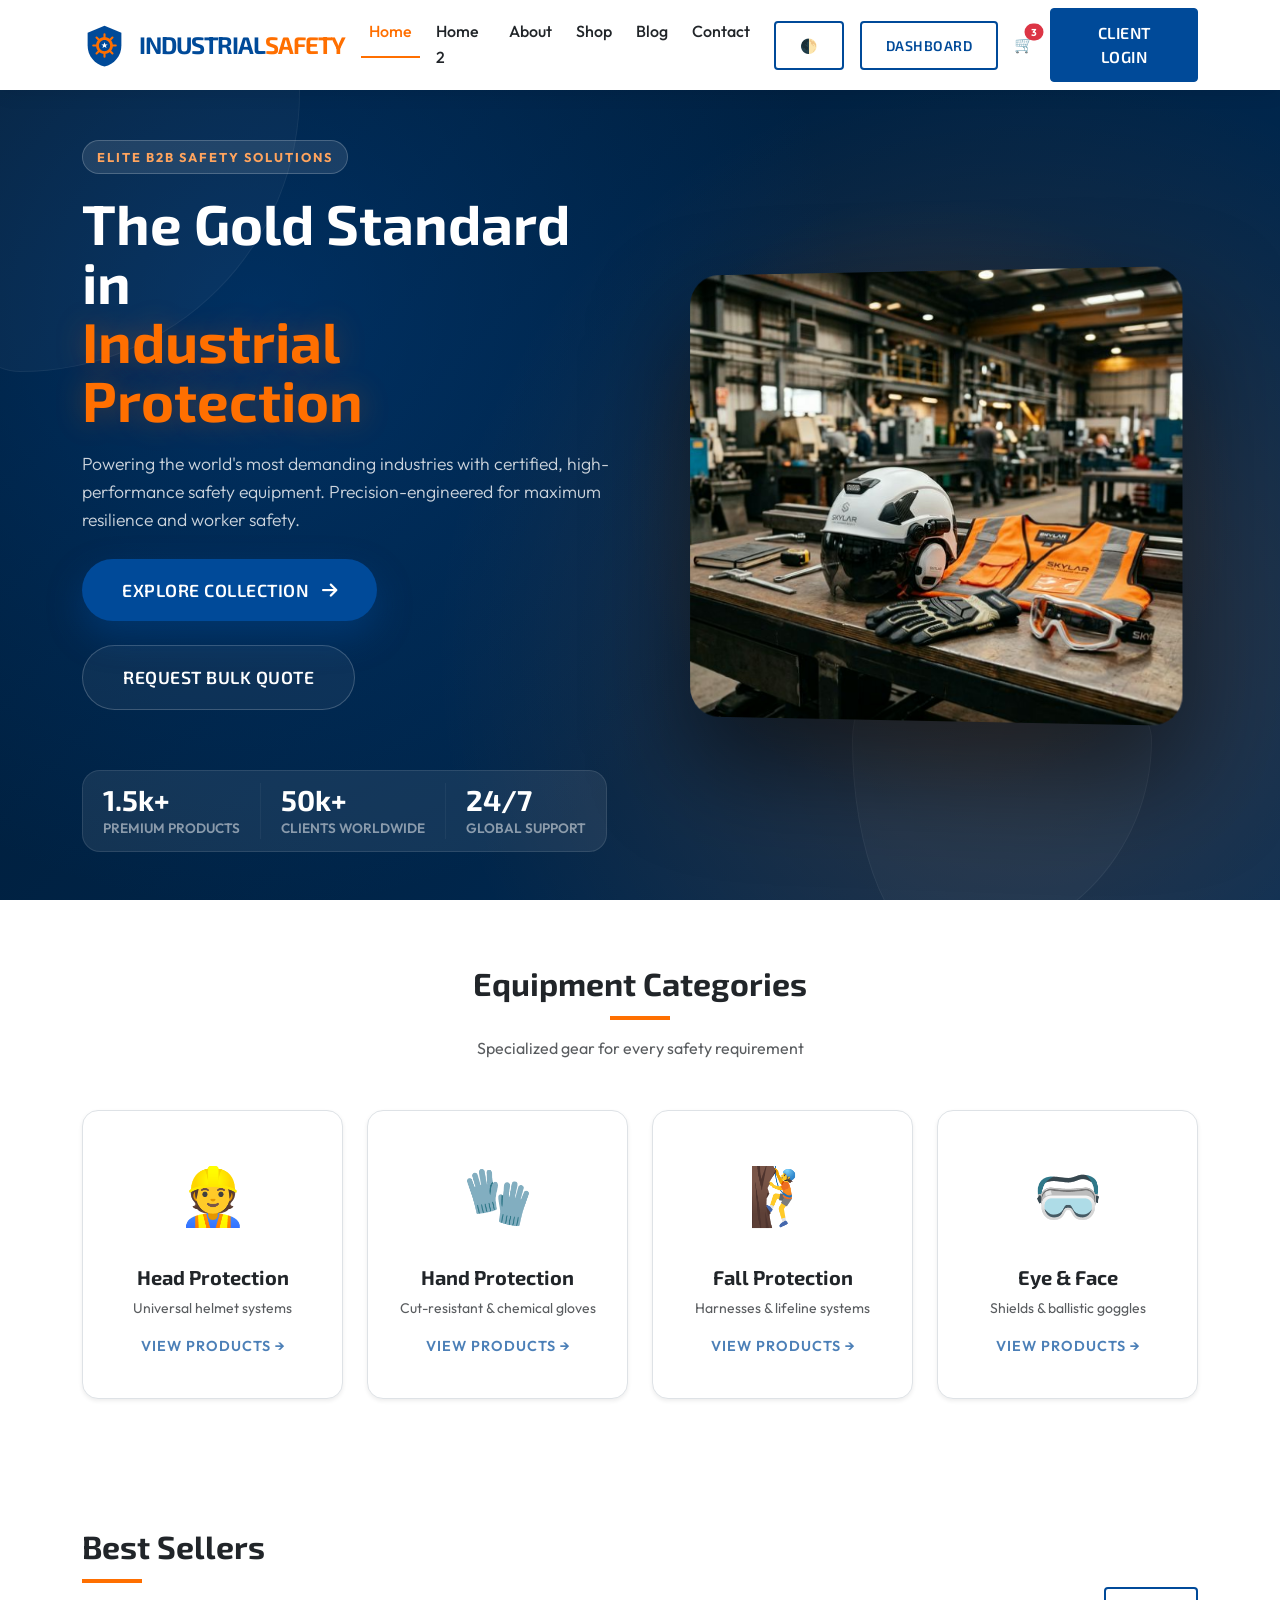
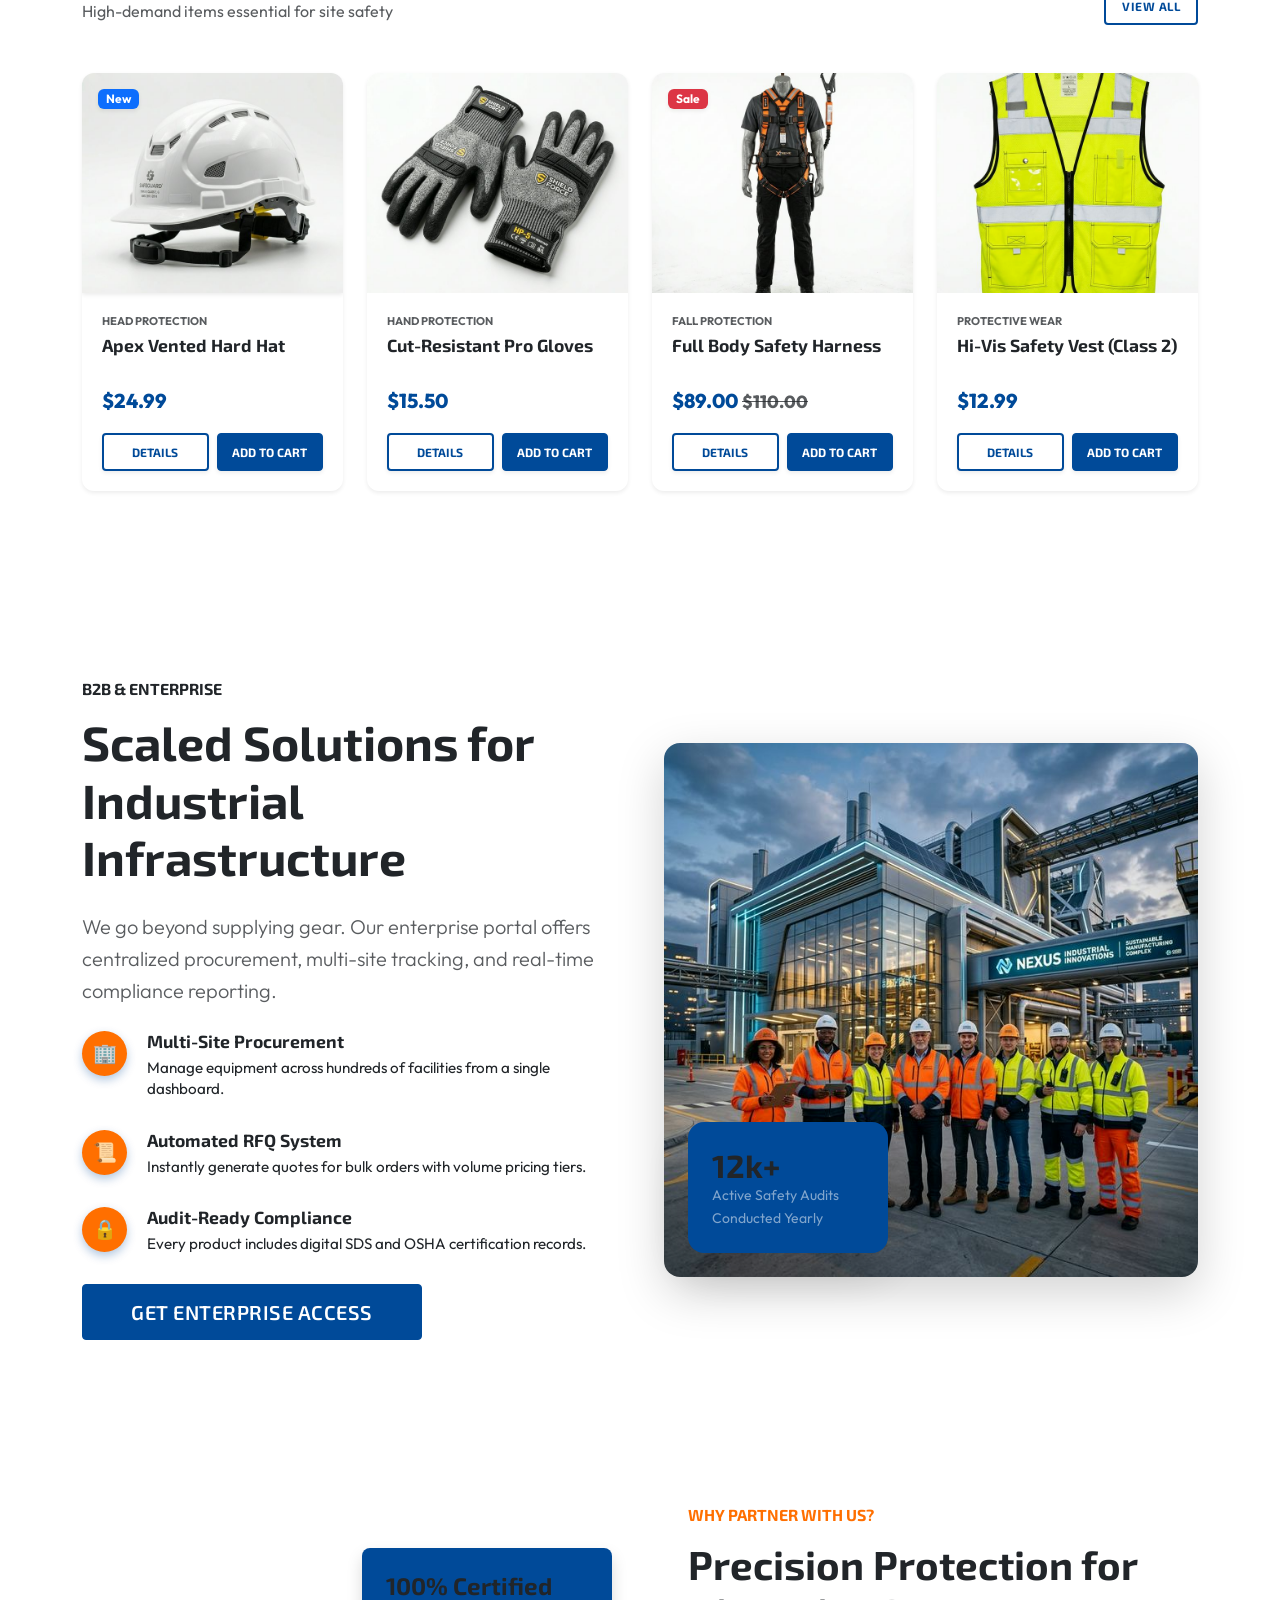
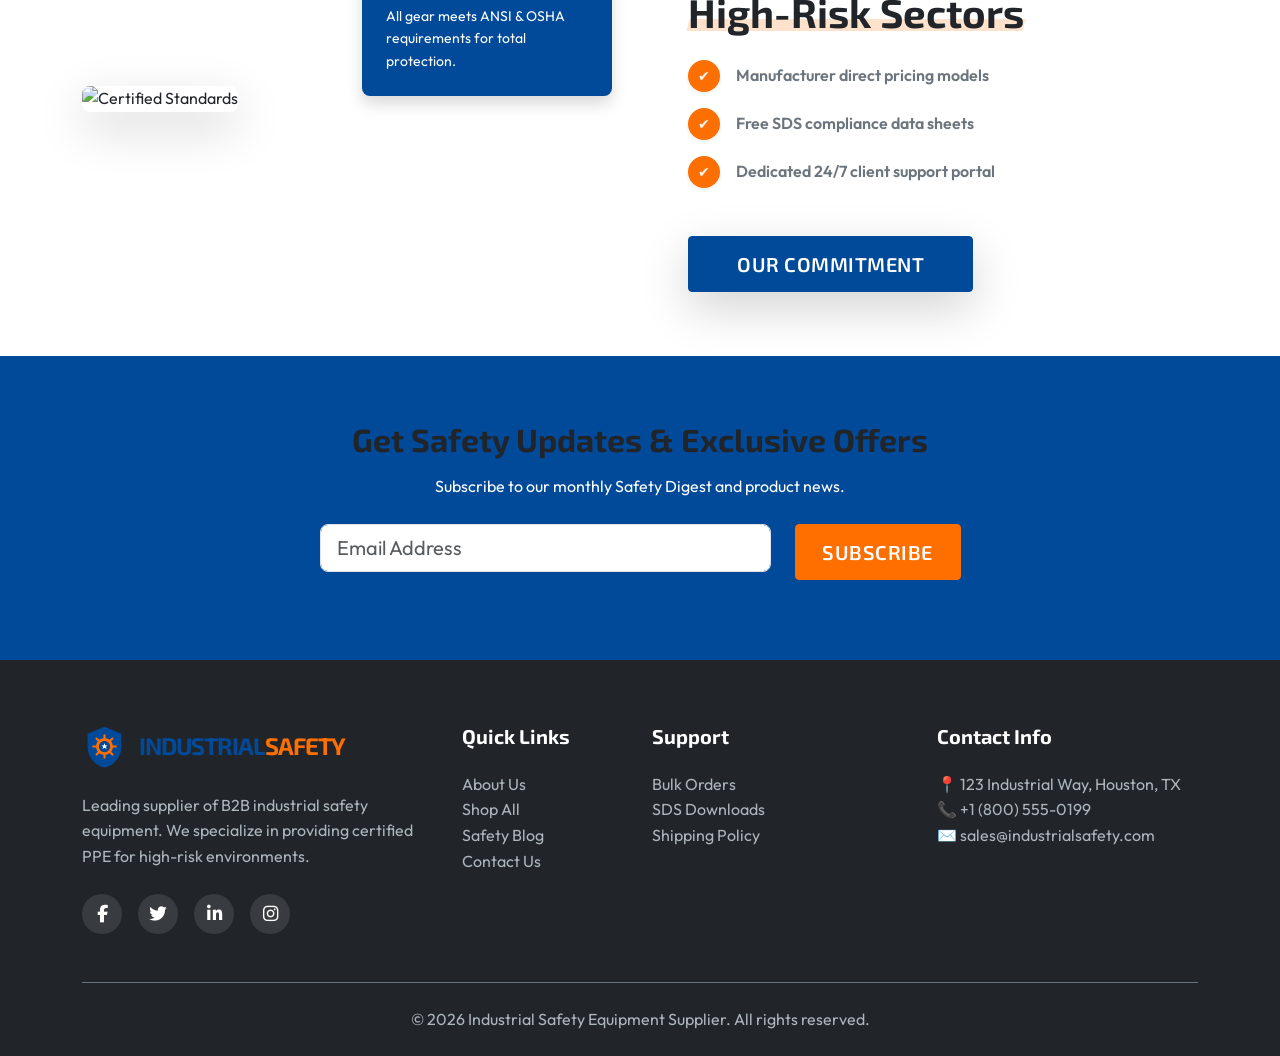
==== index.html @ 63479926 "first commit" ====
<!DOCTYPE html>
<html lang="en" dir="ltr">
<head>
    <meta charset="UTF-8">
    <meta name="viewport" content="width=device-width, initial-scale=1.0">
    <meta name="description" content="Industrial Safety Equipment Supplier - Leading B2B e-commerce platform for PPE, Hard Hats, Gloves, and more.">
    <title>Industrial Safety Equipment Supplier | Home</title>
    
    <!-- Google Fonts -->
    <link href="https://fonts.googleapis.com/css2?family=Exo+2:wght@300;400;600;700&family=Outfit:wght@300;400;500;600&display=swap" rel="stylesheet">
    
    <!-- Bootstrap 5 CSS -->
    <link href="https://cdn.jsdelivr.net/npm/bootstrap@5.3.0/dist/css/bootstrap.min.css" rel="stylesheet">
    <link rel="stylesheet" href="https://cdnjs.cloudflare.com/ajax/libs/font-awesome/6.4.0/css/all.min.css">
    
    <!-- Core Styles -->
    <link rel="stylesheet" href="assets/css/style.css">
    <link rel="stylesheet" href="assets/css/dark-mode.css">
    <link rel="stylesheet" href="assets/css/rtl.css">
    
    <!-- Favicon -->
    <link rel="icon" type="image/png" href="assets/images/logo.svg">
</head>
<body>

    <!-- Page Loader -->
    <div id="loader-wrapper">
        <div class="text-center">
            <img src="assets/images/logo.svg" alt="Industrial Safety Logo" class="loader-logo mb-3" style="width: 80px; height: 80px;">
            <h4 class="mt-3" style="color: var(--primary-color);">Industrial Safety</h4>
        </div>
    </div>

    <!-- Main Navigation -->
    <nav class="navbar navbar-expand-xl fixed-top">
        <div class="container">
            <a class="navbar-brand brand-identity" href="index.html">
                <img src="assets/images/logo.svg" alt="Industrial Safety Logo" class="brand-icon">
                <strong class="brand-text">INDUSTRIAL<span class="brand-text-accent">SAFETY</span></strong>
            </a>
            
            <div class="d-flex align-items-center order-xl-last gap-3">
                <!-- Theme Toggles -->
                <button class="btn btn-sm btn-outline-primary d-none d-xl-inline-block" id="theme-toggle" title="Toggle Dark Mode">🌓</button>
                <a href="dashboard.html" class="btn btn-sm btn-outline-primary d-none d-xl-inline-block">Dashboard</a>
                
                <a href="cart.html" class="position-relative text-dark">
                    🛒 <span class="position-absolute top-0 start-100 translate-middle badge rounded-pill bg-danger" style="font-size: 10px;">3</span>
                </a>
                
                <button class="navbar-toggler border-0 shadow-none" type="button" data-bs-toggle="offcanvas" data-bs-target="#offcanvasNavbar" aria-controls="offcanvasNavbar">
                    <span class="navbar-toggler-icon"></span>
                </button>
                
                <a href="login.html" class="btn btn-primary d-none d-xl-inline-block">Client Login</a>
            </div>

            <div class="offcanvas offcanvas-end" tabindex="-1" id="offcanvasNavbar" aria-labelledby="offcanvasNavbarLabel">
                <div class="offcanvas-header border-bottom">
                    <h5 class="offcanvas-title" id="offcanvasNavbarLabel">Menu</h5>
                    <button type="button" class="btn-close" data-bs-dismiss="offcanvas" aria-label="Close"></button>
                </div>
                <div class="offcanvas-body">
                    <ul class="navbar-nav justify-content-center flex-grow-1 pe-3 gap-2">
                        <li class="nav-item"><a class="nav-link active" href="index.html">Home</a></li>
                        <li class="nav-item"><a class="nav-link" href="home-2.html">Home 2</a></li>
                        <li class="nav-item"><a class="nav-link" href="about.html">About</a></li>
                        <li class="nav-item"><a class="nav-link" href="shop.html">Shop</a></li>
                        <li class="nav-item"><a class="nav-link" href="blog.html">Blog</a></li>
                        <li class="nav-item"><a class="nav-link" href="contact.html">Contact</a></li>
                        <li class="nav-item d-xl-none"><a class="nav-link fw-bold text-primary" href="login.html">Client Login</a></li>
                    </ul>
                    <div class="d-xl-none mt-4 d-flex gap-2">
                         <button class="btn btn-outline-primary w-50" onclick="document.body.classList.toggle('dark-mode')">Dark Mode</button>
                         <a href="dashboard.html" class="btn btn-outline-primary w-50">Dashboard</a>
                    </div>
                </div>
            </div>
        </div>
    </nav>

    <!-- Premium Hero Section -->
    <header class="hero-premium">
        <div class="hero-premium-bg"></div>
        <div class="hero-shape shape-1"></div>
        <div class="hero-shape shape-2"></div>
        
        <div class="container">
            <div class="row align-items-center g-5">
                <div class="col-lg-6 reveal-text">
                    <span class="hero-tag">Elite B2B Safety Solutions</span>
                    <h1 class="display-3 fw-bold">The Gold Standard in <br><span class="text-accent">Industrial Protection</span></h1>
                    <p class="lead">Powering the world's most demanding industries with certified, high-performance safety equipment. Precision-engineered for maximum resilience and worker safety.</p>
                    
                    <div class="d-flex flex-wrap gap-4 mb-5">
                        <a href="shop.html" class="btn btn-premium-primary">
                            Explore Collection <i class="fas fa-arrow-right ms-2"></i>
                        </a>
                        <a href="contact.html" class="btn btn-premium-accent">
                            Request Bulk Quote
                        </a>
                    </div>
                    
                    <!-- Glass Stats -->
                    <div class="hero-stats-glass reveal-text" style="animation-delay: 0.5s;">
                        <div class="hero-stat-item">
                            <h3>1.5k+</h3>
                            <p>Premium Products</p>
                        </div>
                        <div class="vr" style="background: rgba(255,255,255,0.2); width: 1px;"></div>
                        <div class="hero-stat-item">
                            <h3>50k+</h3>
                            <p>Clients Worldwide</p>
                        </div>
                        <div class="vr" style="background: rgba(255,255,255,0.2); width: 1px;"></div>
                        <div class="hero-stat-item">
                            <h3>24/7</h3>
                            <p>Global Support</p>
                        </div>
                    </div>
                </div>
                
                <div class="col-lg-6 reveal-image" style="animation-delay: 0.3s;">
                    <div class="hero-image-wrap">
                        <img src="assets/images/hero-premium.png" alt="Elite Safety Gear" class="hero-main-img img-fluid">
                    </div>
                </div>
            </div>
        </div>
    </header>

    <!-- Categories Section -->
    <section class="py-64 bg-alt">
        <div class="container">
            <div class="text-center mb-5 reveal-text">
                <h2 class="section-title text-center">Equipment Categories</h2>
                <p class="text-muted">Specialized gear for every safety requirement</p>
            </div>
            <div class="row g-4">
                <div class="col-md-3 reveal-text" style="animation-delay: 0.1s;">
                    <div class="category-card shadow-sm">
                        <div class="icon-box">👷</div>
                        <h5>Head Protection</h5>
                        <p class="text-muted small">Universal helmet systems</p>
                        <a href="shop.html" class="stretched-link view-link">View Products →</a>
                    </div>
                </div>
                <div class="col-md-3 reveal-text" style="animation-delay: 0.2s;">
                    <div class="category-card shadow-sm">
                        <div class="icon-box">🧤</div>
                        <h5>Hand Protection</h5>
                        <p class="text-muted small">Cut-resistant & chemical gloves</p>
                        <a href="shop.html" class="stretched-link view-link">View Products →</a>
                    </div>
                </div>
                <div class="col-md-3 reveal-text" style="animation-delay: 0.3s;">
                    <div class="category-card shadow-sm">
                        <div class="icon-box">🧗</div>
                        <h5>Fall Protection</h5>
                        <p class="text-muted small">Harnesses & lifeline systems</p>
                        <a href="shop.html" class="stretched-link view-link">View Products →</a>
                    </div>
                </div>
                <div class="col-md-3 reveal-text" style="animation-delay: 0.4s;">
                    <div class="category-card shadow-sm">
                        <div class="icon-box">🥽</div>
                        <h5>Eye & Face</h5>
                        <p class="text-muted small">Shields & ballistic goggles</p>
                        <a href="shop.html" class="stretched-link view-link">View Products →</a>
                    </div>
                </div>
            </div>
        </div>
    </section>

    <!-- Featured Products -->
    <section class="py-64">
        <div class="container">
            <div class="d-flex justify-content-between align-items-end mb-5">
                <div class="reveal-text">
                    <h2 class="section-title">Best Sellers</h2>
                    <p class="text-muted mb-0">High-demand items essential for site safety</p>
                </div>
                <a href="shop.html" class="btn btn-sm btn-outline-primary px-3 py-2 fw-bold text-uppercase" style="font-size: 0.75rem;">View All</a>
            </div>
            <div class="row g-4">
                <!-- Product Card loop (dummy) -->
                <div class="col-lg-3 col-md-6 mb-4 reveal-text" style="animation-delay: 0.1s;">
                    <div class="card product-card h-100 shadow-sm border-0">
                        <div class="position-relative">
                            <span class="badge bg-primary position-absolute top-0 start-0 m-3 shadow-sm">New</span>
                            <img src="assets/images/hard-hat.png" class="card-img-top hover-zoom shadow-sm" alt="Apex Vented Hard Hat">
                        </div>
                        <div class="card-body">
                            <span class="text-xs text-muted text-uppercase mb-1 d-block" style="font-size: 0.7rem; font-weight: 700;">Head Protection</span>
                            <h5 class="card-title">Apex Vented Hard Hat</h5>
                            <div class="price">$24.99</div>
                            <div class="btn-group-custom">
                                <a href="shop.html" class="btn btn-outline-primary shadow-sm">Details</a>
                                <button class="btn btn-primary shadow-sm">Add to Cart</button>
                            </div>
                        </div>
                    </div>
                </div>
                <!-- 2. Gloves -->
                <div class="col-lg-3 col-md-6 mb-4 reveal-text" style="animation-delay: 0.2s;">
                    <div class="card product-card h-100 shadow-sm border-0">
                        <img src="assets/images/gloves.png" class="card-img-top hover-zoom" alt="Cut-Resistant Pro Gloves">
                        <div class="card-body">
                            <span class="text-xs text-muted text-uppercase mb-1 d-block" style="font-size: 0.7rem; font-weight: 700;">Hand Protection</span>
                            <h5 class="card-title">Cut-Resistant Pro Gloves</h5>
                            <div class="price">$15.50</div>
                            <div class="btn-group-custom">
                                <a href="shop.html" class="btn btn-outline-primary shadow-sm">Details</a>
                                <button class="btn btn-primary shadow-sm">Add to Cart</button>
                            </div>
                        </div>
                    </div>
                </div>
                <!-- 3. Harness -->
                <div class="col-lg-3 col-md-6 mb-4 reveal-text" style="animation-delay: 0.3s;">
                    <div class="card product-card h-100 shadow-sm border-0">
                        <div class="position-relative">
                             <span class="badge bg-danger position-absolute top-0 start-0 m-3 shadow-sm">Sale</span>
                             <img src="assets/images/harness.png" class="card-img-top hover-zoom" alt="Full Body Safety Harness">
                        </div>
                        <div class="card-body">
                            <span class="text-xs text-muted text-uppercase mb-1 d-block" style="font-size: 0.7rem; font-weight: 700;">Fall Protection</span>
                            <h5 class="card-title">Full Body Safety Harness</h5>
                            <div class="price">$89.00 <del class="text-muted small">$110.00</del></div>
                            <div class="btn-group-custom">
                                <a href="shop.html" class="btn btn-outline-primary shadow-sm">Details</a>
                                <button class="btn btn-primary shadow-sm">Add to Cart</button>
                            </div>
                        </div>
                    </div>
                </div>
                <!-- 4. Vest -->
                <div class="col-lg-3 col-md-6 mb-4 reveal-text" style="animation-delay: 0.4s;">
                    <div class="card product-card h-100 shadow-sm border-0">
                        <img src="assets/images/safety-vest.png" class="card-img-top hover-zoom" alt="Hi-Vis Safety Vest">
                        <div class="card-body">
                            <span class="text-xs text-muted text-uppercase mb-1 d-block" style="font-size: 0.7rem; font-weight: 700;">Protective Wear</span>
                            <h5 class="card-title">Hi-Vis Safety Vest (Class 2)</h5>
                            <div class="price">$12.99</div>
                            <div class="btn-group-custom">
                                <a href="shop.html" class="btn btn-outline-primary shadow-sm">Details</a>
                                <button class="btn btn-primary shadow-sm">Add to Cart</button>
                            </div>
                        </div>
                    </div>
                </div>
            </div>
        </div>
    </section>

    <!-- Unique Enterprise Solutions Section -->
    <section class="enterprise-section position-relative">
        <div class="enterprise-orb"></div>
        <div class="container animate-me">
            <div class="row align-items-center g-5">
                <div class="col-lg-6 reveal-text">
                    <h6 class="text-accent text-uppercase fw-bold mb-3">B2B & Enterprise</h6>
                    <h2 class="display-5 fw-bold mb-4">Scaled Solutions for <br>Industrial Infrastructure</h2>
                    <p class="text-muted lead mb-4">We go beyond supplying gear. Our enterprise portal offers centralized procurement, multi-site tracking, and real-time compliance reporting.</p>
                    
                    <div class="enterprise-feature-list">
                        <div class="enterprise-feature-item">
                            <div class="feature-icon-circle">🏢</div>
                            <div class="feature-content">
                                <h5>Multi-Site Procurement</h5>
                                <p>Manage equipment across hundreds of facilities from a single dashboard.</p>
                            </div>
                        </div>
                        <div class="enterprise-feature-item">
                            <div class="feature-icon-circle">📜</div>
                            <div class="feature-content">
                                <h5>Automated RFQ System</h5>
                                <p>Instantly generate quotes for bulk orders with volume pricing tiers.</p>
                            </div>
                        </div>
                        <div class="enterprise-feature-item">
                            <div class="feature-icon-circle">🔒</div>
                            <div class="feature-content">
                                <h5>Audit-Ready Compliance</h5>
                                <p>Every product includes digital SDS and OSHA certification records.</p>
                            </div>
                        </div>
                    </div>
                    
                    <div class="mt-4">
                        <a href="contact.html" class="btn btn-primary btn-lg px-5">Get Enterprise Access</a>
                    </div>
                </div>
                <div class="col-lg-6 reveal-image">
                    <div class="enterprise-image-container position-relative">
                        <img src="assets/images/enterprise-solutions.png" alt="Enterprise Safety Solutions" class="img-fluid enterprise-main-img rounded-4 shadow-lg">
                        <div class="floating-stats-card float-img position-absolute bottom-0 start-0 m-4 p-4 bg-primary text-white rounded-4 shadow-lg" style="max-width: 200px;">
                            <h2 class="fw-bold mb-0">12k+</h2>
                            <p class="small text-white-50 mb-0">Active Safety Audits Conducted Yearly</p>
                        </div>
                    </div>
                </div>
            </div>
        </div>
    </section>

    <!-- Interactive Features Section -->
    <section class="py-64">
        <div class="container">
            <div class="row align-items-center">
                <div class="col-lg-6 mb-5 mb-lg-0 reveal-text" style="animation-delay: 0.1s;">
                    <div class="position-relative">
                        <img src="https://images.unsplash.com/photo-1581091226825-a6a2a5aee158?w=800&auto=format&fit=crop" class="img-fluid rounded-3 shadow-lg float-img" alt="Certified Standards">
                        <div class="text-white p-4 rounded-3 shadow position-absolute bottom-0 end-0 m-3 d-none d-md-block" style="max-width: 250px; background: var(--primary-color);">
                            <h4 class="fw-bold mb-1">100% Certified</h4>
                            <p class="small mb-0">All gear meets ANSI & OSHA requirements for total protection.</p>
                        </div>
                    </div>
                </div>
                <div class="col-lg-6 ps-lg-5 reveal-text" style="animation-delay: 0.3s;">
                    <h6 class="text-uppercase fw-bold mb-3" style="color: var(--accent-color);">Why Partner With Us?</h6>
                    <h2 class="display-6 fw-bold mb-4">Precision Protection for <br><span class="hero-title-accent text-accent">High-Risk Sectors</span></h2>
                    <ul class="list-unstyled mb-5">
                        <li class="d-flex align-items-center mb-3">
                            <div class="text-white rounded-circle p-2 me-3 shadow-sm" style="width: 32px; height: 32px; display: flex; align-items: center; justify-content: center; background: var(--accent-color);">
                                <small>✔</small>
                            </div>
                            <span class="fw-semibold text-secondary">Manufacturer direct pricing models</span>
                        </li>
                        <li class="d-flex align-items-center mb-3">
                            <div class="text-white rounded-circle p-2 me-3 shadow-sm" style="width: 32px; height: 32px; display: flex; align-items: center; justify-content: center; background: var(--accent-color);">
                                <small>✔</small>
                            </div>
                            <span class="fw-semibold text-secondary">Free SDS compliance data sheets</span>
                        </li>
                        <li class="d-flex align-items-center">
                            <div class="text-white rounded-circle p-2 me-3 shadow-sm" style="width: 32px; height: 32px; display: flex; align-items: center; justify-content: center; background: var(--accent-color);">
                                <small>✔</small>
                            </div>
                            <span class="fw-semibold text-secondary">Dedicated 24/7 client support portal</span>
                        </li>
                    </ul>
                    <a href="about.html" class="btn btn-primary btn-lg px-5 shadow-lg">Our Commitment</a>
                </div>
            </div>
        </div>
    </section>

    <!-- Newsletter -->
    <section class="py-64 text-white" style="background: var(--primary-color);">
        <div class="container text-center reveal-text">
            <h2 class="mb-3">Get Safety Updates & Exclusive Offers</h2>
            <p class="mb-4">Subscribe to our monthly Safety Digest and product news.</p>
            <form class="row justify-content-center needs-validation" novalidate>
                <div class="col-md-5 mb-3">
                    <input type="email" class="form-control form-control-lg" placeholder="Email Address" required>
                </div>
                <div class="col-md-2 mb-3">
                    <button class="btn btn-accent btn-lg w-100" type="submit">Subscribe</button>
                </div>
            </form>
        </div>
    </section>

    <!-- Footer -->
    <footer class="footer">
        <div class="container">
            <div class="row g-4 mb-5">
                <div class="col-lg-4">
                    <a href="index.html" class="brand-identity mb-4">
                        <img src="assets/images/logo.svg" alt="Logo" class="brand-icon">
                        <strong class="brand-text">INDUSTRIAL<span class="brand-text-accent">SAFETY</span></strong>
                    </a>
                    <p>Leading supplier of B2B industrial safety equipment. We specialize in providing certified PPE for high-risk environments.</p>
                    <div class="d-flex gap-3 mt-4">
                        <a href="#" class="social-icon" title="Facebook"><i class="fab fa-facebook-f"></i></a>
                        <a href="#" class="social-icon" title="X (Twitter)"><i class="fab fa-twitter"></i></a>
                        <a href="#" class="social-icon" title="LinkedIn"><i class="fab fa-linkedin-in"></i></a>
                        <a href="#" class="social-icon" title="Instagram"><i class="fab fa-instagram"></i></a>
                    </div>
                </div>
                <div class="col-lg-2 col-md-4">
                    <h5>Quick Links</h5>
                    <ul class="list-unstyled">
                        <li><a href="about.html">About Us</a></li>
                        <li><a href="shop.html">Shop All</a></li>
                        <li><a href="blog.html">Safety Blog</a></li>
                        <li><a href="contact.html">Contact Us</a></li>
                    </ul>
                </div>
                <div class="col-lg-3 col-md-4">
                    <h5>Support</h5>
                    <ul class="list-unstyled">
                        <li><a href="shop.html">Bulk Orders</a></li>
                        <li><a href="dashboard.html">SDS Downloads</a></li>
                        <li><a href="#">Shipping Policy</a></li>
                    </ul>
                </div>
                <div class="col-lg-3 col-md-4">
                    <h5>Contact Info</h5>
                    <ul class="list-unstyled">
                        <li>📍 123 Industrial Way, Houston, TX</li>
                        <li>📞 +1 (800) 555-0199</li>
                        <li>✉️ sales@industrialsafety.com</li>
                    </ul>
                </div>
            </div>
            <div class="border-top border-secondary py-4 text-center">
                <p class="mb-0">&copy; 2026 Industrial Safety Equipment Supplier. All rights reserved.</p>
            </div>
        </div>
    </footer>

    <!-- Back to Top -->
    <a href="#" id="back-to-top" class="btn btn-accent rounded-circle position-fixed bottom-0 end-0 m-4 shadow" style="width: 50px; height: 50px; z-index: 1000; display: none; align-items: center; justify-content: center;">
        ↑
    </a>

    <!-- Scripts -->
    <script src="https://cdn.jsdelivr.net/npm/bootstrap@5.3.0/dist/js/bootstrap.bundle.min.js"></script>
    <script src="assets/js/main.js"></script>
</body>
</html>
---- assets/css/style.css ----
/*
    Industrial Safety Equipment Supplier - Core Design System
    Version: 1.0
    Description: Base styles including typography, spacing, and brand colors.
*/

:root {
    /* Brand Colors */
    --primary-color: #004a99; /* Industrial Blue */
    --secondary-color: #212529; /* Dark Charcoal */
    --accent: #ff6f00; /* Alias */
    --accent-color: #ff6f00; /* Safety Orange */
    --accent-light: #ffa45e;
    
    /* Neutral Colors */
    --bg-light: #ffffff;
    --bg-alt: #f8f9fa;
    --text-main: #212529;
    --text-muted: #6c757d;
    --border-color: #dee2e6;

    
    /* Spacing System */
    --space-8: 8px;
    --space-16: 16px;
    --space-24: 24px;
    --space-32: 32px;
    --space-48: 48px;
    --space-64: 64px;
    
    /* Typography */
    --font-heading: 'Exo 2', sans-serif;
    --font-body: 'Outfit', sans-serif;
    
    /* Transitions */
    --transition-base: all 0.3s ease-in-out;
}

/* Base Styles */
html, body {
    font-family: var(--font-body);
    color: var(--text-main);
    background-color: var(--bg-light);
    line-height: 1.6;
    overflow-x: hidden;
    margin: 0;
    padding: 0;
}

h1, h2, h3, h4, h5, h6 {
    font-family: var(--font-heading);
    font-weight: 700;
    margin-bottom: var(--space-16);
    color: var(--secondary-color);
}

a {
    transition: var(--transition-base);
    text-decoration: none;
    color: var(--primary-color);
}

a:hover {
    color: var(--accent-color);
}

/* Custom Spacing Utilities */
.mt-64 { margin-top: var(--space-64); }
.mb-64 { margin-bottom: var(--space-64); }
.py-64 { padding-top: var(--space-64); padding-bottom: var(--space-64); }

/* Component Styles */
.btn {
    border-radius: 4px;
    font-weight: 600;
    padding: 12px 24px;
    font-family: var(--font-heading);
    text-transform: uppercase;
    letter-spacing: 0.5px;
    transition: var(--transition-base);
}

.btn-primary {
    background-color: var(--primary-color);
    border-color: var(--primary-color);
    color: #fff;
    font-weight: 600;
    transition: all 0.3s cubic-bezier(0.175, 0.885, 0.32, 1.275);
}

.btn-primary:hover {
    color: #fff !important;
    background-color: var(--secondary-color);
    border-color: var(--secondary-color);
    transform: translateY(-2px);
    box-shadow: 0 10px 20px rgba(0, 74, 153, 0.2);
}

/* --- Standard Brand Identity --- */
.brand-identity {
    display: flex;
    align-items: center;
    text-decoration: none !important;
}

.brand-icon {
    width: 45px !important;
    height: 45px !important;
    margin-right: 12px !important;
    flex-shrink: 0;
}

.brand-text {
    font-family: var(--font-heading) !important;
    font-weight: 700 !important;
    font-size: 24px !important;
    line-height: 1 !important;
    letter-spacing: -1px !important;
    color: var(--primary-color) !important;
    text-transform: uppercase;
}

.brand-text-accent {
    color: var(--accent-color) !important;
}

/* Compact Brand for Dashboard/Sidebar */
.brand-identity.compact .brand-icon {
    width: 32px !important;
    height: 32px !important;
    margin-right: 8px !important;
}

.brand-identity.compact .brand-text {
    font-size: 18px !important;
}

.text-accent-light {
    color: var(--accent-light) !important;
}

.btn-accent {
    background-color: var(--accent-color);
    border-color: var(--accent-color);
    color: #fff;
    font-weight: 600;
    transition: all 0.3s cubic-bezier(0.175, 0.885, 0.32, 1.275);
}

.btn-accent:hover {
    background-color: #e65100;
    border-color: #e65100;
    color: #fff;
    transform: translateY(-2px);
    box-shadow: 0 10px 20px rgba(255, 111, 0, 0.3);
}

.btn-outline-primary {
    border: 2px solid var(--primary-color);
    color: var(--primary-color);
    font-weight: 600;
    transition: all 0.3s ease;
}

.btn-outline-primary:hover {
    background-color: var(--primary-color);
    color: #fff;
    transform: translateY(-2px);
}

.border-white-05 {
    border: 1px solid rgba(255, 255, 255, 0.1) !important;
}
/* Card Styles */
.card {
    background-color: #ffffff;
    border: 1px solid var(--border-color);
    border-radius: 12px;
    transition: var(--transition-base);
    overflow: hidden;
    box-shadow: 0 4px 12px rgba(0,0,0,0.03);
}

.card:hover {
    box-shadow: 0 12px 30px rgba(0,0,0,0.08);
    transform: translateY(-5px);
}

/* Safety Ribbon / Alert */
.safety-alert {
    background-color: var(--accent-color);
    color: white;
    padding: 8px 0;
    font-size: 14px;
    font-weight: 600;
    text-align: center;
}

/* Navigation */
.navbar {
    padding: var(--space-8) 0;
    background: #fff;
    box-shadow: 0 2px 20px rgba(0,0,0,0.08);
    z-index: 1050;
    transition: box-shadow 0.3s ease, background 0.3s ease;
}

/* Compensate for fixed navbar height */
body {
    padding-top: 72px;
}

.nav-link {
    font-weight: 500;
    color: var(--secondary-color) !important;
    position: relative;
}

.nav-link:after {
    content: '';
    position: absolute;
    width: 0;
    height: 2px;
    bottom: -5px;
    left: 0;
    background-color: var(--accent-color);
    transition: var(--transition-base);
}

.nav-link.active, .nav-link:hover {
    color: var(--accent-color) !important;
}

.nav-link.active:after, .nav-link:hover:after {
    width: 100%;
}

/* Hero Sections */
/* Redesigned Glass Hero for Home 2 */
.hero-centered {
    position: relative;
    text-align: center;
    padding: 0;
    margin: 0;
    background: url('../images/home-2-hero-bg.png') center/cover no-repeat fixed;
    height: 90vh; /* Controlled height for better viewport fit */
    min-height: 600px;
    display: flex;
    flex-direction: column;
    justify-content: center;
    align-items: center;
    overflow: hidden;
}

.hero-centered::before {
    content: '';
    position: absolute;
    top: 0;
    left: 0;
    width: 100%;
    height: 100%;
    background: radial-gradient(circle at center, rgba(0, 74, 153, 0.4) 0%, rgba(0, 0, 0, 0.8) 100%);
    z-index: 1;
}

.hero-glass-card {
    position: relative;
    z-index: 10;
    background: rgba(255, 255, 255, 0.05); /* Very light translucent */
    backdrop-filter: blur(15px);
    border: 1px solid rgba(255, 255, 255, 0.1);
    padding: 60px;
    border-radius: 40px;
    max-width: 900px;
    margin: 0 20px;
    box-shadow: 0 40px 100px rgba(0, 0, 0, 0.5);
    animation: scaleUp 1.2s cubic-bezier(0.16, 1, 0.3, 1) forwards;
}

.hero-glass-card h1 {
    font-size: clamp(2.5rem, 5vw, 4.2rem);
    line-height: 1.1;
    color: #fff;
    margin-bottom: 25px;
    text-shadow: 0 2px 20px rgba(0,0,0,0.5);
}

.hero-glass-card .lead {
    color: rgba(255, 255, 255, 0.8);
    font-size: 1.25rem;
    margin-bottom: 40px;
}

/* Modern Animation System (Scroll Triggered) */
.reveal-text, .reveal-image {
    opacity: 0;
    visibility: hidden;
    will-change: transform, opacity;
}

.reveal-text.visible {
    animation: fadeInUp 1s cubic-bezier(0.16, 1, 0.3, 1) forwards;
    visibility: visible;
}

.reveal-image.visible {
    animation: fadeInLeft 1.2s cubic-bezier(0.16, 1, 0.3, 1) forwards;
    visibility: visible;
}

@keyframes fadeInUp {
    from { opacity: 0; transform: translateY(50px); }
    to { opacity: 1; transform: translateY(0); }
}

@keyframes fadeInLeft {
    from { opacity: 0; transform: translateX(-50px); }
    to { opacity: 1; transform: translateX(0); }
}

@keyframes fadeInRight {
    from { opacity: 0; transform: translateX(50px); }
    to { opacity: 1; transform: translateX(0); }
}

@keyframes float {
    0% { transform: translateY(0px); }
    50% { transform: translateY(-15px); }
    100% { transform: translateY(0px); }
}

@keyframes fadeIn {
    from { opacity: 0; }
    to { opacity: 1; }
}

@keyframes scaleUp {
    from { opacity: 0; transform: scale(0.9); }
    to { opacity: 1; transform: scale(1); }
}

.reveal-right {
    opacity: 0;
    visibility: hidden;
}

.reveal-right.visible {
    animation: fadeIn 1.2s cubic-bezier(0.16, 1, 0.3, 1) forwards;
    visibility: visible;
}

.float-img {
    animation: float 6s ease-in-out infinite;
}

/* Hero Section Enhancements */
/* --- Premium Hero Section (New) --- */
.hero-premium {
    position: relative;
    padding: 60px 0 40px;
    height: calc(100vh - 72px);
    display: flex;
    align-items: center;
    overflow: hidden;
    background: #001a33; /* Deep industrial blue */
}

/* Animated Gradient Background */
.hero-premium-bg {
    position: absolute;
    top: 0;
    left: 0;
    width: 100%;
    height: 100%;
    z-index: 0;
    background: radial-gradient(circle at 20% 30%, rgba(0, 74, 153, 0.4) 0%, transparent 50%),
                radial-gradient(circle at 80% 70%, rgba(255, 111, 0, 0.2) 0%, transparent 50%),
                linear-gradient(135deg, #001a33 0%, #002d5a 100%);
    animation: bgShift 15s ease infinite alternate;
}

@keyframes bgShift {
    0% { transform: scale(1); }
    100% { transform: scale(1.1); }
}

/* Floating Shapes for Depth */
.hero-shape {
    position: absolute;
    background: rgba(255, 255, 255, 0.03);
    border: 1px solid rgba(255, 255, 255, 0.05);
    border-radius: 30% 70% 70% 30% / 30% 30% 70% 70%;
    z-index: 1;
    pointer-events: none;
}

.shape-1 { width: 400px; height: 400px; top: -100px; left: -100px; animation: rotate 20s linear infinite; }
.shape-2 { width: 300px; height: 300px; bottom: -50px; right: 10%; animation: rotate 25s linear infinite reverse; }

@keyframes rotate {
    from { transform: rotate(0deg); }
    to { transform: rotate(360deg); }
}

.hero-premium .container {
    position: relative;
    z-index: 2;
}

.hero-premium h1 {
    font-size: clamp(2rem, 5vw, 3.5rem);
    color: #fff;
    line-height: 1.05;
    margin-bottom: 20px;
    font-weight: 800;
}

.hero-premium h1 span.text-accent {
    color: var(--accent-color) !important;
    text-shadow: 0 0 30px rgba(255, 111, 0, 0.3);
}

.hero-premium .lead {
    color: rgba(255, 255, 255, 0.8);
    font-size: 1.1rem;
    margin-bottom: 25px;
    max-width: 600px;
}

.hero-tag {
    display: inline-block;
    padding: 6px 14px;
    background: rgba(255, 255, 255, 0.1);
    backdrop-filter: blur(10px);
    border: 1px solid rgba(255, 255, 255, 0.2);
    border-radius: 50px;
    color: var(--accent-light);
    font-size: 0.8rem;
    font-weight: 700;
    text-transform: uppercase;
    letter-spacing: 2px;
    margin-bottom: 20px;
}

/* Ultra Premium Buttons */
.btn-premium-primary {
    background: var(--primary-color);
    color: #fff;
    padding: 18px 40px;
    border-radius: 50px;
    font-size: 1.1rem;
    border: none;
    box-shadow: 0 15px 35px rgba(0, 74, 153, 0.4);
    position: relative;
    overflow: hidden;
    z-index: 1;
}

.btn-premium-primary::before {
    content: '';
    position: absolute;
    top: 0;
    left: -100%;
    width: 100%;
    height: 100%;
    background: linear-gradient(90deg, transparent, rgba(255,255,255,0.2), transparent);
    transition: 0.5s;
    z-index: -1;
}

.btn-premium-primary:hover::before {
    left: 100%;
}

.btn-premium-accent {
    background: rgba(255, 255, 255, 0.05);
    color: #fff;
    padding: 18px 40px;
    border-radius: 50px;
    font-size: 1.1rem;
    border: 1px solid rgba(255, 255, 255, 0.2);
    backdrop-filter: blur(10px);
    transition: all 0.3s ease;
}

.btn-premium-accent:hover {
    background: rgba(255, 255, 255, 0.1);
    color: #fff;
    border-color: #fff;
    transform: translateY(-3px);
}

.hero-image-wrap {
    position: relative;
    padding: 20px;
}

.hero-image-wrap::after {
    content: '';
    position: absolute;
    top: 50%;
    left: 50%;
    transform: translate(-50%, -50%);
    width: 120%;
    height: 120%;
    background: radial-gradient(circle, rgba(255, 111, 0, 0.15) 0%, transparent 70%);
    z-index: -1;
}

.hero-main-img {
    width: 100%;
    max-height: 50vh;
    object-fit: cover;
    border-radius: 30px;
    box-shadow: 0 50px 100px rgba(0,0,0,0.5);
    transform: perspective(1000px) rotateY(-5deg);
    transition: transform 0.8s cubic-bezier(0.16, 1, 0.3, 1);
}

.hero-main-img:hover {
    transform: perspective(1000px) rotateY(0deg) scale(1.02);
}

/* Floating Stats in Hero */
.hero-stats-glass {
    background: rgba(255, 255, 255, 0.08);
    backdrop-filter: blur(15px);
    border: 1px solid rgba(255, 255, 255, 0.1);
    padding: 12px 20px;
    border-radius: 18px;
    display: flex;
    gap: 20px;
    margin-top: 60px;
    width: fit-content;
}

.hero-stat-item h3 {
    color: #fff;
    margin-bottom: 0;
    font-size: 1.8rem;
}

.hero-stat-item p {
    color: rgba(255, 255, 255, 0.5);
    font-size: 0.85rem;
    margin-bottom: 0;
    text-transform: uppercase;
    font-weight: 600;
}

.hero-split {
    position: relative;
    padding: var(--space-32) 0;
    background-color: var(--bg-alt);
    background-image: radial-gradient(circle at 10% 20%, rgba(0, 74, 153, 0.03) 0%, transparent 20%),
                      radial-gradient(circle at 90% 80%, rgba(255, 111, 0, 0.03) 0%, transparent 20%);
    min-height: calc(100vh - 120px);
    display: flex;
    align-items: center;
    overflow: hidden;
}

.hero-split::before {
    content: '';
    position: absolute;
    top: 10%;
    right: -5%;
    width: 300px;
    height: 300px;
    background: var(--primary-color);
    filter: blur(150px);
    opacity: 0.05;
    z-index: 0;
}

.hero-title-accent {
    position: relative;
    display: inline-block;
}

.hero-title-accent::after {
    content: '';
    position: absolute;
    bottom: 5px;
    left: 0;
    width: 100%;
    height: 12px;
    background: var(--accent-color);
    opacity: 0.2;
    z-index: -1;
    transform: skewX(-15deg);
}

.hero-split h1 {
    font-size: clamp(2rem, 5vw, 3.5rem);
    line-height: 1.1;
    position: relative;
    z-index: 1;
}

.hero-image {
    max-width: 100%;
    max-height: 500px;
    width: auto;
    height: auto;
    object-fit: contain;
    border-radius: 20px;
    box-shadow: 0 20px 50px rgba(0,0,0,0.15);
    position: relative;
    z-index: 1;
}

/* Category Cards */
.category-card {
    background: #fff;
    border: 1px solid var(--border-color);
    border-radius: 16px;
    padding: 2.5rem 1.5rem;
    transition: all 0.4s cubic-bezier(0.175, 0.885, 0.32, 1.275);
    height: 100%;
    position: relative;
    overflow: hidden;
    display: flex;
    flex-direction: column;
    align-items: center;
    justify-content: center;
    text-align: center;
    color: var(--secondary-color) !important;
}

.category-card:hover {
    transform: translateY(-12px);
    box-shadow: 0 20px 40px rgba(0, 74, 153, 0.1);
    border-color: var(--primary-color);
}

.category-card .icon-box {
    font-size: 3.5rem;
    margin-bottom: 1.5rem;
    transition: transform 0.4s ease;
}

.category-card:hover .icon-box {
    transform: scale(1.2) rotate(5deg);
}

.category-card h5 {
    font-weight: 700;
    margin-bottom: 0.5rem;
    color: var(--secondary-color);
}


.category-card .view-link {
    font-size: 0.9rem;
    font-weight: 600;
    color: var(--primary-color);
    text-transform: uppercase;
    letter-spacing: 1px;
    opacity: 0.7;
    transition: all 0.3s ease;
}

.category-card:hover .view-link {
    opacity: 1;
    color: var(--accent-color);
}

footer {
    background-color: var(--secondary-color);
    color: #fff;
    padding-top: var(--space-64);
}

footer h5 {
    color: #fff;
    margin-bottom: var(--space-24);
}

footer p, footer li {
    color: #adb5bd;
}

footer a {
    color: #adb5bd;
}

footer a:hover {
    color: var(--accent-color);
}

.product-card {
    transition: all 0.3s ease;
    border: 1px solid var(--border-color);
    background: #fff;
    display: flex;
    flex-direction: column;
}

.product-card .card-img-top {
    height: 220px;
    object-fit: cover;
    transition: transform 0.5s ease;
}

.product-card:hover .card-img-top {
    transform: scale(1.05);
}

.product-card .card-body {
    padding: 1.25rem;
    display: flex;
    flex-direction: column;
    flex-grow: 1;
}

.product-card .card-title {
    font-size: 1.1rem;
    font-weight: 700;
    margin-bottom: 0.5rem;
    color: var(--secondary-color);
    min-height: 2.4em;
    display: -webkit-box;
    -webkit-line-clamp: 2;
    line-clamp: 2;
    -webkit-box-orient: vertical;
    overflow: hidden;
}

.product-card .price {
    font-size: 1.25rem;
    font-weight: 800;
    color: var(--primary-color);
    margin-bottom: 1rem;
}

.product-card .btn-group-custom {
    display: grid;
    grid-template-columns: 1fr 1fr;
    gap: 8px;
    margin-top: auto;
}

.product-card .btn-group-custom .btn {
    padding: 8px 4px;
    font-size: 0.75rem;
    text-transform: uppercase;
    font-weight: 700;
    letter-spacing: 0px;
    white-space: nowrap;
}

/* Dashboard Sidebar */
.dashboard-sidebar {
    background: var(--secondary-color);
    min-height: 100vh;
    color: #fff;
}

/* Page Loader */
#loader-wrapper {
    position: fixed;
    top: 0;
    left: 0;
    width: 100%;
    height: 100%;
    background: #fff;
    z-index: 9999;
    display: flex;
    justify-content: center;
    align-items: center;
}

.loader-logo {
    width: 80px;
    animation: pulse 1.5s infinite;
}

@keyframes pulse {
    0% { transform: scale(1); opacity: 1; }
    50% { transform: scale(1.1); opacity: 0.7; }
    100% { transform: scale(1); opacity: 1; }
}

.hero-image {
    max-width: 100%;
    max-height: 500px;
    width: auto;
    height: auto;
    object-fit: contain;
    border-radius: 20px;
    box-shadow: 0 20px 50px rgba(0,0,0,0.15);
    position: relative;
    z-index: 1;
}

.section-title {
    position: relative;
    padding-bottom: 18px;
    display: inline-block;
}


.section-title::after {
    content: '';
    position: absolute;
    width: 60px;
    height: 4px;
    background-color: var(--accent-color);
    bottom: 0;
    left: 0;
}

.text-center .section-title::after {
    left: 50%;
    transform: translateX(-50%);
}


/* Displayed as block when inside text-center container */
.text-center .section-title {
    display: block;
}

/* Footer */
/* Category Cards */
.category-card {
    background: #fff;
    border: 1px solid var(--border-color);
    border-radius: 16px;
    padding: 2.5rem 1.5rem;
    transition: all 0.4s cubic-bezier(0.175, 0.885, 0.32, 1.275);
    height: 100%;
    position: relative;
    overflow: hidden;
    display: flex;
    flex-direction: column;
    align-items: center;
    justify-content: center;
    text-align: center;
    color: var(--secondary-color) !important;
}

.category-card:hover {
    transform: translateY(-12px);
    box-shadow: 0 20px 40px rgba(0, 74, 153, 0.1);
    border-color: var(--primary-color);
}

.category-card .icon-box {
    font-size: 3.5rem;
    margin-bottom: 1.5rem;
    transition: transform 0.4s ease;
}

.category-card:hover .icon-box {
    transform: scale(1.2) rotate(5deg);
}

.category-card h5 {
    font-weight: 700;
    margin-bottom: 0.5rem;}

.hero-title-accent {
    position: relative;
    display: inline-block;
}

.hero-title-accent::after {
    content: '';
    position: absolute;
    bottom: 5px;
    left: 0;
    width: 100%;
    height: 12px;
    background: var(--accent-color);
    opacity: 0.2;
    z-index: -1;
    transform: skewX(-15deg);
}

.hero-split h1 {
    font-size: clamp(2rem, 5vw, 3.5rem);
    line-height: 1.1;
    position: relative;
    z-index: 1;
}

.hero-image {
    max-width: 100%;
    max-height: 500px;
    width: auto;
    height: auto;
    object-fit: contain;
    border-radius: 20px;
    box-shadow: 0 20px 50px rgba(0,0,0,0.15);
    position: relative;
    z-index: 1;
}

/* Category Cards */
.category-card {
    background: #fff;
    border: 1px solid var(--border-color);
    border-radius: 16px;
    padding: 2.5rem 1.5rem;
    transition: all 0.4s cubic-bezier(0.175, 0.885, 0.32, 1.275);
    height: 100%;
    position: relative;
    overflow: hidden;
    display: flex;
    flex-direction: column;
    align-items: center;
    justify-content: center;
    text-align: center;
    color: var(--secondary-color) !important;
}

.category-card:hover {
    transform: translateY(-12px);
    box-shadow: 0 20px 40px rgba(0, 74, 153, 0.1);
    border-color: var(--primary-color);
}

.category-card .icon-box {
    font-size: 3.5rem;
    margin-bottom: 1.5rem;
    transition: transform 0.4s ease;
}

.category-card:hover .icon-box {
    transform: scale(1.2) rotate(5deg);
}

.category-card h5 {
    font-weight: 700;
    margin-bottom: 0.5rem;
    color: var(--secondary-color);
}

.category-card .view-link {
    font-size: 0.9rem;
    font-weight: 600;
    color: var(--primary-color);
    text-transform: uppercase;
    letter-spacing: 1px;
    opacity: 0.7;
    transition: all 0.3s ease;
}

.category-card:hover .view-link {
    opacity: 1;
    color: var(--accent-color);
}

footer {
    background-color: var(--secondary-color);
    color: #fff;
    padding-top: var(--space-64);
}

footer h5 {
    color: #fff;
    margin-bottom: var(--space-24);
}

footer p, footer li {
    color: #adb5bd;
}

footer a {
    color: #adb5bd;
}

footer a:hover {
    color: var(--accent-color);
}

.social-icon {
    width: 40px;
    height: 40px;
    background: rgba(255, 255, 255, 0.1);
    border-radius: 50%;
    display: flex;
    align-items: center;
    justify-content: center;
    transition: all 0.3s ease;
    text-decoration: none !important;
    color: #fff !important;
    font-size: 1.1rem;
}

.social-icon:hover {
    background: var(--primary-color);
    transform: translateY(-5px);
    box-shadow: 0 10px 20px rgba(0, 0, 0, 0.3);
}

.product-card {
    transition: all 0.3s ease;
    border: 1px solid var(--border-color);
    background: #fff;
    display: flex;
    flex-direction: column;
}

.product-card .card-img-top {
    height: 220px;
    object-fit: cover;
    transition: transform 0.5s ease;
}

.product-card:hover .card-img-top {
    transform: scale(1.05);
}

.product-card .card-body {
    padding: 1.25rem;
    display: flex;
    flex-direction: column;
    flex-grow: 1;
}

.product-card .card-title {
    font-size: 1.1rem;
    font-weight: 700;
    margin-bottom: 0.5rem;
    color: var(--secondary-color);
    min-height: 2.4em;
    display: -webkit-box;
    -webkit-line-clamp: 2;
    line-clamp: 2;
    -webkit-box-orient: vertical;
    overflow: hidden;
}

.product-card .price {
    font-size: 1.25rem;
    font-weight: 800;
    color: var(--primary-color);
    margin-bottom: 1rem;
}

.product-card .btn-group-custom {
    display: grid;
    grid-template-columns: 1fr 1fr;
    gap: 8px;
    margin-top: auto;
}

.product-card .btn-group-custom .btn {
    padding: 8px 4px;
    font-size: 0.75rem;
    text-transform: uppercase;
    font-weight: 700;
    letter-spacing: 0px;
    white-space: nowrap;
}

.grid-template-columns-2 {
    display: grid !important;
    grid-template-columns: 1fr 1fr;
    gap: 10px;
}

.card-img-wrapper {
    transition: all 0.5s ease;
    overflow: hidden;
}

.product-card:hover .product-img-main {
    transform: scale(1.1) rotate(2deg);
}

.product-img-main {
    transition: transform 0.8s cubic-bezier(0.175, 0.885, 0.32, 1.275);
}

.flex-direction-column {
    display: flex !important;
    flex-direction: column !important;
}

.price-tag {
    color: var(--primary-color);
    letter-spacing: -0.5px;
}

/* Dashboard Sidebar */
.dashboard-sidebar {
    background: var(--secondary-color);
    min-height: 100vh;
    color: #fff;
}

/* Page Loader */
#loader-wrapper {
    position: fixed;
    top: 0;
    left: 0;
    width: 100%;
    height: 100%;
    background: #fff;
    z-index: 9999;
    display: flex;
    justify-content: center;
    align-items: center;
}

.loader-logo {
    width: 80px;
    animation: pulse 1.5s infinite;
}

@keyframes pulse {
    0% { transform: scale(1); opacity: 1; }
    50% { transform: scale(1.1); opacity: 0.7; }
    100% { transform: scale(1); opacity: 1; }
}

/* Responsive Overrides */
@media (max-width: 992px) {
    .hero-split {
        text-align: center;
    }
    .hero-split .btn-group {
        justify-content: center;
    }
}

/* Unique About Us Section Styles */
.innovation-blob {
    position: absolute;
    top: 50%;
    left: 50%;
    transform: translate(-50%, -50%);
    width: 120%;
    height: 120%;
    background: radial-gradient(circle, rgba(0, 74, 153, 0.15) 0%, transparent 70%);
    z-index: -1;
    border-radius: 50%;
    filter: blur(40px);
    animation: innovation-pulse 10s infinite alternate ease-in-out;
}

@keyframes innovation-pulse {
    0% { transform: translate(-50%, -50%) scale(0.8) rotate(0deg); opacity: 0.5; }
    100% { transform: translate(-50%, -50%) scale(1.1) rotate(20deg); opacity: 0.9; }
}

/* Redesigned Lab Section Styles */
.lab-gradient-bg {
    background: radial-gradient(circle at 0% 0%, rgba(0, 74, 153, 0.05) 0%, transparent 50%),
                radial-gradient(circle at 100% 100%, rgba(255, 111, 0, 0.05) 0%, transparent 50%);
}

.lab-pattern {
    position: absolute;
    top: 0;
    left: 0;
    width: 100%;
    height: 100%;
    background-image: radial-gradient(var(--border-color) 1px, transparent 1px);
    background-size: 30px 30px;
    opacity: 0.3;
    z-index: 0;
}

.lab-orb-1, .lab-orb-2 {
    position: absolute;
    border-radius: 50%;
    filter: blur(80px);
    z-index: 0;
    opacity: 0.15;
}

.lab-orb-1 {
    width: 400px;
    height: 400px;
    background: var(--primary-color);
    top: -100px;
    right: -100px;
}

.lab-orb-2 {
    width: 300px;
    height: 300px;
    background: var(--accent-color);
    bottom: -50px;
    left: -50px;
}

.lab-feature-card {
    background: #fff;
    border: 1px solid var(--border-color);
    transition: all 0.4s cubic-bezier(0.165, 0.84, 0.44, 1);
    position: relative;
    overflow: hidden;
}

.lab-feature-card::before {
    content: '';
    position: absolute;
    top: 0;
    left: 0;
    width: 4px;
    height: 0;
    background: var(--primary-color);
    transition: all 0.4s ease;
}

.lab-feature-card:hover {
    transform: translateY(-10px);
    box-shadow: 0 20px 40px rgba(0,0,0,0.1) !important;
    border-color: rgba(0, 74, 153, 0.2);
}

.lab-feature-card:hover::before {
    height: 100%;
}

.lab-icon-box {
    width: 50px;
    height: 50px;
    background: var(--bg-alt);
    border-radius: 12px;
    display: flex;
    align-items: center;
    justify-content: center;
    font-size: 1.5rem;
    transition: all 0.4s ease;
}

.lab-feature-card:hover .lab-icon-box {
    background: var(--primary-color);
    color: #fff;
    transform: scale(1.1) rotate(5deg);
}

.lab-img-container {
    perspective: none;
}

.lab-main-img {
    transition: transform 0.8s cubic-bezier(0.165, 0.84, 0.44, 1);
}

.lab-img-container:hover .lab-main-img {
    transform: none;
}

/* Scanner Bar Animation */
.lab-scanner-bar {
    position: absolute;
    top: 0;
    left: 0;
    width: 100%;
    height: 2px;
    background: var(--accent-color);
    box-shadow: 0 0 15px var(--accent-color);
    z-index: 10;
    opacity: 0.6;
    animation: scanVertical 4s infinite linear;
}

@keyframes scanVertical {
    0% { top: 0%; opacity: 0; }
    10% { opacity: 0.6; }
    90% { opacity: 0.6; }
    100% { top: 100%; opacity: 0; }
}

/* Pulsing Indicators */
.lab-indicator {
    position: absolute;
    width: 20px;
    height: 20px;
    background: var(--accent-color);
    border: 3px solid #fff;
    border-radius: 50%;
    z-index: 20;
    cursor: pointer;
    box-shadow: 0 0 10px rgba(0,0,0,0.3);
}

.lab-indicator::after {
    content: '';
    position: absolute;
    top: -10px;
    left: -10px;
    right: -10px;
    bottom: -10px;
    border: 2px solid var(--accent-color);
    border-radius: 50%;
    animation: ping 1.5s infinite;
}

@keyframes ping {
    0% { transform: scale(1); opacity: 1; }
    100% { transform: scale(3); opacity: 0; }
}

.lab-indicator::before {
    content: attr(data-label);
    position: absolute;
    bottom: 100%;
    left: 50%;
    transform: translateX(-50%) translateY(-10px);
    background: var(--secondary-color);
    color: #fff;
    padding: 5px 12px;
    border-radius: 20px;
    font-size: 10px;
    white-space: nowrap;
    opacity: 0;
    visibility: hidden;
    transition: all 0.3s ease;
}

.lab-indicator:hover::before {
    opacity: 1;
    visibility: visible;
    transform: translateX(-50%) translateY(-15px);
}

.labs-p1 { top: 30%; left: 40%; }
.labs-p2 { top: 60%; left: 70%; }
.labs-p3 { top: 45%; left: 20%; }

.glass-card {
    background: rgba(255, 255, 255, 0.7);
    backdrop-filter: blur(10px);
}

/* Animations fixes */

.sustainability-card {
    transition: all 0.5s cubic-bezier(0.175, 0.885, 0.32, 1.275);
    border: 1px solid transparent !important;
}

.sustainability-card:hover {
    background: #e9f5ed !important; 
    transform: translateY(-15px) rotate(2deg);
    border-color: #28a745 !important;
}

.sustainability-card:hover .display-5 {
    transform: scale(1.3) rotate(-10deg);
}

.glass-container {
    transition: all 0.4s ease;
}

.glass-container:hover {
    background: rgba(255, 255, 255, 0.1) !important;
    transform: translateY(-5px);
    box-shadow: 0 40px 80px rgba(0,0,0,0.4) !important;
}

.py-100 { padding-top: 100px; padding-bottom: 100px; }
.max-width-700 { max-width: 700px; }
.bg-accent { background-color: var(--accent-color); color: white; }

.feature-icon-circle {
    width: 45px;
    height: 45px;
    background: var(--primary-color);
    border-radius: 50%;
    display: flex;
    align-items: center;
    justify-content: center;
    font-size: 1.2rem;
    margin-right: 20px;
    flex-shrink: 0;
    box-shadow: 0 4px 10px rgba(0, 74, 153, 0.3);
}

.feature-content h5 {
    margin-bottom: 5px;
    font-size: 1.1rem;
    font-weight: 700;
}

.feature-content p {
    margin-bottom: 0;
    font-size: 0.95rem;
    line-height: 1.4;
}

.text-accent-light {
    color: var(--accent-light) !important;
}

/* Premium Feature Cards for Home 2 */
.premium-feature-card {
    position: relative;
    padding: 60px 40px;
    border-radius: 30px;
    border: 1px solid rgba(0,0,0,0.05);
    background: #fff;
    transition: all 0.5s cubic-bezier(0.165, 0.84, 0.44, 1);
    height: 100%;
    overflow: hidden;
    z-index: 1;
}

.premium-feature-card:hover {
    transform: translateY(-15px);
    box-shadow: 0 40px 80px rgba(0, 74, 153, 0.12);
    border-color: var(--primary-color);
}

.feature-icon-wrapper {
    width: 100px;
    height: 100px;
    background: #f8f9fa;
    border-radius: 20px;
    display: flex;
    align-items: center;
    justify-content: center;
    font-size: 3rem;
    margin-bottom: 30px;
    transition: all 0.5s ease;
}

.premium-feature-card:hover .feature-icon-wrapper {
    background: var(--primary-color);
    color: #fff;
    transform: rotate(10deg) scale(1.1);
}

.card-accent-blue { border-top: 8px solid #007bff; }
.card-accent-orange { border-top: 8px solid #ff6f00; }
.card-accent-dark { border-top: 8px solid #212529; }

.link-arrow {
    font-weight: 700;
    text-transform: uppercase;
    letter-spacing: 1px;
    font-size: 0.85rem;
    display: flex;
    align-items: center;
    gap: 10px;
    margin-top: 30px;
}

.link-arrow span {
    transition: transform 0.3s ease;
}

.premium-feature-card:hover .link-arrow span {
    transform: translateX(8px);
}

/* Section 1: Global Logistics Network */
.logistics-section {
    position: relative;
    padding: 120px 0;
    background: linear-gradient(rgba(240, 244, 248, 0.96), rgba(240, 244, 248, 0.96)), url('../images/logistics-cargo.png') center/cover no-repeat;
    color: var(--dark-color);
    overflow: hidden;
}

.logistics-overlay {
    position: absolute;
    top: 0;
    left: 0;
    width: 100%;
    height: 100%;
    background: radial-gradient(circle at 70% 30%, rgba(0, 74, 153, 0.03) 0%, transparent 50%);
    pointer-events: none;
}

.logistics-stats {
    background: #fff;
    border: 1px solid rgba(0, 74, 153, 0.08);
    padding: 40px;
    border-radius: 20px;
    box-shadow: 0 10px 30px rgba(0, 0, 0, 0.03);
    transition: transform 0.4s ease, box-shadow 0.4s ease;
}

.logistics-stats:hover {
    transform: translateY(-5px);
    box-shadow: 0 15px 40px rgba(0, 74, 153, 0.08);
}

/* Section 2: VR Training */
.training-section {
    position: relative;
    padding: 120px 0;
    background: #fff;
    overflow: hidden;
    z-index: 5;
}

.training-img-wrapper {
    position: relative;
    z-index: 2;
}

.scanline-overlay {
    position: absolute;
    top: 0;
    left: 0;
    width: 100%;
    height: 3px;
    background: rgba(0, 191, 255, 0.3);
    box-shadow: 0 0 15px rgba(0, 191, 255, 0.8);
    z-index: 10;
    animation: scan 3s linear infinite;
}

@keyframes scan {
    0% { top: 0%; }
    100% { top: 100%; }
}

/* Section 3: Advanced Materials - Unique Molecular Background */
.materials-section {
    position: relative;
    padding: 120px 0;
    background: #fff;
    color: var(--dark-color) !important;
    z-index: 6;
    overflow: hidden;
}

.materials-section::before {
    content: '';
    position: absolute;
    top: 0;
    left: 0;
    width: 100%;
    height: 100%;
    background: 
        radial-gradient(circle at 20% 30%, rgba(0, 74, 153, 0.04) 0%, transparent 40%),
        radial-gradient(circle at 80% 70%, rgba(255, 111, 0, 0.04) 0%, transparent 40%),
        radial-gradient(circle at 50% 50%, rgba(0, 74, 153, 0.02) 0%, transparent 60%);
    animation: molecular-drift 20s infinite alternate ease-in-out;
    z-index: -1;
}

.materials-section::after {
    content: '';
    position: absolute;
    top: 0;
    left: 0;
    width: 100%;
    height: 100%;
    background-image: url("data:image/svg+xml,%3Csvg width='60' height='60' viewBox='0 0 60 60' xmlns='http://www.w3.org/2000/svg'%3E%3Cpath d='M30 30L15 0h30L30 30zM15 60l15-30 15 30H15z' fill='%23004a99' fill-opacity='0.02' fill-rule='evenodd'/%3E%3C/svg%3E");
    opacity: 0.5;
    z-index: -2;
}

@keyframes molecular-drift {
    0% { transform: scale(1) translate(0, 0) rotate(0); }
    33% { transform: scale(1.1) translate(20px, -30px) rotate(2deg); }
    66% { transform: scale(0.9) translate(-40px, 10px) rotate(-1deg); }
    100% { transform: scale(1) translate(0, 0) rotate(0); }
}

.materials-circle-reveal {
    position: relative;
    width: 100%;
    padding-bottom: 100%;
    border-radius: 50%;
    overflow: hidden;
    border: 5px solid transparent;
    transition: all 0.8s cubic-bezier(0.165, 0.84, 0.44, 1);
    box-shadow: 0 0 0 rgba(0, 74, 153, 0);
}

.visible .materials-circle-reveal {
    animation: molecular-pulse 4s infinite alternate ease-in-out;
    border-color: rgba(0, 74, 153, 0.1);
}

@keyframes molecular-pulse {
    0% { transform: scale(1) rotate(0deg); box-shadow: 0 0 40px rgba(0, 74, 153, 0.05); }
    50% { transform: scale(1.03) rotate(2deg); box-shadow: 0 0 60px rgba(255, 111, 0, 0.1); }
    100% { transform: scale(1) rotate(-1deg); box-shadow: 0 0 40px rgba(0, 74, 153, 0.05); }
}

.molecular-card-reveal {
    opacity: 0;
    transform: translateX(40px) scale(0.9);
    filter: blur(10px);
}

.visible .molecular-card-reveal {
    animation: molecular-focus 0.8s forwards cubic-bezier(0.165, 0.84, 0.44, 1);
}

@keyframes molecular-focus {
    to { opacity: 1; transform: translateX(0) scale(1); filter: blur(0); }
}

.materials-bg-img {
    position: absolute;
    top: 0;
    left: 0;
    width: 100%;
    height: 100%;
    object-fit: cover;
    transform: scale(1.1);
    transition: transform 10s ease;
}

.materials-section:hover .materials-bg-img {
    transform: scale(1.3);
}

/* Updated Training Hub with Ken Burns Effect */
.training-section-new {
    position: relative;
    padding: 100px 0;
    overflow: hidden;
    background: #000;
}

.training-bg-wrapper {
    position: absolute;
    top: 0;
    left: 0;
    width: 100%;
    height: 100%;
    z-index: 0;
}

.training-bg-img {
    width: 100%;
    height: 100%;
    object-fit: cover;
    opacity: 0.4;
    animation: kenBurns 20s infinite alternate linear;
}

@keyframes kenBurns {
    0% { transform: scale(1) translate(0, 0); }
    100% { transform: scale(1.2) translate(-2%, -2%); }
}

.training-overlay-gradient {
    position: absolute;
    top: 0;
    left: 0;
    width: 100%;
    height: 100%;
    background: linear-gradient(135deg, rgba(0, 74, 153, 0.9) 0%, rgba(0, 0, 0, 0.8) 100%);
    z-index: 1;
}

/* Certifications Section - Clean Solid Background */
.cert-section {
    background-color: var(--bg-alt);
    position: relative;
    border-top: 1px solid var(--border-color);
}

.bg-cert-text {
    position: absolute;
    top: 50%;
    left: 50%;
    transform: translate(-50%, -50%);
    font-size: 15vw;
    font-weight: 900;
    color: rgba(0, 74, 153, 0.02); /* Even more subtle */
    white-space: nowrap;
    z-index: 0;
    pointer-events: none;
    letter-spacing: 50px;
    font-family: var(--font-heading);
}

.cert-card {
    background: #fff;
    border: 1px solid var(--border-color);
    transition: all 0.5s cubic-bezier(0.175, 0.885, 0.32, 1.275);
    z-index: 2;
}

.cert-card:hover {
    transform: translateY(-20px) scale(1.02);
    box-shadow: 0 30px 60px rgba(0, 74, 153, 0.1) !important;
    border-color: var(--primary-color);
}

.cert-img-box {
    height: 120px;
    display: flex;
    align-items: center;
    justify-content: center;
    transition: all 0.4s ease;
}

.cert-logo {
    max-height: 100%;
    transition: all 0.5s ease;
}

.cert-card:hover .cert-logo {
    transform: scale(1.1);
}

.placeholder-cert-icon {
    width: 100px;
    height: 100px;
    background: var(--primary-color);
    color: #fff;
    border-radius: 50%;
    display: flex;
    align-items: center;
    justify-content: center;
    font-size: 2.5rem;
    font-weight: 800;
    font-family: var(--font-heading);
    box-shadow: 0 10px 20px rgba(0, 74, 153, 0.2);
}

.cert-section .animate-me.visible {
    animation: fadeInUp 1s cubic-bezier(0.16, 1, 0.3, 1) forwards;
}

.mb-64 { margin-bottom: 64px; }

/* Enterprise Section Styling */
.enterprise-section {
    padding: 100px 0;
    overflow: hidden;
    position: relative;
}

.enterprise-feature-item {
    display: flex;
    align-items: flex-start;
    margin-bottom: 30px;
}

.enterprise-feature-item .feature-icon-circle {
    background-color: var(--accent-color);
    transition: all 0.4s cubic-bezier(0.175, 0.885, 0.32, 1.275);
    animation: iconFloat 4s infinite alternate ease-in-out;
}

.visible .enterprise-feature-item .feature-icon-circle {
    animation: iconFloat 4s infinite alternate ease-in-out, wiggle 0.5s ease-out both;
    animation-delay: 0.5s; /* Delay slightly to happen after fadeInUp */
}

.enterprise-feature-item:hover .feature-icon-circle {
    transform: scale(1.3) rotate(15deg);
    background-color: var(--primary-color);
    box-shadow: 0 10px 30px rgba(0, 74, 153, 0.4);
}

@keyframes wiggle {
    0%, 100% { transform: rotate(0deg); }
    25% { transform: rotate(-10deg); }
    75% { transform: rotate(10deg); }
}

@keyframes iconFloat {
    from { transform: translateY(0) rotate(0); }
    to { transform: translateY(-5px) rotate(5deg); }
}

.enterprise-main-img {
    border-radius: 20px;
    z-index: 1;
}

.floating-stats-card.bg-primary {
    background-color: var(--primary-color) !important;
    z-index: 10;
    animation: pulse-stats 3s infinite ease-in-out;
}

/* Staggered features */
.enterprise-feature-item {
    opacity: 0;
    transform: translateY(30px);
}

.visible .enterprise-feature-item {
    animation: fadeInUpStaggered 0.8s forwards ease-out;
}

.enterprise-feature-item:nth-child(1) { animation-delay: 0.2s; }
.enterprise-feature-item:nth-child(2) { animation-delay: 0.4s; }
.enterprise-feature-item:nth-child(3) { animation-delay: 0.6s; }

@keyframes fadeInUpStaggered {
    from { opacity: 0; transform: translateY(30px); }
    to { opacity: 1; transform: translateY(0); }
}

@keyframes pulse-stats {
    0% { transform: translateY(0) scale(1); box-shadow: 0 10px 30px rgba(0,0,0,0.1); }
    50% { transform: translateY(-5px) scale(1.02); box-shadow: 0 20px 50px rgba(0, 74, 153, 0.2); }
    100% { transform: translateY(0) scale(1); box-shadow: 0 10px 30px rgba(0,0,0,0.1); }
}

.enterprise-orb {
    position: absolute;
    width: 600px;
    height: 600px;
    background: radial-gradient(circle, rgba(255, 111, 0, 0.04) 0%, transparent 70%);
    top: -200px;
    right: -200px;
    border-radius: 50%;
    z-index: -1;
    animation: orbit 20s infinite linear alternate;
}

@keyframes orbit {
    0% { transform: translate(0,0) scale(1); }
    100% { transform: translate(-100px, 100px) scale(1.2); }
}

/* Home 2 Innovation Section Styling */
.innovation-section {
    padding: 120px 0;
    background-color: #fff;
    position: relative;
    overflow: hidden;
    z-index: 5;
}

.innovation-image-wrapper {
    position: relative;
    z-index: 1;
}

.innovation-img {
    border-radius: 30px;
    box-shadow: 0 30px 60px rgba(0, 0, 0, 0.1);
}

.innovation-badge {
    position: absolute;
    bottom: -30px;
    left: -30px;
    background: #fff;
    padding: 25px;
    border-radius: 20px;
    box-shadow: 0 20px 40px rgba(0, 74, 153, 0.15);
    display: flex;
    align-items: center;
    gap: 15px;
    max-width: 280px;
    z-index: 10;
    border: 1px solid var(--border-color);
}

.badge-icon-box {
    width: 50px;
    height: 50px;
    background: var(--primary-color);
    color: #fff;
    border-radius: 12px;
    display: flex;
    align-items: center;
    justify-content: center;
    font-size: 1.5rem;
    flex-shrink: 0;
}

.badge-details h4 {
    font-size: 1.1rem;
    font-weight: 700;
    margin-bottom: 5px;
    color: var(--secondary-color);
}

.badge-details p {
    font-size: 0.85rem;
    margin-bottom: 0;
    color: var(--text-muted);
}

.modern-list li {
    font-weight: 600;
    color: var(--secondary-color);
    margin-bottom: 15px;
}

.icon-circle {
    width: 25px;
    height: 25px;
    background: var(--primary-color);
    color: #fff;
    border-radius: 50%;
    display: flex;
    align-items: center;
    justify-content: center;
    font-size: 0.8rem;
    margin-right: 15px;
}

/* General Utility Animations */
.hover-zoom {
    transition: transform 0.4s cubic-bezier(0.165, 0.84, 0.44, 1), box-shadow 0.4s ease;
}

.hover-zoom:hover {
    transform: translateY(-8px) scale(1.02);
    box-shadow: 0 20px 40px rgba(0, 74, 153, 0.1) !important;
}

/* Architect Profile Specific */
.architect-card {
    border: 1px solid transparent !important;
}

.cert-section .animate-me.visible {
    animation: fadeInUp 1s cubic-bezier(0.16, 1, 0.3, 1) forwards;
}

.mb-64 { margin-bottom: 64px; }

.architect-card:hover img {
    transform: scale(1.1) rotate(3deg);
    border-color: var(--primary-color) !important;
}

/* --- Desktop Narrow (Large Tablets / iPad Pro / 1024px) --- */
@media (max-width: 1199px) {
    .navbar .navbar-brand strong {
        font-size: 18px !important;
    }
    .navbar-nav .nav-link {
        font-size: 14px !important;
        padding-left: 8px !important;
        padding-right: 8px !important;
    }
    .navbar .btn {
        padding: 8px 12px !important;
        font-size: 12px !important;
        letter-spacing: 0 !important;
    }
    .navbar .gap-3 {
        gap: 8px !important;
    }
}


/* --- Global Mobile & Tablet Responsiveness System --- */
@media (max-width: 1024px) {
    /* 2. Button Centering & Stacking */
    header .d-flex.gap-4, 
    header .mt-5,
    header .btn-group,
    .hero-split .btn-group,
    .innovation-section .mt-5,
    .materials-section .mt-5,
    section .d-flex.gap-3,
    section .d-flex.justify-content-between,
    section .d-flex.align-items-end,
    .btn-group {
        flex-direction: column !important;
        align-items: center !important;
        justify-content: center !important;
        width: 100% !important;
        gap: 20px !important;
        text-align: center !important;
    }

    section .d-flex.justify-content-between div {
        margin-bottom: 10px;
    }

    
    .display-4, .display-5 {
        font-size: 1.8rem !important;
    }

    /* Hero Responsive Fix for Fixed Header Visibility */
    .hero-premium, .hero-split, .hero-centered {
        height: auto !important;
        min-height: 100vh !important;
        padding-top: 140px !important; /* Proper clearing for fixed header on mobile/tablet */
        padding-bottom: 60px !important;
        display: flex;
        align-items: center;
        text-align: center !important;
    }

    .logistics-section, 
    .innovation-section, 
    .training-section, 
    .materials-section,
    .enterprise-section,
    .py-64,
    .section-blog-unique-1,
    .section-blog-unique-2 {
        padding: 60px 15px !important;
        text-align: center !important; 
    }

    .enterprise-section .reveal-text h2,
    .enterprise-section .reveal-text p,
    .py-64 .reveal-text h2,
    .py-64 .reveal-text p {
        margin-left: auto !important;
        margin-right: auto !important;
        max-width: 100%;
    }

    .enterprise-feature-item {
        flex-direction: column !important;
        align-items: center !important;
        text-align: center !important;
    }

    .enterprise-feature-item .feature-icon-circle {
        margin-right: 0 !important;
        margin-bottom: 15px !important;
    }

    .py-64 ul.list-unstyled li,
    .section-blog-unique-1 ul.list-unstyled li {
        justify-content: center !important;
        text-align: left !important; 
    }

    .section-blog-unique-2 .blog-feature-card .d-flex {
        flex-direction: column !important;
        align-items: center !important;
        text-align: center !important;
    }

    .section-blog-unique-2 .blog-feature-card .d-flex div:first-child {
        margin-right: 0 !important;
        margin-bottom: 15px !important;
    }

    .py-64 .ps-lg-5,
    .section-blog-unique-1 .col-lg-6 {
        padding-left: 15px !important;
    }

    /* Aligning lists properly to center in sections */
    .modern-list {
        display: inline-block;
        text-align: left;
    }

    footer .row {
        text-align: center !important;
    }

    footer .d-flex {
        justify-content: center !important;
        text-align: center !important;
    }

    footer h5 {
        margin-top: 20px;
    }

    .social-icon {
        margin: 0 5px !important;
    }

    /* Cart Page Tablet Fixes */
    .btn-outline-danger.btn-sm {
        white-space: nowrap !important;
        font-size: 0.75rem !important;
        padding: 5px 8px !important;
        min-width: 60px;
    }
}
/* UNIQUE GEOMETRIC INNOVATION EXPLORER */
.py-150 { padding: 150px 0; }
.innovation-explorer {
    background: radial-gradient(circle at 10% 10%, rgba(0, 74, 153, 0.05), transparent 40%);
}

.innovation-geometric {
    position: relative;
    border-radius: 60px 200px 60px 60px; /* Unique industrial wedge shape */
    overflow: hidden;
    transform: perspective(1000px) rotateY(-8deg);
    border: 2px solid rgba(255, 255, 255, 0.1);
    box-shadow: 30px 60px 100px rgba(0,0,0,0.2);
    z-index: 2;
}

.lab-img-unique {
    width: 100%;
    height: 650px;
    object-fit: cover;
    transition: transform 1.2s cubic-bezier(0.165, 0.84, 0.44, 1);
}

.lab-main-frame:hover .lab-img-unique {
    transform: scale(1.1) rotate(1deg);
}

.glossy-overlay {
    position: absolute;
    top: 0;
    left: 0;
    width: 100%;
    height: 100%;
    background: linear-gradient(135deg, rgba(255,255,255,0.1), transparent 50%);
    pointer-events: none;
}

.innovation-accent-box {
    position: absolute;
    top: -40px;
    right: -40px;
    width: 300px;
    height: 300px;
    background: var(--primary-color);
    border-radius: 40px;
    opacity: 0.1;
    z-index: 1;
    animation: float-industrial 8s ease-in-out infinite alternate;
}

.glass-box-v2 {
    background: rgba(255, 255, 255, 0.03);
    backdrop-filter: blur(10px);
    border: 1px solid rgba(0, 74, 153, 0.1);
    border-radius: 24px;
    transition: all 0.4s ease;
}

.glass-box-v2:hover {
    background: #fff;
    border-color: var(--primary-color);
    box-shadow: 0 15px 35px rgba(0, 74, 153, 0.1);
}

.bg-primary-soft {
    background: rgba(0, 74, 153, 0.1);
}

/* Animations */
@keyframes float-industrial {
    from { transform: translate(0, 0) rotate(0); }
    to { transform: translate(-30px, 30px) rotate(5deg); }
}

.reveal-text {
    animation: slideUpFade 1s both;
}

@keyframes slideUpFade {
    from { opacity: 0; transform: translateY(30px); }
    to { opacity: 1; transform: translateY(0); }
}

/* Dark Mode Adaptation */
.dark-mode .innovation-geometric {
    border-color: rgba(255, 255, 255, 0.05);
}

.dark-mode .glass-box-v2 {
    background: rgba(255, 255, 255, 0.02);
}

.dark-mode .glass-box-v2:hover {
    background: rgba(255, 255, 255, 0.08);
}

/* --- High-Performance Shop Scroll Architecture (Desktop Only) --- */
@media (min-width: 992px) {
    .shop-page {
        /* Restore standard flow to allow hero scrolling */
        height: auto !important;
        overflow: visible !important;
    }

    .shop-app-container {
        padding: 0 40px !important;
        overflow: visible !important;
    }

    .shop-app-container > .row {
        align-items: flex-start; /* Crucial for stickiness */
    }

    .shop-sidebar {
        position: sticky !important;
        top: 100px !important; /* Navbar offset */
        height: calc(100vh - 120px) !important; /* Full visible height */
        overflow-y: auto !important;
        padding: 20px 20px 20px 0;
        scrollbar-width: thin;
        scrollbar-color: var(--primary-color) rgba(0,0,0,0.05);
    }

    .shop-products-area {
        /* Natural flow, scrolls with page */
        padding: 20px 0 20px 20px;
    }

    /* Elegant Custom Scrollbars for Sidebar */
    .shop-sidebar::-webkit-scrollbar {
        width: 4px;
    }
    .shop-sidebar::-webkit-scrollbar-thumb {
        background: var(--primary-color);
        border-radius: 10px;
    }
    .shop-sidebar::-webkit-scrollbar-track {
        background: rgba(0,0,0,0.02);
    }
}

/* --- Blog Hub Unique Sections Styles --- */
.section-blog-unique-1 {
    background: #fff;
}

.section-blog-unique-2 {
    background: linear-gradient(to right, #f8f9fa, #fff);
}

.blog-feature-card {
    background: rgba(0, 74, 153, 0.03);
    border: 1px solid rgba(0, 74, 153, 0.1) !important;
    transition: all 0.4s ease;
}

.dark-mode .section-blog-unique-1 {
    background-color: var(--bg-light) !important;
}

.dark-mode .section-blog-unique-2 {
    background: linear-gradient(to right, #0d1117, #161b22) !important;
}

.dark-mode .blog-feature-card {
    background: rgba(255, 255, 255, 0.05) !important;
    border-color: rgba(255, 255, 255, 0.1) !important;
    color: #fff !important;
}

.dark-mode .blog-feature-card h5 {
    color: #fff !important;
}

.dark-mode .blog-feature-card p {
    color: var(--text-muted) !important;
}

/* --- Dashboard Responsive Sidebar System --- */
.dashboard-sidebar {
    width: 280px;
    height: 100vh;
    transition: left 0.3s cubic-bezier(0.4, 0, 0.2, 1);
    z-index: 1100;
    background-color: #ffffff !important;
    border-right: 1px solid rgba(0,0,0,0.05) !important;
}

.text-dark-mode-adapt, .text-sidebar-adapt, .footer-sidebar p, .footer-sidebar span {
    color: var(--text-main) !important;
}

.main-content {
    margin-left: 280px;
    transition: margin-left 0.3s ease;
    min-height: 100vh;
}

@media (max-width: 991px) {
    .dashboard-sidebar {
        left: -280px !important;
        position: fixed !important;
        top: 0;
    }
    .dashboard-sidebar.active {
        left: 0 !important;
        box-shadow: 15px 0 40px rgba(0,0,0,0.4);
    }
    .main-content {
        margin-left: 0 !important;
        overflow-x: hidden; /* Ensure only content area scrolls, not header */
    }

    /* Keep the things scrollable horizontally only below the header */
    #dashboard-tabContent {
        overflow-x: auto;
        -webkit-overflow-scrolling: touch;
        padding-bottom: 20px;
    }

    #dashboard-tabContent > .tab-pane {
        min-width: 320px; /* Base mobile width */
    }

    /* Adjust font sizes for Dashboard Content */
    .tab-pane h4, .tab-pane h5 {
        font-size: 1.25rem !important;
    }

    .tab-pane .btn-sm {
        font-size: 0.75rem !important;
        padding: 5px 10px !important;
    }
}

.dashboard-sidebar .nav-link {
    transition: all 0.2s ease;
}

.dashboard-sidebar .nav-link:hover {
    background: rgba(255,255,255,0.1);
}
/* --- Pulse of Protection Section --- */
.pulse-section {
    background: var(--bg-light);
}

.pulse-img-wrapper {
    position: relative;
    padding: 20px;
}

.pulse-outline {
    position: absolute;
    top: 50%;
    left: 50%;
    transform: translate(-50%, -50%);
    width: 90%;
    height: 90%;
    border: 2px solid var(--accent-color);
    border-radius: 40px;
    animation: pulse-ring 3s infinite ease-out;
    opacity: 0.2;
}

@keyframes pulse-ring {
    0% { transform: translate(-50%, -50%) scale(0.95); opacity: 0.4; }
    50% { transform: translate(-50%, -50%) scale(1.05); opacity: 0.1; }
    100% { transform: translate(-50%, -50%) scale(0.95); opacity: 0.4; }
}

.float-img-slow {
    animation: float-slow 6s infinite ease-in-out;
}

@keyframes float-slow {
    0%, 100% { transform: translateY(0); }
    50% { transform: translateY(-15px); }
}

.feature-tag {
    display: inline-block;
    padding: 6px 16px;
    background: rgba(0, 74, 153, 0.05);
    color: var(--primary-color);
    border-radius: 100px;
    font-size: 0.8rem;
    font-weight: 600;
    margin-bottom: 20px;
}

/* --- Social Login Buttons --- */
.social-login-btn {
    width: 48px;
    height: 48px;
    display: flex;
    align-items: center;
    justify-content: center;
    border: 1px solid var(--border-color) !important;
    color: var(--text-muted) !important;
    transition: var(--transition-base);
}

.social-login-btn:hover {
    transform: translateY(-3px);
    box-shadow: 0 8px 15px rgba(0,0,0,0.1) !important;
    background: #fff !important;
}

.google-btn:hover { color: #db4437 !important; border-color: #db4437 !important; }
.facebook-btn:hover { color: #4267b2 !important; border-color: #4267b2 !important; }
.twitter-btn:hover { color: #1da1f2 !important; border-color: #1da1f2 !important; }

.dark-mode .social-login-btn {
    background: #161b22 !important;
    border-color: #30363d !important;
    color: #ffffff !important;
}

.dark-mode .social-login-btn:hover {
    background: #1c2128 !important;
}

/* --- Theme Toggle Button Styling --- */
#theme-toggle {
    border-color: var(--primary-color) !important;
    color: var(--primary-color) !important;
    background: transparent !important;
}

#theme-toggle:hover {
    background: var(--primary-color) !important;
    color: #fff !important;
}

.dark-mode #theme-toggle {
    border-color: var(--primary-color) !important;
    color: var(--primary-color) !important;
    background: rgba(0, 74, 153, 0.1) !important; /* Subtle blue tint in dark mode */
}

.dark-mode #theme-toggle:hover {
    background: var(--primary-color) !important;
    color: #fff !important;
}
---- assets/css/dark-mode.css ----
/* 
    Industrial Safety Equipment Supplier - Master Dark Mode System
    Comprehensive overrides for a consistent, premium dark experience.
*/

body.dark-mode {
    --bg-light: #0d1117; /* GitHub Dark Blue/Black */
    --bg-alt: #161b22;
    --text-main: #c9d1d9;
    --text-muted: #8b949e;
    --border-color: #30363d;
    --secondary-color: #f0f6fc; /* Light color in dark mode */
    --card-bg: #161b22;
    --navbar-bg: rgba(13, 17, 23, 0.98);
    --nav-active-color: #ff6f00; /* Preserve Safety Orange active state */

    background-color: var(--bg-light) !important;
    color: var(--text-main) !important;
}

/* Global Overrides for standard utility classes */
.dark-mode .bg-white, 
.dark-mode .bg-light,
.dark-mode .card,
.dark-mode .cert-card,
.dark-mode .modal-content,
.dark-mode .dropdown-menu,
.dark-mode .bg-alt,
.dark-mode .innovation-section,
.dark-mode .training-section,
.dark-mode .innovation-badge,
.dark-mode .logistics-stats {
    background-color: var(--card-bg) !important;
    background-image: none !important;
    color: var(--text-main) !important;
}

/* Button Visibility Fixes (Dark Mode) */
.dark-mode .btn-primary {
    color: var(--text-main) !important;
}
.dark-mode .btn-primary:hover {
    color: var(--card-bg) !important; 
}
.dark-mode .btn-outline-primary {
    border-color: var(--secondary-color) !important;
    color: var(--secondary-color) !important;
}
.dark-mode .btn-outline-primary:hover {
    background-color: var(--secondary-color) !important;
    color: var(--card-bg) !important;
}

/* Hamburger Icon & Toggler (Dark Mode) */
.dark-mode .navbar-toggler {
    border: 1px solid var(--border-color) !important;
    padding: 5px 12px;
    background: rgba(255, 255, 255, 0.05);
}

.dark-mode .navbar-toggler-icon {
    filter: invert(1) grayscale(100%) brightness(200%) !important;
}

.dark-mode .btn-close {
    filter: invert(1) grayscale(100%) brightness(200%) !important;
    opacity: 0.8;
}

.dark-mode .btn-close:hover {
    opacity: 1;
}

/* Fixed Navbar Dark Mode Background */
.dark-mode .navbar {
    background: var(--card-bg) !important;
    box-shadow: 0 2px 20px rgba(0,0,0,0.4) !important;
}

.dark-mode .text-dark,
.dark-mode .text-black,
.dark-mode h1, 
.dark-mode h2, 
.dark-mode h3, 
.dark-mode h4, 
.dark-mode h5, 
.dark-mode h6 {
    color: #ffffff !important;
}

.dark-mode .text-muted,
.dark-mode .text-white-50 {
    color: var(--text-muted) !important;
}


.dark-mode .border,
.dark-mode .border-bottom,
.dark-mode .border-top,
.dark-mode .border-start,
.dark-mode .border-end {
    border-color: var(--border-color) !important;
}

.dark-mode .shadow,
.dark-mode .shadow-sm,
.dark-mode .shadow-lg {
    box-shadow: 0 10px 30px rgba(0, 0, 0, 0.5) !important;
}


/* 
   -------------------------------------------------------
   MOBILE MENU THEME FIX 
   Inherits Bootstrap full-screen layout, just fixes colors.
   -------------------------------------------------------
*/

/* 
   -------------------------------------------------------
   MOBILE MENU THEME FIX (SCOPED TO MOBILE)
   -------------------------------------------------------
*/
@media (max-width: 1199.98px) {
    .dark-mode .offcanvas {
        background-color: #0d1117 !important;
        color: #ffffff !important;
        border-left: 1px solid var(--border-color) !important;
        height: 100vh !important;
        top: 0 !important;
    }

    .dark-mode .offcanvas-header {
        background-color: #161b22 !important;
        border-bottom: 1px solid var(--border-color) !important;
    }

    .dark-mode .offcanvas-body {
        background-color: #0d1117 !important;
        color: #ffffff !important;
    }

    .dark-mode .offcanvas-body .nav-link {
        color: #ffffff !important;
        padding: 15px 20px !important;
        font-weight: 500;
        border-bottom: 1px solid rgba(255,255,255,0.05);
    }

    .dark-mode .offcanvas-body .nav-link.active,
    .dark-mode .offcanvas-body .nav-link:hover {
        color: var(--nav-active-color) !important;
    }

    .dark-mode .offcanvas-body .nav-link:after {
        display: none !important;
    }

    .dark-mode .navbar-toggler {
        border: 1px solid var(--border-color) !important;
        padding: 5px 12px;
        background: rgba(255, 255, 255, 0.05);
    }
    
   
    
    .dark-mode .text-primary {
        color: var(--nav-active-color) !important;
    }
}

/* Specific Page Sections */
.dark-mode .logistics-section {
    background: linear-gradient(rgba(13, 17, 23, 0.95), rgba(13, 17, 23, 0.95)), url('../images/logistics-cargo.png') center/cover no-repeat !important;
}

.dark-mode .materials-section {
    background: var(--bg-light) !important;
}

.dark-mode .logistics-stats,
.dark-mode .architect-card {
    background-color: #1c2128 !important; 
    border-color: var(--border-color) !important;
}

/* Login/Register Card (Glassmorphism Overrides) */
.dark-mode .login-card {
    background: rgba(22, 27, 34, 0.8) !important;
    border-color: rgba(255, 255, 255, 0.1) !important;
    backdrop-filter: blur(15px);
}

/* Expert Consultation Background Overrides (Sidebar Cards) */
.dark-mode .card[style*="background"] {
    background: var(--bg-alt) !important;
    border: 1px solid var(--border-color) !important;
}

.dark-mode .badge-icon-box {
    background: #0d1117 !important;
    color: #fff !important;
}

/* Form Elements */
.dark-mode .form-control,
.dark-mode .form-select {
    background-color: #0d1117 !important;
    border-color: var(--border-color) !important;
    color: var(--text-main) !important;
}

.dark-mode .form-control::placeholder {
    color: var(--text-muted);
}

.dark-mode .form-control:focus {
    border-color: var(--primary-color) !important;
    box-shadow: 0 0 0 0.25rem rgba(0, 74, 153, 0.25) !important;
}

/* Table Overrides (Dashboard/Orders) */
.dark-mode .table {
    --bs-table-bg: transparent;
    --bs-table-striped-bg: rgba(255, 255, 255, 0.02);
    --bs-table-hover-bg: rgba(255, 255, 255, 0.05);
    color: var(--text-main) !important;
}

.dark-mode .table thead th,
.dark-mode .table thead tr {
    background-color: var(--bg-alt) !important;
    color: #fff !important;
    border-color: var(--border-color) !important;
}

.dark-mode .table td {
    border-color: var(--border-color) !important;
}

/* Dashboard Sidebar Specifics */
.dark-mode .dashboard-sidebar {
    background-color: #0d1117 !important;
    border-right: 1px solid var(--border-color) !important;
}

.dark-mode .text-dark-mode-adapt, 
.dark-mode .text-sidebar-adapt,
.dark-mode .footer-sidebar p, 
.dark-mode .footer-sidebar span,
.dark-mode .footer-sidebar a {
    color: #ffffff !important;
}

.dark-mode .nav-link:hover {
    color: #fff !important;
    background: rgba(255, 255, 255, 0.05);
}

/* Buttons */
.dark-mode .btn-outline-primary {
    color: #58a6ff; 
    border-color: #58a6ff;
}

.dark-mode .btn-outline-primary:hover {
    background-color: #58a6ff;
    color: #fff;
}

.dark-mode .btn-outline-secondary {
    color: var(--text-muted);
    border-color: var(--border-color);
}

.dark-mode .badge.bg-light.text-secondary {
    background-color: var(--bg-alt) !important;
    color: var(--text-main) !important;
    border-color: var(--border-color) !important;
}

/* Footer & Global Alert */
.dark-mode .footer {
    background-color: #010409 !important;
}

.dark-mode .safety-alert {
    background-color: #010409 !important;
    border-bottom: 1px solid #30363d;
}

.dark-mode .category-card,
.dark-mode .icon-box {
    background: var(--bg-alt) !important;
    border-color: var(--border-color) !important;
}

.dark-mode .materials-section::before {
    background-image: 
        linear-gradient(rgba(77, 163, 255, 0.05) 1px, transparent 1px),
        linear-gradient(90deg, rgba(77, 163, 255, 0.05) 1px, transparent 1px) !important;
}

/* Search Input inside groups */
.dark-mode .input-group .form-control {
    background: #0d1117 !important;
    border: 1px solid var(--border-color) !important;
}

/* Misc Utilities */
.dark-mode .vr {
    background-color: var(--border-color) !important;
    opacity: 1;
}

.dark-mode .accordion-button {
    background-color: var(--bg-alt) !important;
    color: #fff !important;
}


.dark-mode .accordion-item {
    border-color: var(--border-color) !important;
}

/* Lab Feature Cards - Dark Mode Fix */
.dark-mode .lab-feature-card {
    background: var(--bg-alt) !important;
    border-color: var(--border-color) !important;
}

.dark-mode .lab-feature-card h6 {
    color: #fff !important;
}

/* Glass Card (ISO/IEC badge) - Dark Mode Fix */
.dark-mode .glass-card {
    background: rgba(22, 27, 34, 0.88) !important;
    border-color: rgba(255, 255, 255, 0.12) !important;
}

.dark-mode .glass-card p {
    color: rgba(255, 255, 255, 0.6) !important;
}
.dark-mode .main-content header.sticky-top {
    background: rgba(13, 17, 23, 0.9) !important;
    border-color: rgba(255, 255, 255, 0.1) !important;
    backdrop-filter: blur(10px);
}

/* Dashboard Specific Visibility Fixes */
.dark-mode .stat-card .text-muted {
    color: #8b949e !important;
}

.dark-mode .stat-card h3 {
    color: #ffffff !important;
}

.dark-mode .card h5, 
.dark-mode .card h4,
.dark-mode .card h6 {
    color: #ffffff !important;
}

.dark-mode .text-body {
    color: #c9d1d9 !important;
}

.dark-mode .bg-white.stat-card {
    background-color: #1c2128 !important;
}

.dark-mode a.h5.text-dark {
    color: #ffffff !important;
}

.dark-mode .list-group-item.bg-light {
    background-color: rgba(255,255,255,0.03) !important;
    border-color: rgba(255,255,255,0.1) !important;
}

/* Fix dashboard header logo visibility in dark mode */

.dark-mode .filter-light {
    filter: brightness(0) invert(1) !important;
}

.dark-mode .main-content header .text-muted {
    color: #8b949e !important;
}

/* Blog Details specific overrides */
.dark-mode .btn-light {
    background-color: #1c2128 !important;
    border-color: #30363d !important;
    color: #c9d1d9 !important;
}

.dark-mode .btn-light:hover {
    background-color: #30363d !important;
}

.dark-mode .share-btns .btn-light i {
    color: #fff !important;
}

.dark-mode .blog-details-card {
    background-color: var(--card-bg) !important;
}
---- assets/css/rtl.css ----
/* 
    Industrial Safety Equipment Supplier - RTL (Right-to-Left) Styles
*/

body.rtl {
    direction: rtl;
    text-align: right;
    font-family: var(--font-body); /* Should ideally use an Arabic font if needed but I'll stick with the brand font for consistency */
}

.rtl .ms-auto {
    margin-right: auto !important;
    margin-left: 0 !important;
}

.rtl .me-auto {
    margin-left: auto !important;
    margin-right: 0 !important;
}

.rtl .navbar-brand {
    margin-left: initial;
    margin-right: initial;
}

.rtl .section-title::after {
    left: auto;
    right: 0;
}

.rtl .text-center .section-title::after {
    left: 50%;
    right: auto;
    transform: translateX(-50%);
}

.rtl .hero-centered {
    text-align: center;
}

.rtl .hero-split .btn-group {
    justify-content: center !important;
}

.rtl .hero-split .text-start {
    text-align: right !important;
}

/* Offcanvas position for RTL */
.rtl .offcanvas-end {
    left: 0;
    right: auto;
    transform: translateX(-100%);
}

.rtl .offcanvas-end.show {
    transform: none;
}
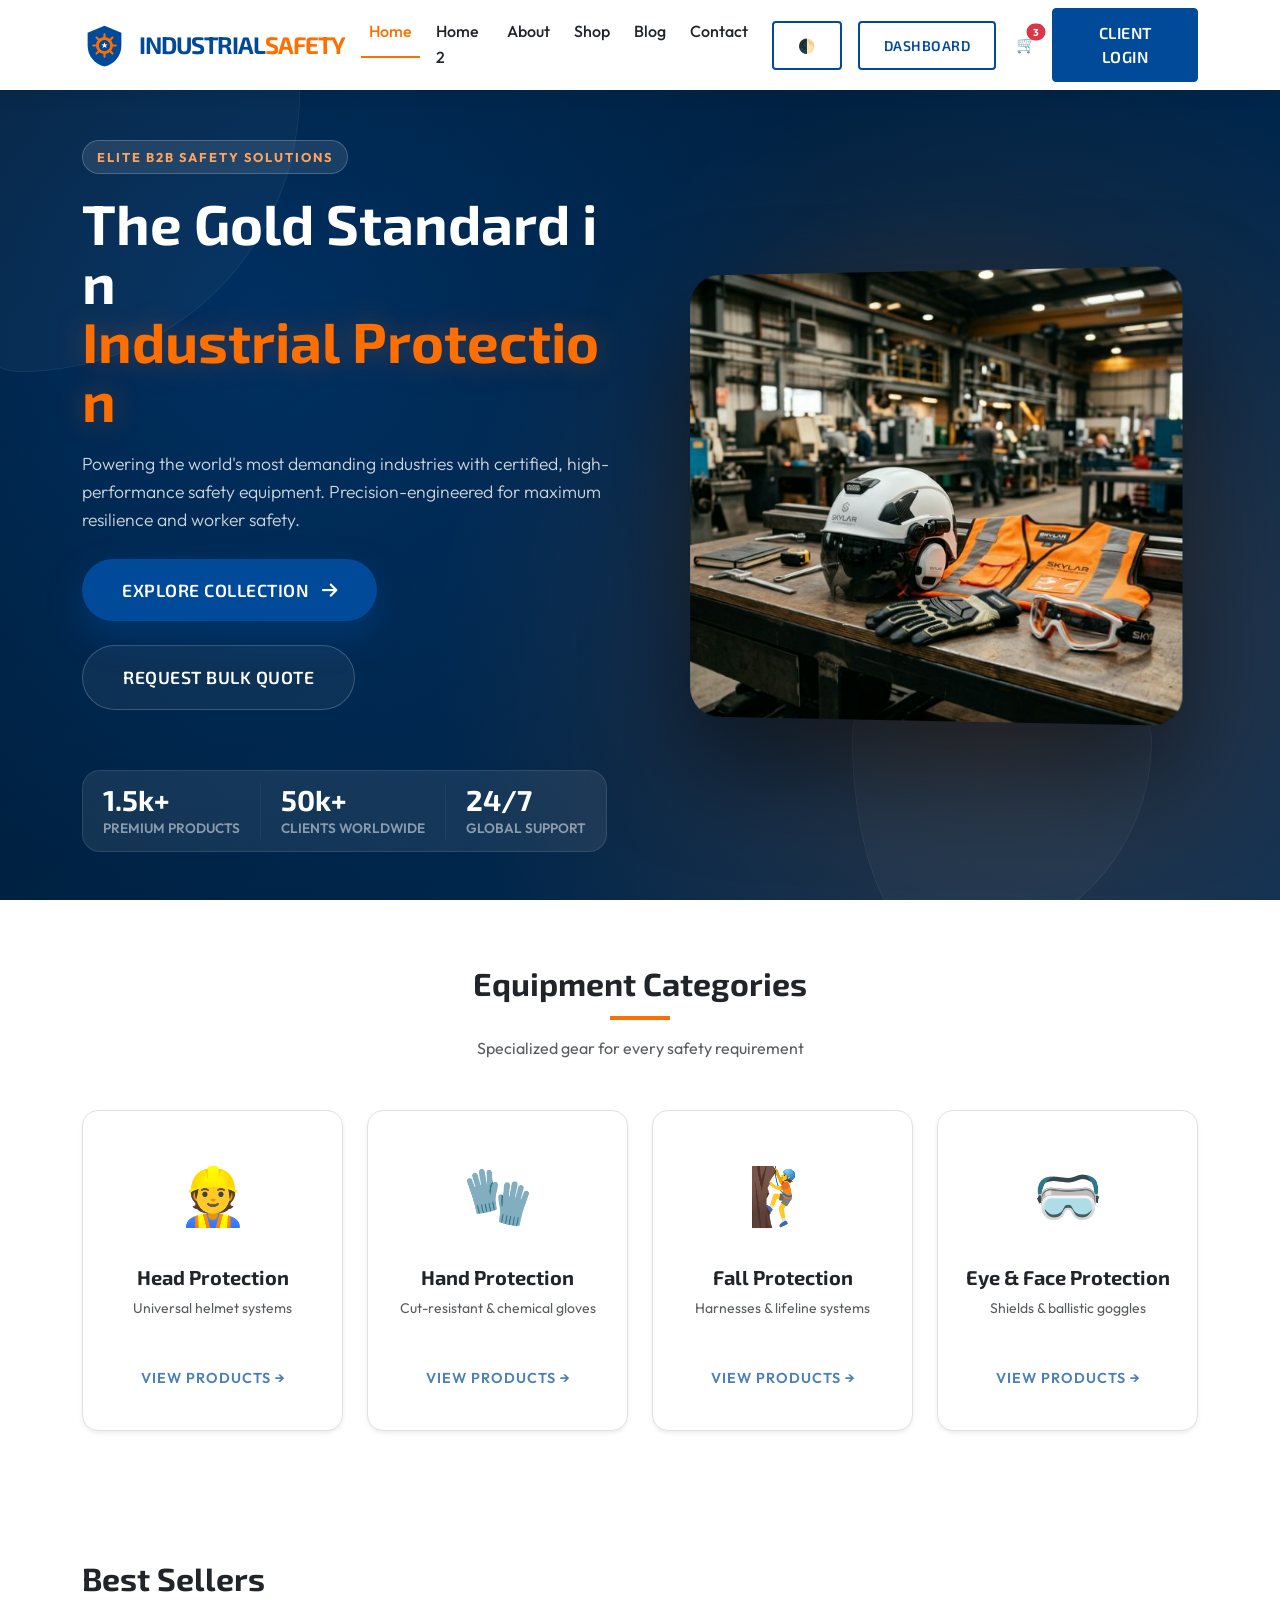
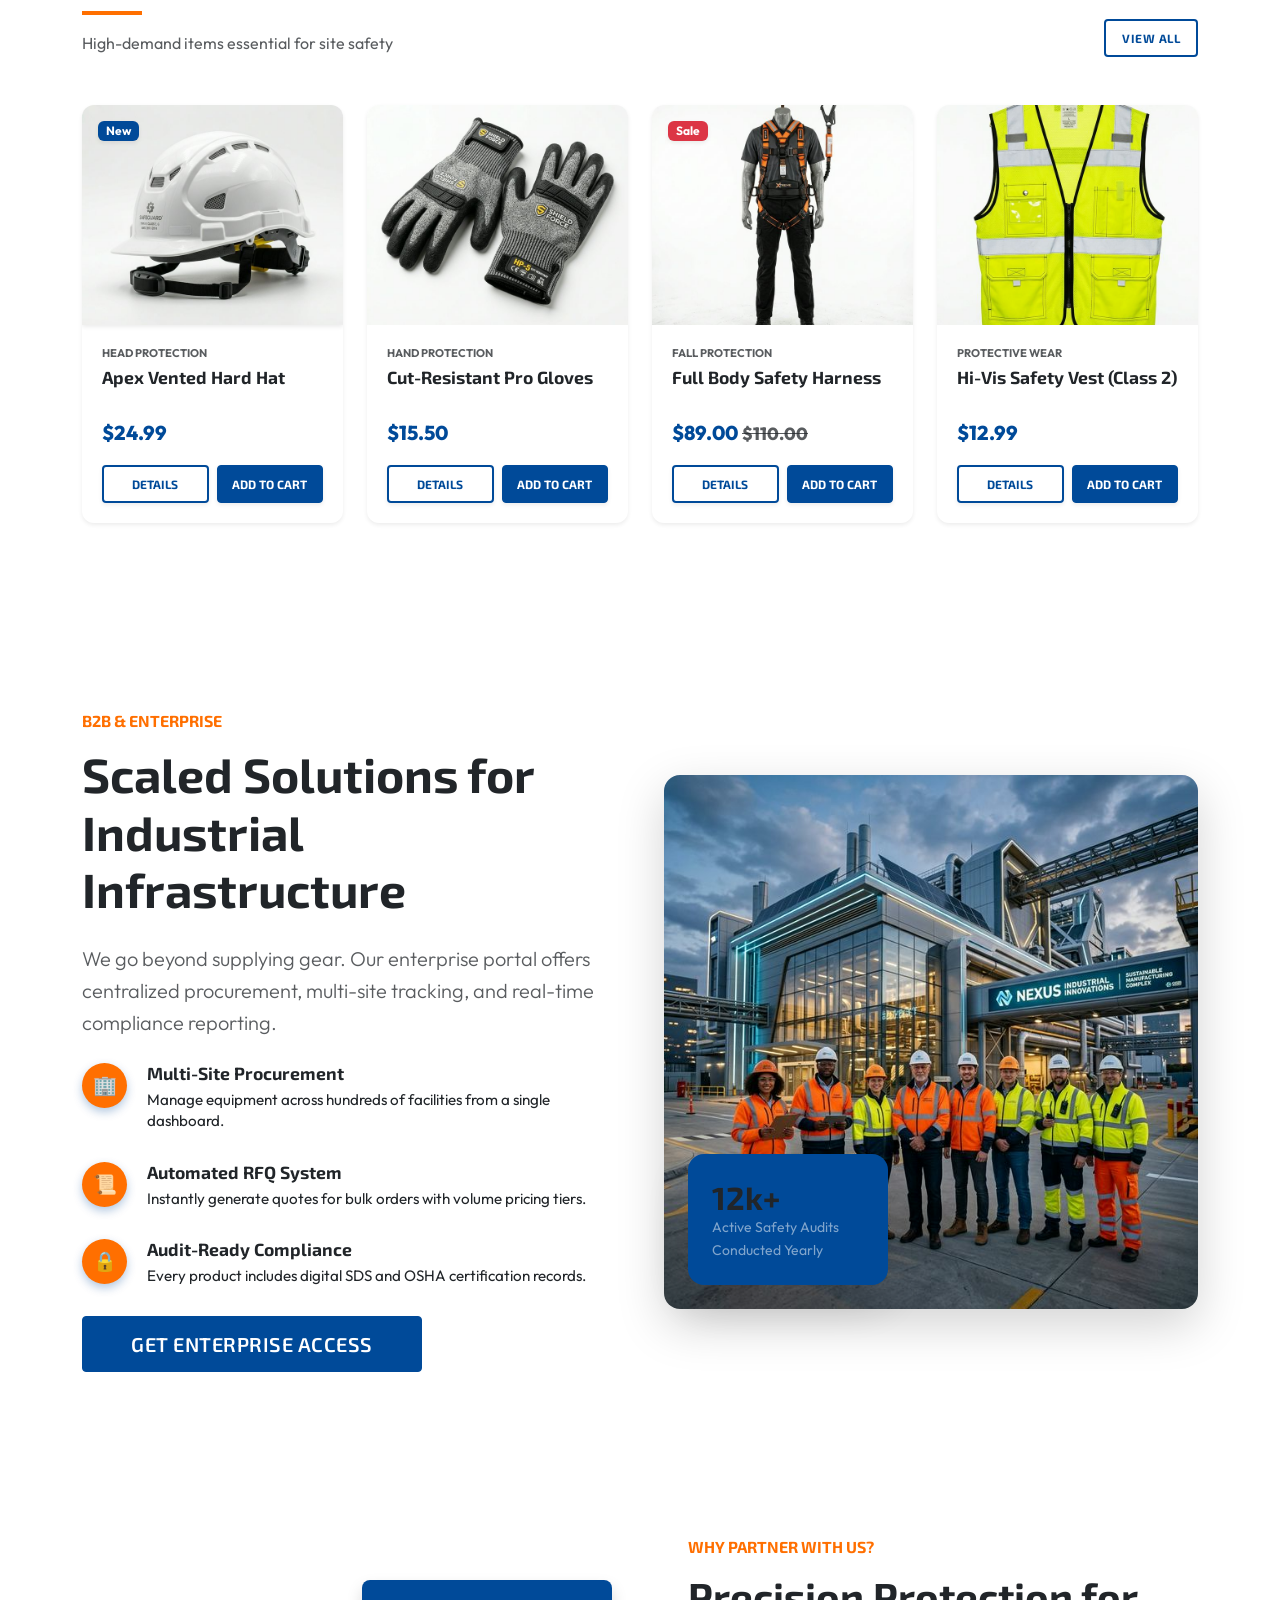
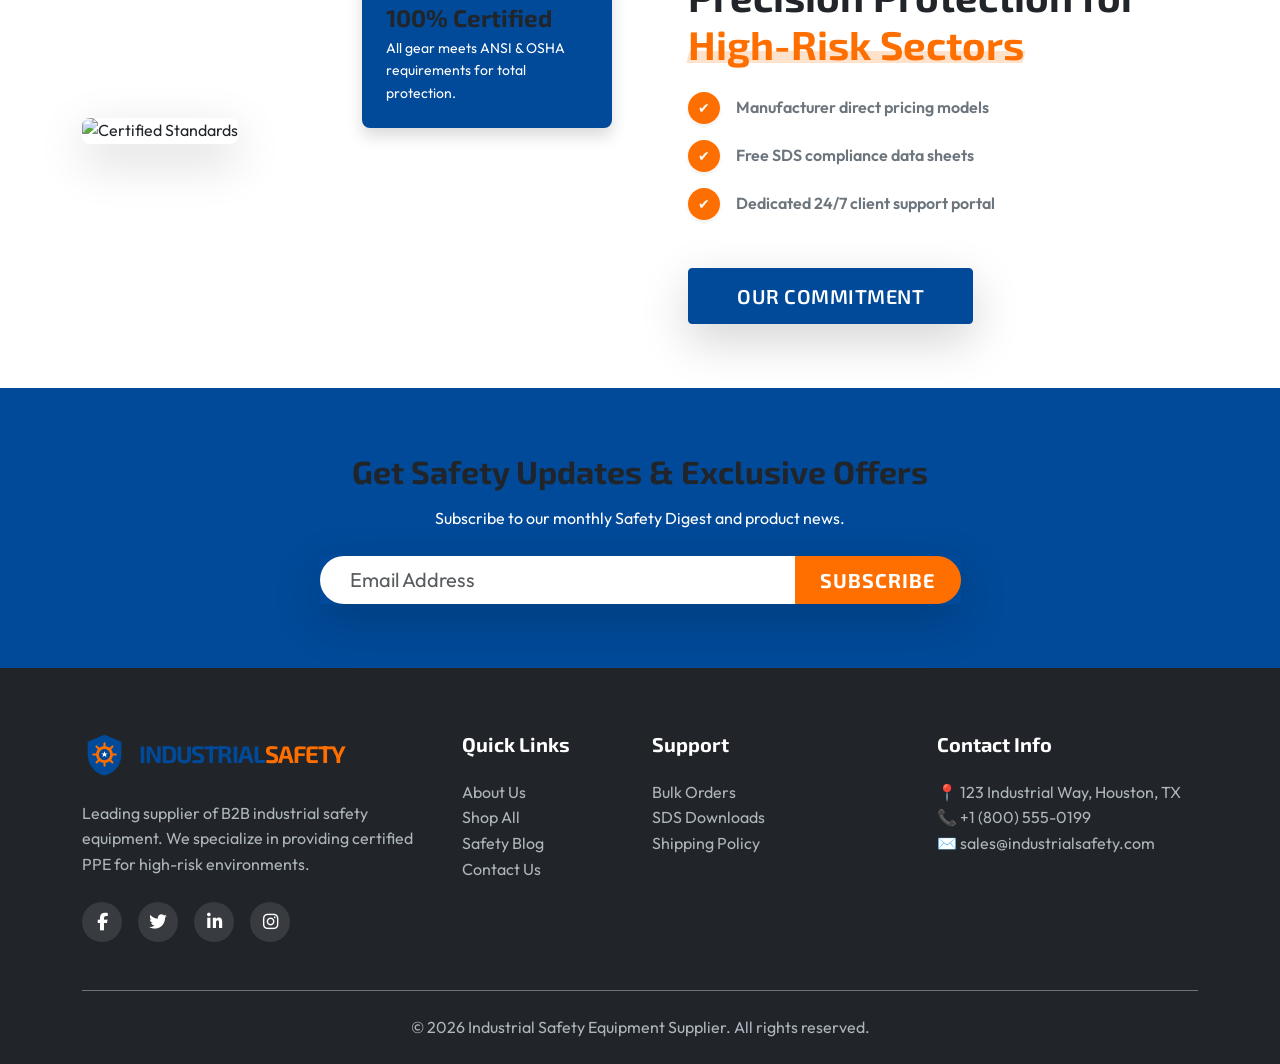
==== commit 6ba947b8: "feat: Dashboard UI polish, Hero animations, Mobile responsive alignment and cleanup" ====
--- a/index.html
+++ b/index.html
@@ -16,7 +16,6 @@
     <!-- Core Styles -->
     <link rel="stylesheet" href="assets/css/style.css">
     <link rel="stylesheet" href="assets/css/dark-mode.css">
-    <link rel="stylesheet" href="assets/css/rtl.css">
     
     <!-- Favicon -->
     <link rel="icon" type="image/png" href="assets/images/logo.svg">
@@ -39,12 +38,12 @@
                 <strong class="brand-text">INDUSTRIAL<span class="brand-text-accent">SAFETY</span></strong>
             </a>
             
-            <div class="d-flex align-items-center order-xl-last gap-3">
-                <!-- Theme Toggles -->
-                <button class="btn btn-sm btn-outline-primary d-none d-xl-inline-block" id="theme-toggle" title="Toggle Dark Mode">🌓</button>
+            <div class="d-flex align-items-center order-xl-last gap-2 gap-sm-3">
+                <!-- Theme Toggle (Navbar: Desktop Only) -->
+                <button class="btn btn-sm btn-outline-primary d-none d-xl-inline-block" id="theme-toggle" title="Toggle Dark Mode">🌓</button>                
                 <a href="dashboard.html" class="btn btn-sm btn-outline-primary d-none d-xl-inline-block">Dashboard</a>
                 
-                <a href="cart.html" class="position-relative text-dark">
+                <a href="cart.html" class="position-relative text-dark ms-1">
                     🛒 <span class="position-absolute top-0 start-100 translate-middle badge rounded-pill bg-danger" style="font-size: 10px;">3</span>
                 </a>
                 
@@ -68,11 +67,17 @@
                         <li class="nav-item"><a class="nav-link" href="shop.html">Shop</a></li>
                         <li class="nav-item"><a class="nav-link" href="blog.html">Blog</a></li>
                         <li class="nav-item"><a class="nav-link" href="contact.html">Contact</a></li>
-                        <li class="nav-item d-xl-none"><a class="nav-link fw-bold text-primary" href="login.html">Client Login</a></li>
                     </ul>
-                    <div class="d-xl-none mt-4 d-flex gap-2">
-                         <button class="btn btn-outline-primary w-50" onclick="document.body.classList.toggle('dark-mode')">Dark Mode</button>
-                         <a href="dashboard.html" class="btn btn-outline-primary w-50">Dashboard</a>
+                    <div class="d-xl-none mt-auto p-4 border-top">
+                        <div class="row g-2 mb-3">
+                            <div class="col-6">
+                                <button class="btn btn-outline-primary w-100 py-2 px-0 small theme-toggle theme-label" style="font-size: 0.75rem; font-weight: 700;">DARK MODE</button>
+                            </div>
+                            <div class="col-6">
+                                <a href="dashboard.html" class="btn btn-outline-primary w-100 py-2 px-0 small" style="font-size: 0.75rem; font-weight: 700;">DASHBOARD</a>
+                            </div>
+                        </div>
+                        <a href="login.html" class="btn btn-primary w-100 py-2 fw-bold text-white text-uppercase" style="letter-spacing: 1px;">Client Login</a>
                     </div>
                 </div>
             </div>
@@ -87,12 +92,12 @@
         
         <div class="container">
             <div class="row align-items-center g-5">
-                <div class="col-lg-6 reveal-text">
+                <div class="col-lg-6 reveal-text text-center text-lg-start">
                     <span class="hero-tag">Elite B2B Safety Solutions</span>
-                    <h1 class="display-3 fw-bold">The Gold Standard in <br><span class="text-accent">Industrial Protection</span></h1>
+                    <h1 class="display-3 fw-bold hero-title-type">The Gold Standard in <br><span class="text-accent">Industrial Protection</span></h1>
                     <p class="lead">Powering the world's most demanding industries with certified, high-performance safety equipment. Precision-engineered for maximum resilience and worker safety.</p>
                     
-                    <div class="d-flex flex-wrap gap-4 mb-5">
+                    <div class="d-flex flex-wrap gap-4 mb-5 justify-content-center justify-content-lg-start">
                         <a href="shop.html" class="btn btn-premium-primary">
                             Explore Collection <i class="fas fa-arrow-right ms-2"></i>
                         </a>
@@ -102,7 +107,7 @@
                     </div>
                     
                     <!-- Glass Stats -->
-                    <div class="hero-stats-glass reveal-text" style="animation-delay: 0.5s;">
+                    <div class="hero-stats-glass reveal-text hero-stats-animated" style="animation-delay: 0.5s;">
                         <div class="hero-stat-item">
                             <h3>1.5k+</h3>
                             <p>Premium Products</p>
@@ -164,7 +169,7 @@
                 <div class="col-md-3 reveal-text" style="animation-delay: 0.4s;">
                     <div class="category-card shadow-sm">
                         <div class="icon-box">🥽</div>
-                        <h5>Eye & Face</h5>
+                        <h5>Eye & Face Protection</h5>
                         <p class="text-muted small">Shields & ballistic goggles</p>
                         <a href="shop.html" class="stretched-link view-link">View Products →</a>
                     </div>
@@ -312,7 +317,7 @@
                 <div class="col-lg-6 mb-5 mb-lg-0 reveal-text" style="animation-delay: 0.1s;">
                     <div class="position-relative">
                         <img src="https://images.unsplash.com/photo-1581091226825-a6a2a5aee158?w=800&auto=format&fit=crop" class="img-fluid rounded-3 shadow-lg float-img" alt="Certified Standards">
-                        <div class="text-white p-4 rounded-3 shadow position-absolute bottom-0 end-0 m-3 d-none d-md-block" style="max-width: 250px; background: var(--primary-color);">
+                        <div class="certified-stats-card text-white p-4 rounded-3 shadow position-absolute bottom-0 end-0 m-3" style="max-width: 250px; background: var(--primary-color);">
                             <h4 class="fw-bold mb-1">100% Certified</h4>
                             <p class="small mb-0">All gear meets ANSI & OSHA requirements for total protection.</p>
                         </div>
@@ -353,11 +358,11 @@
             <h2 class="mb-3">Get Safety Updates & Exclusive Offers</h2>
             <p class="mb-4">Subscribe to our monthly Safety Digest and product news.</p>
             <form class="row justify-content-center needs-validation" novalidate>
-                <div class="col-md-5 mb-3">
-                    <input type="email" class="form-control form-control-lg" placeholder="Email Address" required>
-                </div>
-                <div class="col-md-2 mb-3">
-                    <button class="btn btn-accent btn-lg w-100" type="submit">Subscribe</button>
+                <div class="col-md-8 col-lg-7">
+                    <div class="input-group input-group-lg shadow-lg">
+                        <input type="email" class="form-control border-0" placeholder="Email Address" required style="border-radius: 50px 0 0 50px; padding-left: 30px;">
+                        <button class="btn btn-accent px-4" type="submit" style="border-radius: 0 50px 50px 0; font-weight: 700; text-transform: uppercase; letter-spacing: 1px;">Subscribe</button>
+                    </div>
                 </div>
             </form>
         </div>
--- a/assets/css/style.css
+++ b/assets/css/style.css
@@ -6,12 +6,16 @@
 
 :root {
     /* Brand Colors */
-    --primary-color: #004a99; /* Industrial Blue */
-    --secondary-color: #212529; /* Dark Charcoal */
-    --accent: #ff6f00; /* Alias */
-    --accent-color: #ff6f00; /* Safety Orange */
+    --primary-color: #004a99;
+    /* Industrial Blue */
+    --secondary-color: #212529;
+    /* Dark Charcoal */
+    --accent: #ff6f00;
+    /* Alias */
+    --accent-color: #ff6f00;
+    /* Safety Orange */
     --accent-light: #ffa45e;
-    
+
     /* Neutral Colors */
     --bg-light: #ffffff;
     --bg-alt: #f8f9fa;
@@ -19,7 +23,7 @@
     --text-muted: #6c757d;
     --border-color: #dee2e6;
 
-    
+
     /* Spacing System */
     --space-8: 8px;
     --space-16: 16px;
@@ -27,17 +31,18 @@
     --space-32: 32px;
     --space-48: 48px;
     --space-64: 64px;
-    
+
     /* Typography */
     --font-heading: 'Exo 2', sans-serif;
     --font-body: 'Outfit', sans-serif;
-    
+
     /* Transitions */
     --transition-base: all 0.3s ease-in-out;
 }
 
 /* Base Styles */
-html, body {
+html,
+body {
     font-family: var(--font-body);
     color: var(--text-main);
     background-color: var(--bg-light);
@@ -47,7 +52,12 @@
     padding: 0;
 }
 
-h1, h2, h3, h4, h5, h6 {
+h1,
+h2,
+h3,
+h4,
+h5,
+h6 {
     font-family: var(--font-heading);
     font-weight: 700;
     margin-bottom: var(--space-16);
@@ -65,9 +75,26 @@
 }
 
 /* Custom Spacing Utilities */
-.mt-64 { margin-top: var(--space-64); }
-.mb-64 { margin-bottom: var(--space-64); }
-.py-64 { padding-top: var(--space-64); padding-bottom: var(--space-64); }
+.mt-64 {
+    margin-top: var(--space-64);
+}
+
+.mb-64 {
+    margin-bottom: var(--space-64);
+}
+
+.py-64 {
+    padding-top: var(--space-64);
+    padding-bottom: var(--space-64);
+}
+
+.py-100 {
+    padding: 100px 0;
+}
+
+.py-120 {
+    padding: 120px 0;
+}
 
 /* Component Styles */
 .btn {
@@ -171,6 +198,7 @@
 .border-white-05 {
     border: 1px solid rgba(255, 255, 255, 0.1) !important;
 }
+
 /* Card Styles */
 .card {
     background-color: #ffffff;
@@ -178,11 +206,11 @@
     border-radius: 12px;
     transition: var(--transition-base);
     overflow: hidden;
-    box-shadow: 0 4px 12px rgba(0,0,0,0.03);
+    box-shadow: 0 4px 12px rgba(0, 0, 0, 0.03);
 }
 
 .card:hover {
-    box-shadow: 0 12px 30px rgba(0,0,0,0.08);
+    box-shadow: 0 12px 30px rgba(0, 0, 0, 0.08);
     transform: translateY(-5px);
 }
 
@@ -200,7 +228,7 @@
 .navbar {
     padding: var(--space-8) 0;
     background: #fff;
-    box-shadow: 0 2px 20px rgba(0,0,0,0.08);
+    box-shadow: 0 2px 20px rgba(0, 0, 0, 0.08);
     z-index: 1050;
     transition: box-shadow 0.3s ease, background 0.3s ease;
 }
@@ -227,11 +255,13 @@
     transition: var(--transition-base);
 }
 
-.nav-link.active, .nav-link:hover {
+.nav-link.active,
+.nav-link:hover {
     color: var(--accent-color) !important;
 }
 
-.nav-link.active:after, .nav-link:hover:after {
+.nav-link.active:after,
+.nav-link:hover:after {
     width: 100%;
 }
 
@@ -243,7 +273,8 @@
     padding: 0;
     margin: 0;
     background: url('../images/home-2-hero-bg.png') center/cover no-repeat fixed;
-    height: 90vh; /* Controlled height for better viewport fit */
+    height: 90vh;
+    /* Controlled height for better viewport fit */
     min-height: 600px;
     display: flex;
     flex-direction: column;
@@ -266,7 +297,8 @@
 .hero-glass-card {
     position: relative;
     z-index: 10;
-    background: rgba(255, 255, 255, 0.05); /* Very light translucent */
+    background: rgba(255, 255, 255, 0.05);
+    /* Very light translucent */
     backdrop-filter: blur(15px);
     border: 1px solid rgba(255, 255, 255, 0.1);
     padding: 60px;
@@ -282,7 +314,7 @@
     line-height: 1.1;
     color: #fff;
     margin-bottom: 25px;
-    text-shadow: 0 2px 20px rgba(0,0,0,0.5);
+    text-shadow: 0 2px 20px rgba(0, 0, 0, 0.5);
 }
 
 .hero-glass-card .lead {
@@ -292,7 +324,8 @@
 }
 
 /* Modern Animation System (Scroll Triggered) */
-.reveal-text, .reveal-image {
+.reveal-text,
+.reveal-image {
     opacity: 0;
     visibility: hidden;
     will-change: transform, opacity;
@@ -309,34 +342,75 @@
 }
 
 @keyframes fadeInUp {
-    from { opacity: 0; transform: translateY(50px); }
-    to { opacity: 1; transform: translateY(0); }
+    from {
+        opacity: 0;
+        transform: translateY(50px);
+    }
+
+    to {
+        opacity: 1;
+        transform: translateY(0);
+    }
 }
 
 @keyframes fadeInLeft {
-    from { opacity: 0; transform: translateX(-50px); }
-    to { opacity: 1; transform: translateX(0); }
+    from {
+        opacity: 0;
+        transform: translateX(-50px);
+    }
+
+    to {
+        opacity: 1;
+        transform: translateX(0);
+    }
 }
 
 @keyframes fadeInRight {
-    from { opacity: 0; transform: translateX(50px); }
-    to { opacity: 1; transform: translateX(0); }
+    from {
+        opacity: 0;
+        transform: translateX(50px);
+    }
+
+    to {
+        opacity: 1;
+        transform: translateX(0);
+    }
 }
 
 @keyframes float {
-    0% { transform: translateY(0px); }
-    50% { transform: translateY(-15px); }
-    100% { transform: translateY(0px); }
+    0% {
+        transform: translateY(0px);
+    }
+
+    50% {
+        transform: translateY(-15px);
+    }
+
+    100% {
+        transform: translateY(0px);
+    }
 }
 
 @keyframes fadeIn {
-    from { opacity: 0; }
-    to { opacity: 1; }
+    from {
+        opacity: 0;
+    }
+
+    to {
+        opacity: 1;
+    }
 }
 
 @keyframes scaleUp {
-    from { opacity: 0; transform: scale(0.9); }
-    to { opacity: 1; transform: scale(1); }
+    from {
+        opacity: 0;
+        transform: scale(0.9);
+    }
+
+    to {
+        opacity: 1;
+        transform: scale(1);
+    }
 }
 
 .reveal-right {
@@ -362,7 +436,8 @@
     display: flex;
     align-items: center;
     overflow: hidden;
-    background: #001a33; /* Deep industrial blue */
+    background: #001a33;
+    /* Deep industrial blue */
 }
 
 /* Animated Gradient Background */
@@ -374,14 +449,19 @@
     height: 100%;
     z-index: 0;
     background: radial-gradient(circle at 20% 30%, rgba(0, 74, 153, 0.4) 0%, transparent 50%),
-                radial-gradient(circle at 80% 70%, rgba(255, 111, 0, 0.2) 0%, transparent 50%),
-                linear-gradient(135deg, #001a33 0%, #002d5a 100%);
+        radial-gradient(circle at 80% 70%, rgba(255, 111, 0, 0.2) 0%, transparent 50%),
+        linear-gradient(135deg, #001a33 0%, #002d5a 100%);
     animation: bgShift 15s ease infinite alternate;
 }
 
 @keyframes bgShift {
-    0% { transform: scale(1); }
-    100% { transform: scale(1.1); }
+    0% {
+        transform: scale(1);
+    }
+
+    100% {
+        transform: scale(1.1);
+    }
 }
 
 /* Floating Shapes for Depth */
@@ -394,12 +474,30 @@
     pointer-events: none;
 }
 
-.shape-1 { width: 400px; height: 400px; top: -100px; left: -100px; animation: rotate 20s linear infinite; }
-.shape-2 { width: 300px; height: 300px; bottom: -50px; right: 10%; animation: rotate 25s linear infinite reverse; }
+.shape-1 {
+    width: 400px;
+    height: 400px;
+    top: -100px;
+    left: -100px;
+    animation: rotate 20s linear infinite;
+}
+
+.shape-2 {
+    width: 300px;
+    height: 300px;
+    bottom: -50px;
+    right: 10%;
+    animation: rotate 25s linear infinite reverse;
+}
 
 @keyframes rotate {
-    from { transform: rotate(0deg); }
-    to { transform: rotate(360deg); }
+    from {
+        transform: rotate(0deg);
+    }
+
+    to {
+        transform: rotate(360deg);
+    }
 }
 
 .hero-premium .container {
@@ -420,11 +518,42 @@
     text-shadow: 0 0 30px rgba(255, 111, 0, 0.3);
 }
 
+.hero-title-type .hero-letter {
+    display: inline-block;
+    opacity: 0;
+    transform: translateY(0.65em);
+    will-change: transform, opacity;
+}
+
+.reveal-text.visible .hero-title-type .hero-letter {
+    animation: heroLetterIn 0.45s ease forwards;
+    animation-delay: calc(var(--char-index) * 0.04s + 0.15s);
+}
+
+@keyframes heroLetterIn {
+    from {
+        opacity: 0;
+        transform: translateY(0.65em);
+    }
+
+    to {
+        opacity: 1;
+        transform: translateY(0);
+    }
+}
+
 .hero-premium .lead {
     color: rgba(255, 255, 255, 0.8);
     font-size: 1.1rem;
     margin-bottom: 25px;
     max-width: 600px;
+}
+
+@media (max-width: 991px) {
+    .hero-premium .lead {
+        margin-inline: auto;
+        text-align: center;
+    }
 }
 
 .hero-tag {
@@ -445,7 +574,7 @@
 /* Ultra Premium Buttons */
 .btn-premium-primary {
     background: var(--primary-color);
-    color: #fff;
+    color: #fff !important;
     padding: 18px 40px;
     border-radius: 50px;
     font-size: 1.1rem;
@@ -454,6 +583,15 @@
     position: relative;
     overflow: hidden;
     z-index: 1;
+    transition: all 0.3s ease;
+    text-decoration: none;
+}
+
+.btn-premium-primary:hover {
+    background: var(--primary-color) !important;
+    color: #fff !important;
+    transform: translateY(-3px);
+    box-shadow: 0 20px 40px rgba(0, 74, 153, 0.5);
 }
 
 .btn-premium-primary::before {
@@ -463,7 +601,7 @@
     left: -100%;
     width: 100%;
     height: 100%;
-    background: linear-gradient(90deg, transparent, rgba(255,255,255,0.2), transparent);
+    background: linear-gradient(90deg, transparent, rgba(255, 255, 255, 0.2), transparent);
     transition: 0.5s;
     z-index: -1;
 }
@@ -512,7 +650,7 @@
     max-height: 50vh;
     object-fit: cover;
     border-radius: 30px;
-    box-shadow: 0 50px 100px rgba(0,0,0,0.5);
+    box-shadow: 0 50px 100px rgba(0, 0, 0, 0.5);
     transform: perspective(1000px) rotateY(-5deg);
     transition: transform 0.8s cubic-bezier(0.16, 1, 0.3, 1);
 }
@@ -534,6 +672,95 @@
     width: fit-content;
 }
 
+.hero-stats-animated .hero-stat-item {
+    opacity: 0;
+    transform: perspective(900px) rotateX(-70deg) scale(0.88);
+    transform-origin: center bottom;
+    filter: blur(10px);
+}
+
+.hero-stats-animated .hero-stat-item h3,
+.hero-stats-animated .hero-stat-item p {
+    opacity: 0;
+    transform: translateY(18px);
+}
+
+.hero-stats-animated.stats-animated-in .hero-stat-item {
+    animation: heroStatPanelFlip 0.85s cubic-bezier(0.16, 1, 0.3, 1) forwards;
+}
+
+.hero-stats-animated.stats-animated-in .hero-stat-item h3,
+.hero-stats-animated.stats-animated-in .hero-stat-item p {
+    animation: heroStatTextRise 0.55s ease forwards;
+}
+
+.hero-stats-animated.stats-animated-in .hero-stat-item:nth-child(1) {
+    animation-delay: 0.2s;
+}
+
+.hero-stats-animated.stats-animated-in .hero-stat-item:nth-child(3) {
+    animation-delay: 0.35s;
+}
+
+.hero-stats-animated.stats-animated-in .hero-stat-item:nth-child(5) {
+    animation-delay: 0.5s;
+}
+
+.hero-stats-animated.stats-animated-in .hero-stat-item:nth-child(1) h3,
+.hero-stats-animated.stats-animated-in .hero-stat-item:nth-child(1) p {
+    animation-delay: 0.45s;
+}
+
+.hero-stats-animated.stats-animated-in .hero-stat-item:nth-child(3) h3,
+.hero-stats-animated.stats-animated-in .hero-stat-item:nth-child(3) p {
+    animation-delay: 0.6s;
+}
+
+.hero-stats-animated.stats-animated-in .hero-stat-item:nth-child(5) h3,
+.hero-stats-animated.stats-animated-in .hero-stat-item:nth-child(5) p {
+    animation-delay: 0.75s;
+}
+
+@keyframes heroStatPanelFlip {
+    from {
+        opacity: 0;
+        transform: perspective(900px) rotateX(-70deg) scale(0.88);
+        filter: blur(10px);
+    }
+
+    60% {
+        opacity: 1;
+        transform: perspective(900px) rotateX(12deg) scale(1.04);
+        filter: blur(0);
+    }
+
+    to {
+        opacity: 1;
+        transform: perspective(900px) rotateX(0deg) scale(1);
+        filter: blur(0);
+    }
+}
+
+@keyframes heroStatTextRise {
+    from {
+        opacity: 0;
+        transform: translateY(18px);
+    }
+
+    to {
+        opacity: 1;
+        transform: translateY(0);
+    }
+}
+
+@media (max-width: 991px) {
+    .hero-stats-glass {
+        margin-left: auto;
+        margin-right: auto;
+        justify-content: center;
+    }
+}
+
 .hero-stat-item h3 {
     color: #fff;
     margin-bottom: 0;
@@ -553,7 +780,7 @@
     padding: var(--space-32) 0;
     background-color: var(--bg-alt);
     background-image: radial-gradient(circle at 10% 20%, rgba(0, 74, 153, 0.03) 0%, transparent 20%),
-                      radial-gradient(circle at 90% 80%, rgba(255, 111, 0, 0.03) 0%, transparent 20%);
+        radial-gradient(circle at 90% 80%, rgba(255, 111, 0, 0.03) 0%, transparent 20%);
     min-height: calc(100vh - 120px);
     display: flex;
     align-items: center;
@@ -605,7 +832,7 @@
     height: auto;
     object-fit: contain;
     border-radius: 20px;
-    box-shadow: 0 20px 50px rgba(0,0,0,0.15);
+    box-shadow: 0 20px 50px rgba(0, 0, 0, 0.15);
     position: relative;
     z-index: 1;
 }
@@ -623,7 +850,7 @@
     display: flex;
     flex-direction: column;
     align-items: center;
-    justify-content: center;
+    justify-content: flex-start;
     text-align: center;
     color: var(--secondary-color) !important;
 }
@@ -650,20 +877,24 @@
     color: var(--secondary-color);
 }
 
+.category-card p {
+    margin-bottom: 1.5rem;
+}
 
 .category-card .view-link {
     font-size: 0.9rem;
-    font-weight: 600;
-    color: var(--primary-color);
+    font-weight: 700;
+    color: var(--primary-color) !important;
     text-transform: uppercase;
     letter-spacing: 1px;
-    opacity: 0.7;
+    margin-top: auto;
+    padding-top: 1.5rem;
     transition: all 0.3s ease;
 }
 
+
 .category-card:hover .view-link {
-    opacity: 1;
-    color: var(--accent-color);
+    color: var(--accent-color) !important;
 }
 
 footer {
@@ -677,7 +908,8 @@
     margin-bottom: var(--space-24);
 }
 
-footer p, footer li {
+footer p,
+footer li {
     color: #adb5bd;
 }
 
@@ -777,9 +1009,20 @@
 }
 
 @keyframes pulse {
-    0% { transform: scale(1); opacity: 1; }
-    50% { transform: scale(1.1); opacity: 0.7; }
-    100% { transform: scale(1); opacity: 1; }
+    0% {
+        transform: scale(1);
+        opacity: 1;
+    }
+
+    50% {
+        transform: scale(1.1);
+        opacity: 0.7;
+    }
+
+    100% {
+        transform: scale(1);
+        opacity: 1;
+    }
 }
 
 .hero-image {
@@ -789,7 +1032,7 @@
     height: auto;
     object-fit: contain;
     border-radius: 20px;
-    box-shadow: 0 20px 50px rgba(0,0,0,0.15);
+    box-shadow: 0 20px 50px rgba(0, 0, 0, 0.15);
     position: relative;
     z-index: 1;
 }
@@ -859,7 +1102,8 @@
 
 .category-card h5 {
     font-weight: 700;
-    margin-bottom: 0.5rem;}
+    margin-bottom: 0.5rem;
+}
 
 .hero-title-accent {
     position: relative;
@@ -893,7 +1137,7 @@
     height: auto;
     object-fit: contain;
     border-radius: 20px;
-    box-shadow: 0 20px 50px rgba(0,0,0,0.15);
+    box-shadow: 0 20px 50px rgba(0, 0, 0, 0.15);
     position: relative;
     z-index: 1;
 }
@@ -964,7 +1208,8 @@
     margin-bottom: var(--space-24);
 }
 
-footer p, footer li {
+footer p,
+footer li {
     color: #adb5bd;
 }
 
@@ -1113,9 +1358,20 @@
 }
 
 @keyframes pulse {
-    0% { transform: scale(1); opacity: 1; }
-    50% { transform: scale(1.1); opacity: 0.7; }
-    100% { transform: scale(1); opacity: 1; }
+    0% {
+        transform: scale(1);
+        opacity: 1;
+    }
+
+    50% {
+        transform: scale(1.1);
+        opacity: 0.7;
+    }
+
+    100% {
+        transform: scale(1);
+        opacity: 1;
+    }
 }
 
 /* Responsive Overrides */
@@ -1123,6 +1379,7 @@
     .hero-split {
         text-align: center;
     }
+
     .hero-split .btn-group {
         justify-content: center;
     }
@@ -1144,14 +1401,21 @@
 }
 
 @keyframes innovation-pulse {
-    0% { transform: translate(-50%, -50%) scale(0.8) rotate(0deg); opacity: 0.5; }
-    100% { transform: translate(-50%, -50%) scale(1.1) rotate(20deg); opacity: 0.9; }
+    0% {
+        transform: translate(-50%, -50%) scale(0.8) rotate(0deg);
+        opacity: 0.5;
+    }
+
+    100% {
+        transform: translate(-50%, -50%) scale(1.1) rotate(20deg);
+        opacity: 0.9;
+    }
 }
 
 /* Redesigned Lab Section Styles */
 .lab-gradient-bg {
     background: radial-gradient(circle at 0% 0%, rgba(0, 74, 153, 0.05) 0%, transparent 50%),
-                radial-gradient(circle at 100% 100%, rgba(255, 111, 0, 0.05) 0%, transparent 50%);
+        radial-gradient(circle at 100% 100%, rgba(255, 111, 0, 0.05) 0%, transparent 50%);
 }
 
 .lab-pattern {
@@ -1166,7 +1430,8 @@
     z-index: 0;
 }
 
-.lab-orb-1, .lab-orb-2 {
+.lab-orb-1,
+.lab-orb-2 {
     position: absolute;
     border-radius: 50%;
     filter: blur(80px);
@@ -1211,7 +1476,7 @@
 
 .lab-feature-card:hover {
     transform: translateY(-10px);
-    box-shadow: 0 20px 40px rgba(0,0,0,0.1) !important;
+    box-shadow: 0 20px 40px rgba(0, 0, 0, 0.1) !important;
     border-color: rgba(0, 74, 153, 0.2);
 }
 
@@ -1264,10 +1529,23 @@
 }
 
 @keyframes scanVertical {
-    0% { top: 0%; opacity: 0; }
-    10% { opacity: 0.6; }
-    90% { opacity: 0.6; }
-    100% { top: 100%; opacity: 0; }
+    0% {
+        top: 0%;
+        opacity: 0;
+    }
+
+    10% {
+        opacity: 0.6;
+    }
+
+    90% {
+        opacity: 0.6;
+    }
+
+    100% {
+        top: 100%;
+        opacity: 0;
+    }
 }
 
 /* Pulsing Indicators */
@@ -1280,7 +1558,7 @@
     border-radius: 50%;
     z-index: 20;
     cursor: pointer;
-    box-shadow: 0 0 10px rgba(0,0,0,0.3);
+    box-shadow: 0 0 10px rgba(0, 0, 0, 0.3);
 }
 
 .lab-indicator::after {
@@ -1296,8 +1574,15 @@
 }
 
 @keyframes ping {
-    0% { transform: scale(1); opacity: 1; }
-    100% { transform: scale(3); opacity: 0; }
+    0% {
+        transform: scale(1);
+        opacity: 1;
+    }
+
+    100% {
+        transform: scale(3);
+        opacity: 0;
+    }
 }
 
 .lab-indicator::before {
@@ -1323,9 +1608,20 @@
     transform: translateX(-50%) translateY(-15px);
 }
 
-.labs-p1 { top: 30%; left: 40%; }
-.labs-p2 { top: 60%; left: 70%; }
-.labs-p3 { top: 45%; left: 20%; }
+.labs-p1 {
+    top: 30%;
+    left: 40%;
+}
+
+.labs-p2 {
+    top: 60%;
+    left: 70%;
+}
+
+.labs-p3 {
+    top: 45%;
+    left: 20%;
+}
 
 .glass-card {
     background: rgba(255, 255, 255, 0.7);
@@ -1340,7 +1636,7 @@
 }
 
 .sustainability-card:hover {
-    background: #e9f5ed !important; 
+    background: #e9f5ed !important;
     transform: translateY(-15px) rotate(2deg);
     border-color: #28a745 !important;
 }
@@ -1356,12 +1652,22 @@
 .glass-container:hover {
     background: rgba(255, 255, 255, 0.1) !important;
     transform: translateY(-5px);
-    box-shadow: 0 40px 80px rgba(0,0,0,0.4) !important;
-}
-
-.py-100 { padding-top: 100px; padding-bottom: 100px; }
-.max-width-700 { max-width: 700px; }
-.bg-accent { background-color: var(--accent-color); color: white; }
+    box-shadow: 0 40px 80px rgba(0, 0, 0, 0.4) !important;
+}
+
+.py-100 {
+    padding-top: 100px;
+    padding-bottom: 100px;
+}
+
+.max-width-700 {
+    max-width: 700px;
+}
+
+.bg-accent {
+    background-color: var(--accent-color);
+    color: white;
+}
 
 .feature-icon-circle {
     width: 45px;
@@ -1398,7 +1704,7 @@
     position: relative;
     padding: 60px 40px;
     border-radius: 30px;
-    border: 1px solid rgba(0,0,0,0.05);
+    border: 1px solid rgba(0, 0, 0, 0.05);
     background: #fff;
     transition: all 0.5s cubic-bezier(0.165, 0.84, 0.44, 1);
     height: 100%;
@@ -1431,9 +1737,17 @@
     transform: rotate(10deg) scale(1.1);
 }
 
-.card-accent-blue { border-top: 8px solid #007bff; }
-.card-accent-orange { border-top: 8px solid #ff6f00; }
-.card-accent-dark { border-top: 8px solid #212529; }
+.card-accent-blue {
+    border-top: 8px solid #007bff;
+}
+
+.card-accent-orange {
+    border-top: 8px solid #ff6f00;
+}
+
+.card-accent-dark {
+    border-top: 8px solid #212529;
+}
 
 .link-arrow {
     font-weight: 700;
@@ -1480,6 +1794,11 @@
     border-radius: 20px;
     box-shadow: 0 10px 30px rgba(0, 0, 0, 0.03);
     transition: transform 0.4s ease, box-shadow 0.4s ease;
+    display: flex;
+    flex-direction: column;
+    justify-content: center;
+    align-items: center;
+    text-align: center;
 }
 
 .logistics-stats:hover {
@@ -1514,8 +1833,13 @@
 }
 
 @keyframes scan {
-    0% { top: 0%; }
-    100% { top: 100%; }
+    0% {
+        top: 0%;
+    }
+
+    100% {
+        top: 100%;
+    }
 }
 
 /* Section 3: Advanced Materials - Unique Molecular Background */
@@ -1535,7 +1859,7 @@
     left: 0;
     width: 100%;
     height: 100%;
-    background: 
+    background:
         radial-gradient(circle at 20% 30%, rgba(0, 74, 153, 0.04) 0%, transparent 40%),
         radial-gradient(circle at 80% 70%, rgba(255, 111, 0, 0.04) 0%, transparent 40%),
         radial-gradient(circle at 50% 50%, rgba(0, 74, 153, 0.02) 0%, transparent 60%);
@@ -1556,10 +1880,21 @@
 }
 
 @keyframes molecular-drift {
-    0% { transform: scale(1) translate(0, 0) rotate(0); }
-    33% { transform: scale(1.1) translate(20px, -30px) rotate(2deg); }
-    66% { transform: scale(0.9) translate(-40px, 10px) rotate(-1deg); }
-    100% { transform: scale(1) translate(0, 0) rotate(0); }
+    0% {
+        transform: scale(1) translate(0, 0) rotate(0);
+    }
+
+    33% {
+        transform: scale(1.1) translate(20px, -30px) rotate(2deg);
+    }
+
+    66% {
+        transform: scale(0.9) translate(-40px, 10px) rotate(-1deg);
+    }
+
+    100% {
+        transform: scale(1) translate(0, 0) rotate(0);
+    }
 }
 
 .materials-circle-reveal {
@@ -1579,9 +1914,20 @@
 }
 
 @keyframes molecular-pulse {
-    0% { transform: scale(1) rotate(0deg); box-shadow: 0 0 40px rgba(0, 74, 153, 0.05); }
-    50% { transform: scale(1.03) rotate(2deg); box-shadow: 0 0 60px rgba(255, 111, 0, 0.1); }
-    100% { transform: scale(1) rotate(-1deg); box-shadow: 0 0 40px rgba(0, 74, 153, 0.05); }
+    0% {
+        transform: scale(1) rotate(0deg);
+        box-shadow: 0 0 40px rgba(0, 74, 153, 0.05);
+    }
+
+    50% {
+        transform: scale(1.03) rotate(2deg);
+        box-shadow: 0 0 60px rgba(255, 111, 0, 0.1);
+    }
+
+    100% {
+        transform: scale(1) rotate(-1deg);
+        box-shadow: 0 0 40px rgba(0, 74, 153, 0.05);
+    }
 }
 
 .molecular-card-reveal {
@@ -1595,7 +1941,11 @@
 }
 
 @keyframes molecular-focus {
-    to { opacity: 1; transform: translateX(0) scale(1); filter: blur(0); }
+    to {
+        opacity: 1;
+        transform: translateX(0) scale(1);
+        filter: blur(0);
+    }
 }
 
 .materials-bg-img {
@@ -1639,8 +1989,13 @@
 }
 
 @keyframes kenBurns {
-    0% { transform: scale(1) translate(0, 0); }
-    100% { transform: scale(1.2) translate(-2%, -2%); }
+    0% {
+        transform: scale(1) translate(0, 0);
+    }
+
+    100% {
+        transform: scale(1.2) translate(-2%, -2%);
+    }
 }
 
 .training-overlay-gradient {
@@ -1667,7 +2022,8 @@
     transform: translate(-50%, -50%);
     font-size: 15vw;
     font-weight: 900;
-    color: rgba(0, 74, 153, 0.02); /* Even more subtle */
+    color: rgba(0, 74, 153, 0.02);
+    /* Even more subtle */
     white-space: nowrap;
     z-index: 0;
     pointer-events: none;
@@ -1724,7 +2080,9 @@
     animation: fadeInUp 1s cubic-bezier(0.16, 1, 0.3, 1) forwards;
 }
 
-.mb-64 { margin-bottom: 64px; }
+.mb-64 {
+    margin-bottom: 64px;
+}
 
 /* Enterprise Section Styling */
 .enterprise-section {
@@ -1747,7 +2105,8 @@
 
 .visible .enterprise-feature-item .feature-icon-circle {
     animation: iconFloat 4s infinite alternate ease-in-out, wiggle 0.5s ease-out both;
-    animation-delay: 0.5s; /* Delay slightly to happen after fadeInUp */
+    animation-delay: 0.5s;
+    /* Delay slightly to happen after fadeInUp */
 }
 
 .enterprise-feature-item:hover .feature-icon-circle {
@@ -1757,14 +2116,29 @@
 }
 
 @keyframes wiggle {
-    0%, 100% { transform: rotate(0deg); }
-    25% { transform: rotate(-10deg); }
-    75% { transform: rotate(10deg); }
+
+    0%,
+    100% {
+        transform: rotate(0deg);
+    }
+
+    25% {
+        transform: rotate(-10deg);
+    }
+
+    75% {
+        transform: rotate(10deg);
+    }
 }
 
 @keyframes iconFloat {
-    from { transform: translateY(0) rotate(0); }
-    to { transform: translateY(-5px) rotate(5deg); }
+    from {
+        transform: translateY(0) rotate(0);
+    }
+
+    to {
+        transform: translateY(-5px) rotate(5deg);
+    }
 }
 
 .enterprise-main-img {
@@ -1788,19 +2162,45 @@
     animation: fadeInUpStaggered 0.8s forwards ease-out;
 }
 
-.enterprise-feature-item:nth-child(1) { animation-delay: 0.2s; }
-.enterprise-feature-item:nth-child(2) { animation-delay: 0.4s; }
-.enterprise-feature-item:nth-child(3) { animation-delay: 0.6s; }
+.enterprise-feature-item:nth-child(1) {
+    animation-delay: 0.2s;
+}
+
+.enterprise-feature-item:nth-child(2) {
+    animation-delay: 0.4s;
+}
+
+.enterprise-feature-item:nth-child(3) {
+    animation-delay: 0.6s;
+}
 
 @keyframes fadeInUpStaggered {
-    from { opacity: 0; transform: translateY(30px); }
-    to { opacity: 1; transform: translateY(0); }
+    from {
+        opacity: 0;
+        transform: translateY(30px);
+    }
+
+    to {
+        opacity: 1;
+        transform: translateY(0);
+    }
 }
 
 @keyframes pulse-stats {
-    0% { transform: translateY(0) scale(1); box-shadow: 0 10px 30px rgba(0,0,0,0.1); }
-    50% { transform: translateY(-5px) scale(1.02); box-shadow: 0 20px 50px rgba(0, 74, 153, 0.2); }
-    100% { transform: translateY(0) scale(1); box-shadow: 0 10px 30px rgba(0,0,0,0.1); }
+    0% {
+        transform: translateY(0) scale(1);
+        box-shadow: 0 10px 30px rgba(0, 0, 0, 0.1);
+    }
+
+    50% {
+        transform: translateY(-5px) scale(1.02);
+        box-shadow: 0 20px 50px rgba(0, 74, 153, 0.2);
+    }
+
+    100% {
+        transform: translateY(0) scale(1);
+        box-shadow: 0 10px 30px rgba(0, 0, 0, 0.1);
+    }
 }
 
 .enterprise-orb {
@@ -1816,8 +2216,13 @@
 }
 
 @keyframes orbit {
-    0% { transform: translate(0,0) scale(1); }
-    100% { transform: translate(-100px, 100px) scale(1.2); }
+    0% {
+        transform: translate(0, 0) scale(1);
+    }
+
+    100% {
+        transform: translate(-100px, 100px) scale(1.2);
+    }
 }
 
 /* Home 2 Innovation Section Styling */
@@ -1855,6 +2260,36 @@
     border: 1px solid var(--border-color);
 }
 
+/* Tablet & Mobile Badge Alignment & Sizing Fix */
+@media (max-width: 991px) {
+    .innovation-badge {
+        left: 50% !important;
+        bottom: 15px !important;
+        transform: translateX(-50%) !important;
+        width: auto !important;
+        min-width: 210px !important;
+        max-width: 250px !important;
+        padding: 10px 15px !important;
+        gap: 10px !important;
+        border-radius: 14px !important;
+        box-shadow: 0 15px 35px rgba(0, 0, 0, 0.1) !important;
+    }
+    .innovation-badge .badge-icon-box {
+        width: 34px !important;
+        height: 34px !important;
+        font-size: 1rem !important;
+        border-radius: 8px !important;
+    }
+    .innovation-badge h4 {
+        font-size: 0.85rem !important;
+        margin-bottom: 2px !important;
+    }
+    .innovation-badge p {
+        font-size: 0.65rem !important;
+        line-height: 1.2 !important;
+    }
+}
+
 .badge-icon-box {
     width: 50px;
     height: 50px;
@@ -1919,7 +2354,9 @@
     animation: fadeInUp 1s cubic-bezier(0.16, 1, 0.3, 1) forwards;
 }
 
-.mb-64 { margin-bottom: 64px; }
+.mb-64 {
+    margin-bottom: 64px;
+}
 
 .architect-card:hover img {
     transform: scale(1.1) rotate(3deg);
@@ -1931,16 +2368,19 @@
     .navbar .navbar-brand strong {
         font-size: 18px !important;
     }
+
     .navbar-nav .nav-link {
         font-size: 14px !important;
         padding-left: 8px !important;
         padding-right: 8px !important;
     }
+
     .navbar .btn {
         padding: 8px 12px !important;
         font-size: 12px !important;
         letter-spacing: 0 !important;
     }
+
     .navbar .gap-3 {
         gap: 8px !important;
     }
@@ -1949,8 +2389,9 @@
 
 /* --- Global Mobile & Tablet Responsiveness System --- */
 @media (max-width: 1024px) {
+
     /* 2. Button Centering & Stacking */
-    header .d-flex.gap-4, 
+    header .d-flex.gap-4,
     header .mt-5,
     header .btn-group,
     .hero-split .btn-group,
@@ -1972,32 +2413,38 @@
         margin-bottom: 10px;
     }
 
-    
-    .display-4, .display-5 {
+
+    .display-4,
+    .display-5 {
         font-size: 1.8rem !important;
     }
 
     /* Hero Responsive Fix for Fixed Header Visibility */
-    .hero-premium, .hero-split, .hero-centered {
+    .hero-premium,
+    .hero-split,
+    .hero-centered {
         height: auto !important;
         min-height: 100vh !important;
-        padding-top: 140px !important; /* Proper clearing for fixed header on mobile/tablet */
+        padding-top: 140px !important;
+        /* Proper clearing for fixed header on mobile/tablet */
         padding-bottom: 60px !important;
         display: flex;
         align-items: center;
         text-align: center !important;
     }
 
-    .logistics-section, 
-    .innovation-section, 
-    .training-section, 
+    .logistics-section,
+    .innovation-section,
+    .training-section,
     .materials-section,
     .enterprise-section,
     .py-64,
+    .py-100,
+    .py-120,
     .section-blog-unique-1,
     .section-blog-unique-2 {
         padding: 60px 15px !important;
-        text-align: center !important; 
+        text-align: center !important;
     }
 
     .enterprise-section .reveal-text h2,
@@ -2023,7 +2470,7 @@
     .py-64 ul.list-unstyled li,
     .section-blog-unique-1 ul.list-unstyled li {
         justify-content: center !important;
-        text-align: left !important; 
+        text-align: left !important;
     }
 
     .section-blog-unique-2 .blog-feature-card .d-flex {
@@ -2073,19 +2520,24 @@
         min-width: 60px;
     }
 }
+
 /* UNIQUE GEOMETRIC INNOVATION EXPLORER */
-.py-150 { padding: 150px 0; }
+.py-150 {
+    padding: 150px 0;
+}
+
 .innovation-explorer {
     background: radial-gradient(circle at 10% 10%, rgba(0, 74, 153, 0.05), transparent 40%);
 }
 
 .innovation-geometric {
     position: relative;
-    border-radius: 60px 200px 60px 60px; /* Unique industrial wedge shape */
+    border-radius: 60px 200px 60px 60px;
+    /* Unique industrial wedge shape */
     overflow: hidden;
     transform: perspective(1000px) rotateY(-8deg);
     border: 2px solid rgba(255, 255, 255, 0.1);
-    box-shadow: 30px 60px 100px rgba(0,0,0,0.2);
+    box-shadow: 30px 60px 100px rgba(0, 0, 0, 0.2);
     z-index: 2;
 }
 
@@ -2106,7 +2558,7 @@
     left: 0;
     width: 100%;
     height: 100%;
-    background: linear-gradient(135deg, rgba(255,255,255,0.1), transparent 50%);
+    background: linear-gradient(135deg, rgba(255, 255, 255, 0.1), transparent 50%);
     pointer-events: none;
 }
 
@@ -2143,8 +2595,13 @@
 
 /* Animations */
 @keyframes float-industrial {
-    from { transform: translate(0, 0) rotate(0); }
-    to { transform: translate(-30px, 30px) rotate(5deg); }
+    from {
+        transform: translate(0, 0) rotate(0);
+    }
+
+    to {
+        transform: translate(-30px, 30px) rotate(5deg);
+    }
 }
 
 .reveal-text {
@@ -2152,8 +2609,15 @@
 }
 
 @keyframes slideUpFade {
-    from { opacity: 0; transform: translateY(30px); }
-    to { opacity: 1; transform: translateY(0); }
+    from {
+        opacity: 0;
+        transform: translateY(30px);
+    }
+
+    to {
+        opacity: 1;
+        transform: translateY(0);
+    }
 }
 
 /* Dark Mode Adaptation */
@@ -2182,18 +2646,21 @@
         overflow: visible !important;
     }
 
-    .shop-app-container > .row {
-        align-items: flex-start; /* Crucial for stickiness */
+    .shop-app-container>.row {
+        align-items: flex-start;
+        /* Crucial for stickiness */
     }
 
     .shop-sidebar {
         position: sticky !important;
-        top: 100px !important; /* Navbar offset */
-        height: calc(100vh - 120px) !important; /* Full visible height */
+        top: 100px !important;
+        /* Navbar offset */
+        height: calc(100vh - 120px) !important;
+        /* Full visible height */
         overflow-y: auto !important;
         padding: 20px 20px 20px 0;
         scrollbar-width: thin;
-        scrollbar-color: var(--primary-color) rgba(0,0,0,0.05);
+        scrollbar-color: var(--primary-color) rgba(0, 0, 0, 0.05);
     }
 
     .shop-products-area {
@@ -2205,12 +2672,14 @@
     .shop-sidebar::-webkit-scrollbar {
         width: 4px;
     }
+
     .shop-sidebar::-webkit-scrollbar-thumb {
         background: var(--primary-color);
         border-radius: 10px;
     }
+
     .shop-sidebar::-webkit-scrollbar-track {
-        background: rgba(0,0,0,0.02);
+        background: rgba(0, 0, 0, 0.02);
     }
 }
 
@@ -2253,37 +2722,44 @@
 
 /* --- Dashboard Responsive Sidebar System --- */
 .dashboard-sidebar {
-    width: 280px;
+    width: 320px;
     height: 100vh;
     transition: left 0.3s cubic-bezier(0.4, 0, 0.2, 1);
     z-index: 1100;
     background-color: #ffffff !important;
-    border-right: 1px solid rgba(0,0,0,0.05) !important;
-}
-
-.text-dark-mode-adapt, .text-sidebar-adapt, .footer-sidebar p, .footer-sidebar span {
+    border-right: 1px solid rgba(0, 0, 0, 0.05) !important;
+}
+
+.text-dark-mode-adapt,
+.text-sidebar-adapt,
+.footer-sidebar p,
+.footer-sidebar span {
     color: var(--text-main) !important;
 }
 
 .main-content {
-    margin-left: 280px;
+    margin-left: 320px;
     transition: margin-left 0.3s ease;
     min-height: 100vh;
 }
 
 @media (max-width: 991px) {
     .dashboard-sidebar {
-        left: -280px !important;
+        width: 340px !important;
+        left: -340px !important;
         position: fixed !important;
         top: 0;
     }
+
     .dashboard-sidebar.active {
         left: 0 !important;
-        box-shadow: 15px 0 40px rgba(0,0,0,0.4);
-    }
+        box-shadow: 15px 0 40px rgba(0, 0, 0, 0.4);
+    }
+
     .main-content {
         margin-left: 0 !important;
-        overflow-x: hidden; /* Ensure only content area scrolls, not header */
+        overflow-x: hidden;
+        /* Ensure only content area scrolls, not header */
     }
 
     /* Keep the things scrollable horizontally only below the header */
@@ -2293,12 +2769,14 @@
         padding-bottom: 20px;
     }
 
-    #dashboard-tabContent > .tab-pane {
-        min-width: 320px; /* Base mobile width */
+    #dashboard-tabContent>.tab-pane {
+        min-width: 320px;
+        /* Base mobile width */
     }
 
     /* Adjust font sizes for Dashboard Content */
-    .tab-pane h4, .tab-pane h5 {
+    .tab-pane h4,
+    .tab-pane h5 {
         font-size: 1.25rem !important;
     }
 
@@ -2313,8 +2791,9 @@
 }
 
 .dashboard-sidebar .nav-link:hover {
-    background: rgba(255,255,255,0.1);
-}
+    background: rgba(255, 255, 255, 0.1);
+}
+
 /* --- Pulse of Protection Section --- */
 .pulse-section {
     background: var(--bg-light);
@@ -2339,9 +2818,20 @@
 }
 
 @keyframes pulse-ring {
-    0% { transform: translate(-50%, -50%) scale(0.95); opacity: 0.4; }
-    50% { transform: translate(-50%, -50%) scale(1.05); opacity: 0.1; }
-    100% { transform: translate(-50%, -50%) scale(0.95); opacity: 0.4; }
+    0% {
+        transform: translate(-50%, -50%) scale(0.95);
+        opacity: 0.4;
+    }
+
+    50% {
+        transform: translate(-50%, -50%) scale(1.05);
+        opacity: 0.1;
+    }
+
+    100% {
+        transform: translate(-50%, -50%) scale(0.95);
+        opacity: 0.4;
+    }
 }
 
 .float-img-slow {
@@ -2349,8 +2839,15 @@
 }
 
 @keyframes float-slow {
-    0%, 100% { transform: translateY(0); }
-    50% { transform: translateY(-15px); }
+
+    0%,
+    100% {
+        transform: translateY(0);
+    }
+
+    50% {
+        transform: translateY(-15px);
+    }
 }
 
 .feature-tag {
@@ -2378,13 +2875,24 @@
 
 .social-login-btn:hover {
     transform: translateY(-3px);
-    box-shadow: 0 8px 15px rgba(0,0,0,0.1) !important;
+    box-shadow: 0 8px 15px rgba(0, 0, 0, 0.1) !important;
     background: #fff !important;
 }
 
-.google-btn:hover { color: #db4437 !important; border-color: #db4437 !important; }
-.facebook-btn:hover { color: #4267b2 !important; border-color: #4267b2 !important; }
-.twitter-btn:hover { color: #1da1f2 !important; border-color: #1da1f2 !important; }
+.google-btn:hover {
+    color: #db4437 !important;
+    border-color: #db4437 !important;
+}
+
+.facebook-btn:hover {
+    color: #4267b2 !important;
+    border-color: #4267b2 !important;
+}
+
+.twitter-btn:hover {
+    color: #1da1f2 !important;
+    border-color: #1da1f2 !important;
+}
 
 .dark-mode .social-login-btn {
     background: #161b22 !important;
@@ -2411,10 +2919,106 @@
 .dark-mode #theme-toggle {
     border-color: var(--primary-color) !important;
     color: var(--primary-color) !important;
-    background: rgba(0, 74, 153, 0.1) !important; /* Subtle blue tint in dark mode */
+    background: rgba(0, 74, 153, 0.1) !important;
+    /* Subtle blue tint in dark mode */
 }
 
 .dark-mode #theme-toggle:hover {
     background: var(--primary-color) !important;
     color: #fff !important;
 }
+
+/* Floating Stats for Enterprise Section */
+.floating-stats-card {
+    z-index: 10;
+    transition: all 0.5s ease;
+}
+
+@media (max-width: 767px) {
+    .floating-stats-card {
+        max-width: 150px !important;
+        padding: 1rem !important;
+        margin: 0.5rem !important;
+        bottom: 10px !important;
+        left: 10px !important;
+    }
+
+    .floating-stats-card h2 {
+        font-size: 1.5rem !important;
+    }
+
+    .floating-stats-card p {
+        font-size: 0.65rem !important;
+        line-height: 1.2;
+    }
+}
+
+/* Certified Card for Why Partner Section */
+.certified-stats-card {
+    z-index: 10;
+    transition: all 0.5s ease;
+}
+
+@media (max-width: 767px) {
+    .certified-stats-card {
+        max-width: 160px !important;
+        padding: 0.8rem !important;
+        margin: 0.5rem !important;
+        bottom: 12px !important;
+    }
+
+    .certified-stats-card h4 {
+        font-size: 0.9rem !important;
+        margin-bottom: 0px !important;
+    }
+
+    .certified-stats-card p {
+        font-size: 0.65rem !important;
+        line-height: 1.2;
+    }
+}
+
+/* Brand Accent Utilities */
+.text-primary { color: var(--primary-color) !important; }
+.bg-primary { background-color: var(--primary-color) !important; }
+.border-primary { border-color: var(--primary-color) !important; }
+.text-accent { color: var(--accent-color) !important; }
+.bg-accent { background-color: var(--accent-color) !important; }
+.border-accent { border-color: var(--accent-color) !important; }
+.bg-accent-soft { background-color: rgba(255, 111, 0, 0.1) !important; }
+.border-accent-soft { border: 1px solid rgba(255, 111, 0, 0.25) !important; }
+.bg-primary-soft { background-color: rgba(0, 74, 153, 0.1) !important; }
+.border-primary-soft { border: 1px solid rgba(0, 74, 153, 0.25) !important; }
+
+/* Interactive Hover Utilities */
+.link-hover-accent {
+    transition: color 0.3s ease;
+}
+
+.link-hover-accent:hover {
+    color: var(--accent-color) !important;
+}
+
+/* Pagination Hover & Active States */
+.page-link {
+    transition: all 0.3s cubic-bezier(0.175, 0.885, 0.32, 1.275) !important;
+    display: flex !important;
+    align-items: center;
+    justify-content: center;
+    width: 40px;
+    height: 40px;
+    color: var(--primary-color) !important;
+}
+
+.page-link:hover {
+    background-color: var(--primary-color) !important;
+    color: #ffffff !important;
+    transform: translateY(-3px);
+    box-shadow: 0 10px 20px rgba(0, 74, 153, 0.25) !important;
+}
+
+.page-item.active .page-link {
+    background-color: var(--primary-color) !important;
+    color: #ffffff !important;
+    border-color: var(--primary-color) !important;
+}
--- a/assets/css/dark-mode.css
+++ b/assets/css/dark-mode.css
@@ -16,6 +16,11 @@
 
     background-color: var(--bg-light) !important;
     color: var(--text-main) !important;
+}
+
+/* Specific purely black background for Login/Register (which use bg-white on body) */
+body.dark-mode.bg-white {
+    background-color: #000000 !important;
 }
 
 /* Global Overrides for standard utility classes */
@@ -43,15 +48,19 @@
     color: var(--card-bg) !important; 
 }
 .dark-mode .btn-outline-primary {
-    border-color: var(--secondary-color) !important;
-    color: var(--secondary-color) !important;
+    border-color: var(--primary-color) !important;
+    color: var(--primary-color) !important;
 }
 .dark-mode .btn-outline-primary:hover {
-    background-color: var(--secondary-color) !important;
-    color: var(--card-bg) !important;
+    background-color: var(--primary-color) !important;
+    color: #ffffff !important;
 }
 
 /* Hamburger Icon & Toggler (Dark Mode) */
+.dark-mode .theme-toggle.theme-label {
+    color: #ffffff !important;
+}
+
 .dark-mode .navbar-toggler {
     border: 1px solid var(--border-color) !important;
     padding: 5px 12px;
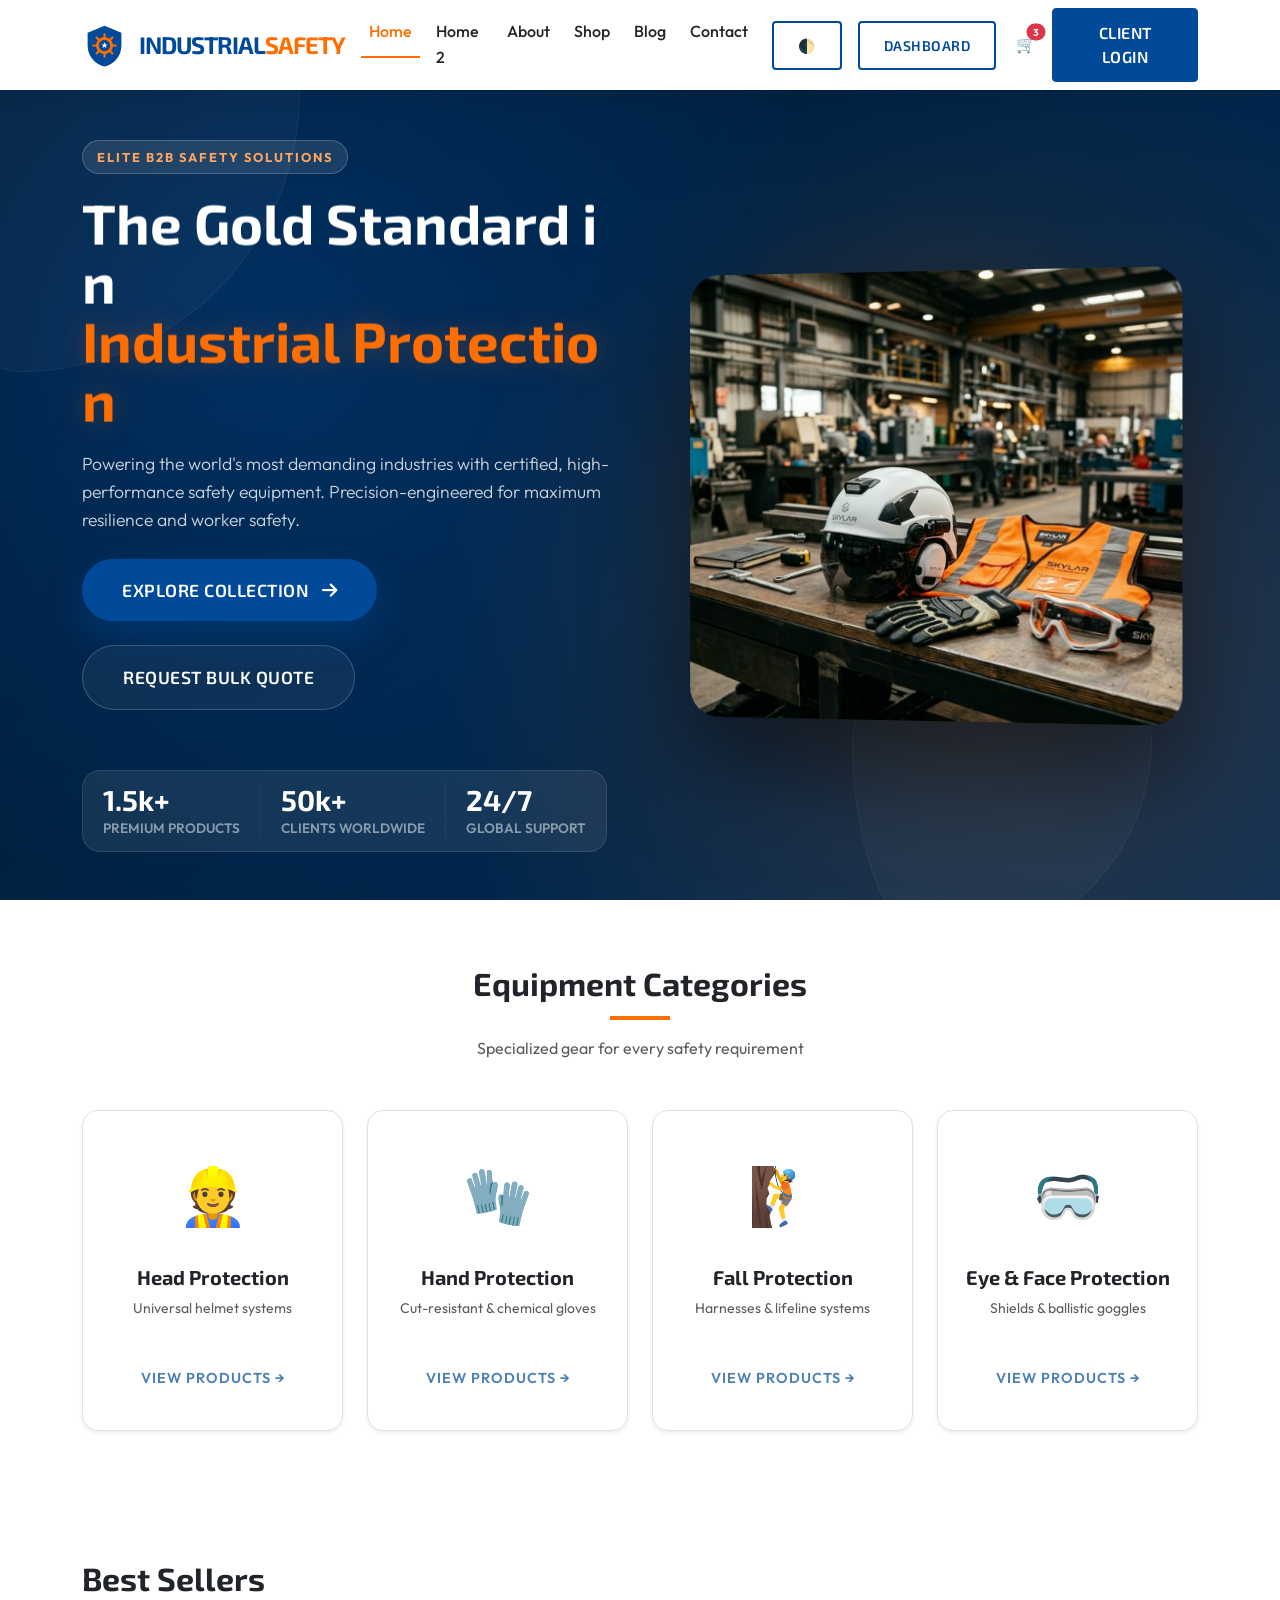
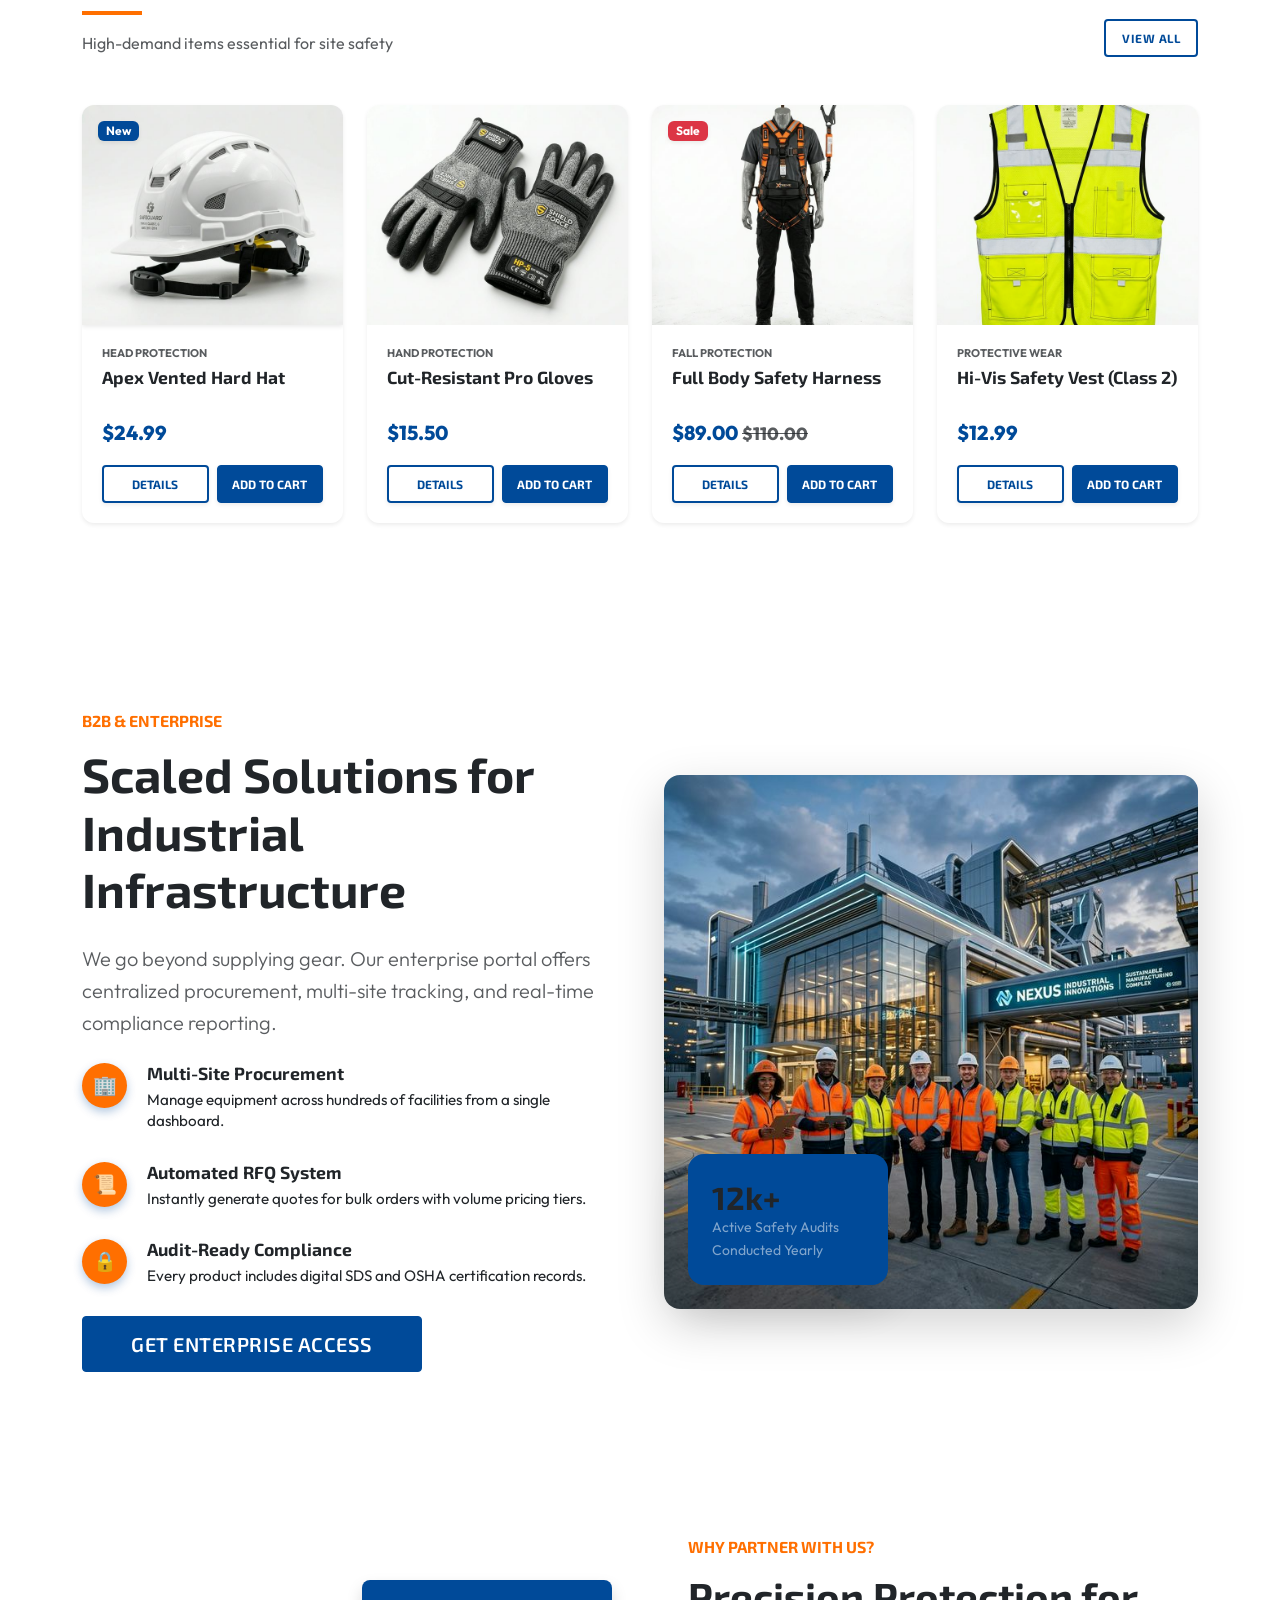
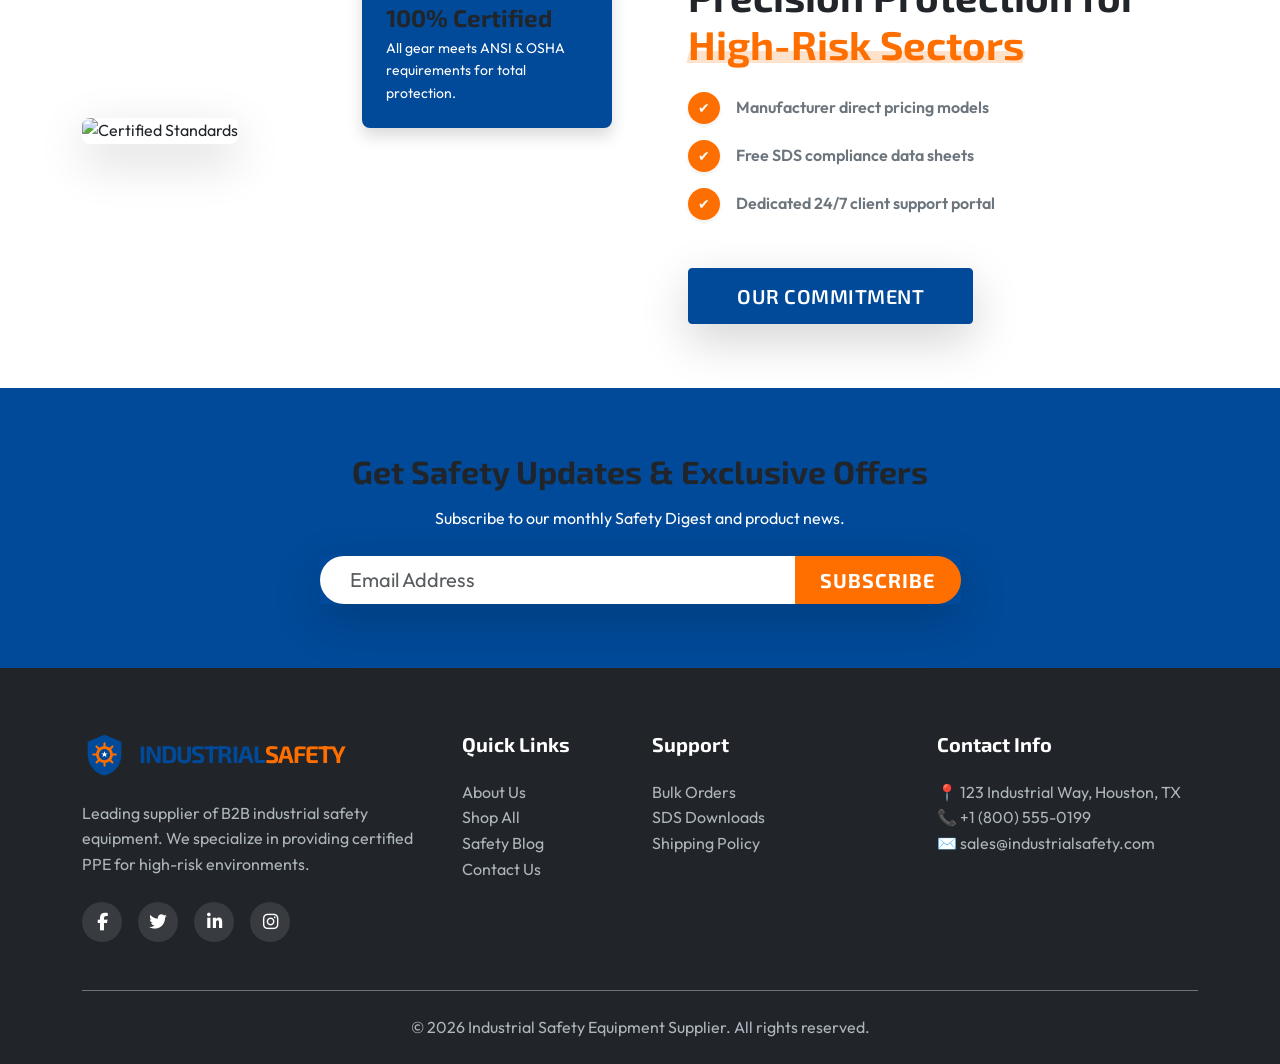
==== commit 23da19ea: "Refactor: Fix mobile newsletter font size, cleanup CSS duplication, and update brand consistency acr" ====
--- a/index.html
+++ b/index.html
@@ -71,7 +71,7 @@
                     <div class="d-xl-none mt-auto p-4 border-top">
                         <div class="row g-2 mb-3">
                             <div class="col-6">
-                                <button class="btn btn-outline-primary w-100 py-2 px-0 small theme-toggle theme-label" style="font-size: 0.75rem; font-weight: 700;">DARK MODE</button>
+                                <button class="btn btn-outline-primary w-100 py-2 px-0 theme-toggle" style="font-size: 1.1rem; font-weight: 700;">🌓</button>
                             </div>
                             <div class="col-6">
                                 <a href="dashboard.html" class="btn btn-outline-primary w-100 py-2 px-0 small" style="font-size: 0.75rem; font-weight: 700;">DASHBOARD</a>
@@ -300,7 +300,7 @@
                 <div class="col-lg-6 reveal-image">
                     <div class="enterprise-image-container position-relative">
                         <img src="assets/images/enterprise-solutions.png" alt="Enterprise Safety Solutions" class="img-fluid enterprise-main-img rounded-4 shadow-lg">
-                        <div class="floating-stats-card float-img position-absolute bottom-0 start-0 m-4 p-4 bg-primary text-white rounded-4 shadow-lg" style="max-width: 200px;">
+                        <div class="floating-stats-card float-img position-absolute bottom-0 start-0 m-3 m-lg-4 p-3 p-lg-4 bg-primary text-white rounded-4 shadow-lg" style="max-width: 200px;">
                             <h2 class="fw-bold mb-0">12k+</h2>
                             <p class="small text-white-50 mb-0">Active Safety Audits Conducted Yearly</p>
                         </div>
@@ -360,7 +360,7 @@
             <form class="row justify-content-center needs-validation" novalidate>
                 <div class="col-md-8 col-lg-7">
                     <div class="input-group input-group-lg shadow-lg">
-                        <input type="email" class="form-control border-0" placeholder="Email Address" required style="border-radius: 50px 0 0 50px; padding-left: 30px;">
+                        <input type="email" class="form-control border-0 newsletter-input" placeholder="Email Address" required style="border-radius: 50px 0 0 50px; padding-left: 30px;">
                         <button class="btn btn-accent px-4" type="submit" style="border-radius: 0 50px 50px 0; font-weight: 700; text-transform: uppercase; letter-spacing: 1px;">Subscribe</button>
                     </div>
                 </div>
--- a/assets/css/style.css
+++ b/assets/css/style.css
@@ -2139,6 +2139,13 @@
     to {
         transform: translateY(-5px) rotate(5deg);
     }
+}
+
+.enterprise-image-container {
+    display: table;
+    margin: 0 auto;
+    position: relative;
+    max-width: 100%;
 }
 
 .enterprise-main-img {
@@ -2800,8 +2807,39 @@
 }
 
 .pulse-img-wrapper {
-    position: relative;
-    padding: 20px;
+    display: inline-block;
+    position: relative;
+    max-width: 100%;
+}
+
+.pulse-mini-card {
+    max-width: 250px;
+    width: auto;
+    z-index: 10;
+    transition: all 0.5s ease;
+}
+
+@media (max-width: 767px) {
+    .pulse-mini-card {
+        max-width: 180px !important;
+        margin: 10px !important;
+        padding: 12px !important;
+    }
+
+    .pulse-mini-card i {
+        font-size: 1.25rem !important;
+        margin-right: 10px !important;
+    }
+
+    .pulse-mini-card h6 {
+        font-size: 0.85rem !important;
+        margin-bottom: 2px !important;
+    }
+
+    .pulse-mini-card p {
+        font-size: 0.65rem !important;
+        line-height: 1.2 !important;
+    }
 }
 
 .pulse-outline {
@@ -2920,7 +2958,6 @@
     border-color: var(--primary-color) !important;
     color: var(--primary-color) !important;
     background: rgba(0, 74, 153, 0.1) !important;
-    /* Subtle blue tint in dark mode */
 }
 
 .dark-mode #theme-toggle:hover {
@@ -3022,3 +3059,37 @@
     color: #ffffff !important;
     border-color: var(--primary-color) !important;
 }
+
+/* Newsletter Responsive Fix */
+@media (max-width: 767px) {
+    .newsletter-input::placeholder {
+        font-size: 0.9rem !important;
+    }
+    .newsletter-input {
+        font-size: 0.9rem !important;
+        padding-left: 20px !important;
+    }
+}
+
+.rounded-pill-custom {
+    border-radius: 50px;
+}
+
+@media (max-width: 575px) {
+    .rounded-pill-custom {
+        border-radius: 20px;
+    }
+}
+
+.newsletter-wrapper input:focus {
+    box-shadow: none !important;
+}
+
+.newsletter-wrapper button {
+    transition: all 0.3s ease;
+}
+
+.newsletter-wrapper button:hover {
+    background-color: var(--secondary-color) !important;
+    color: #fff;
+}
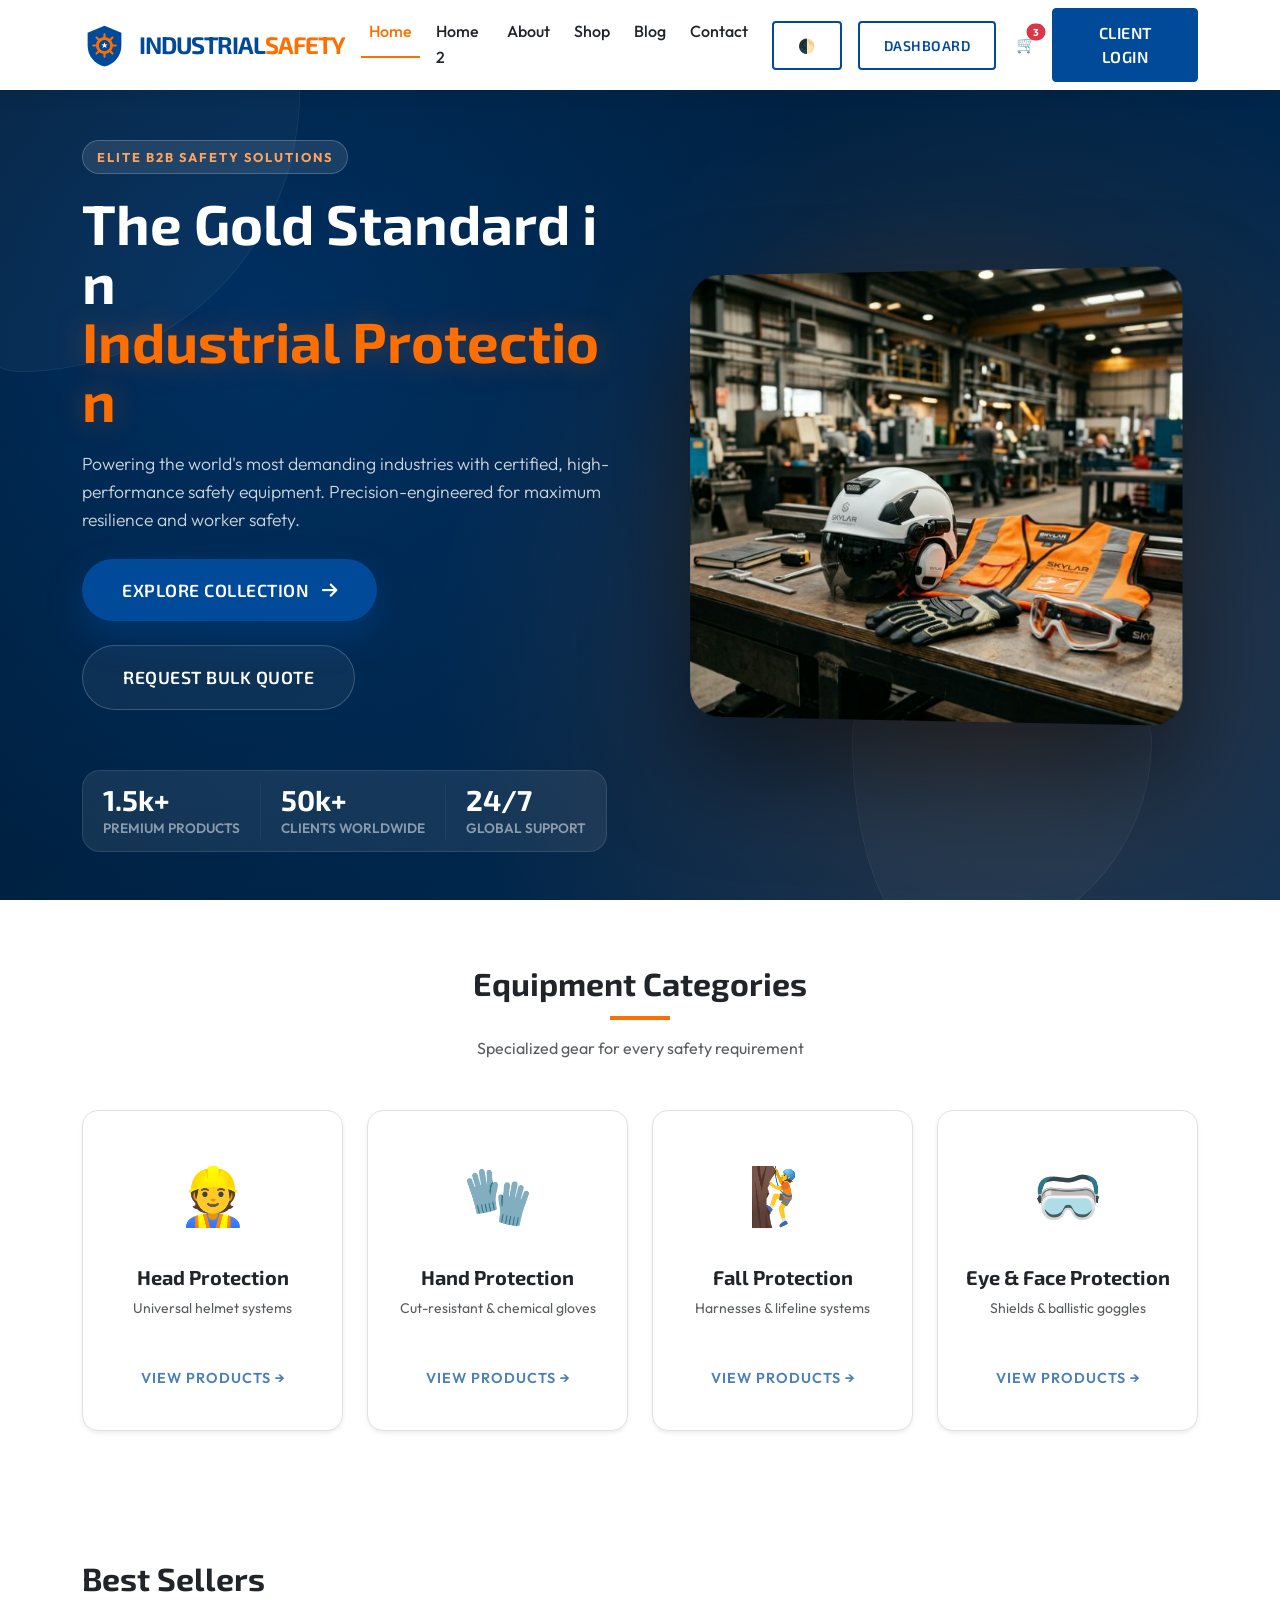
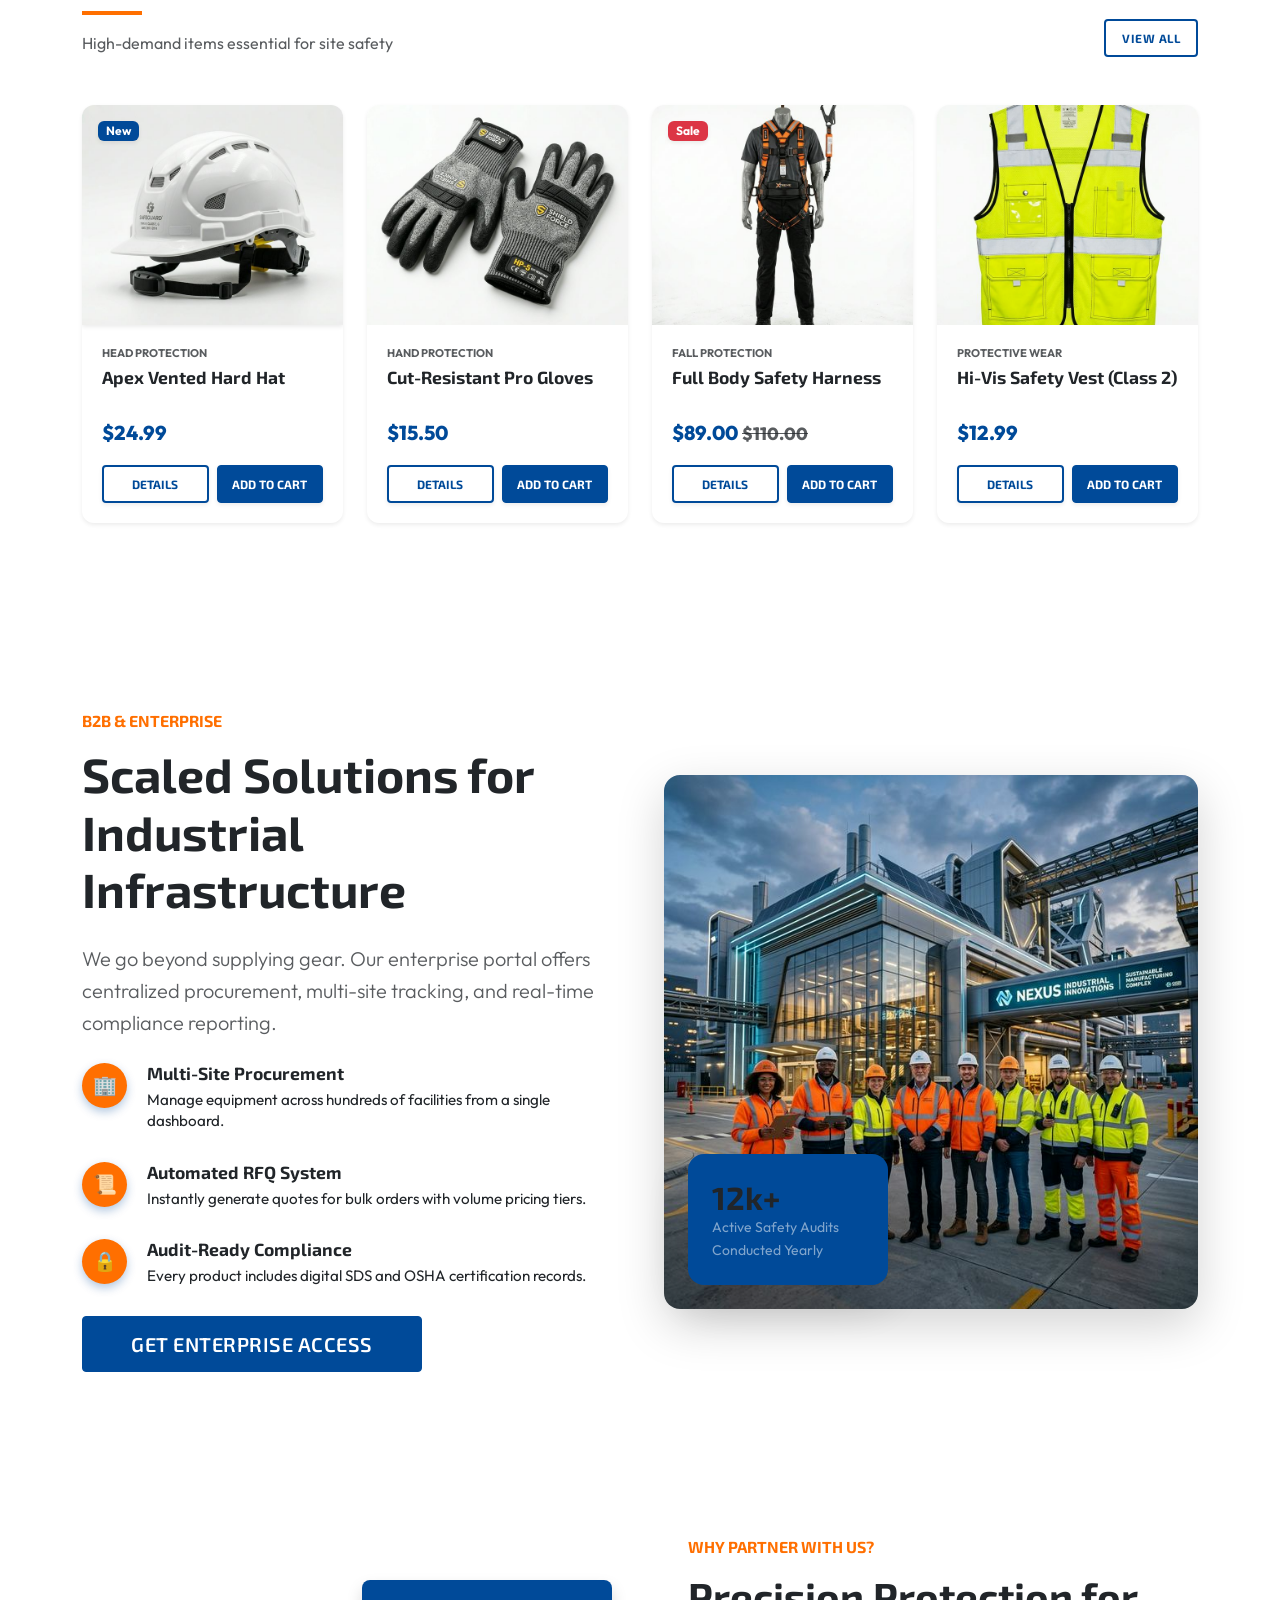
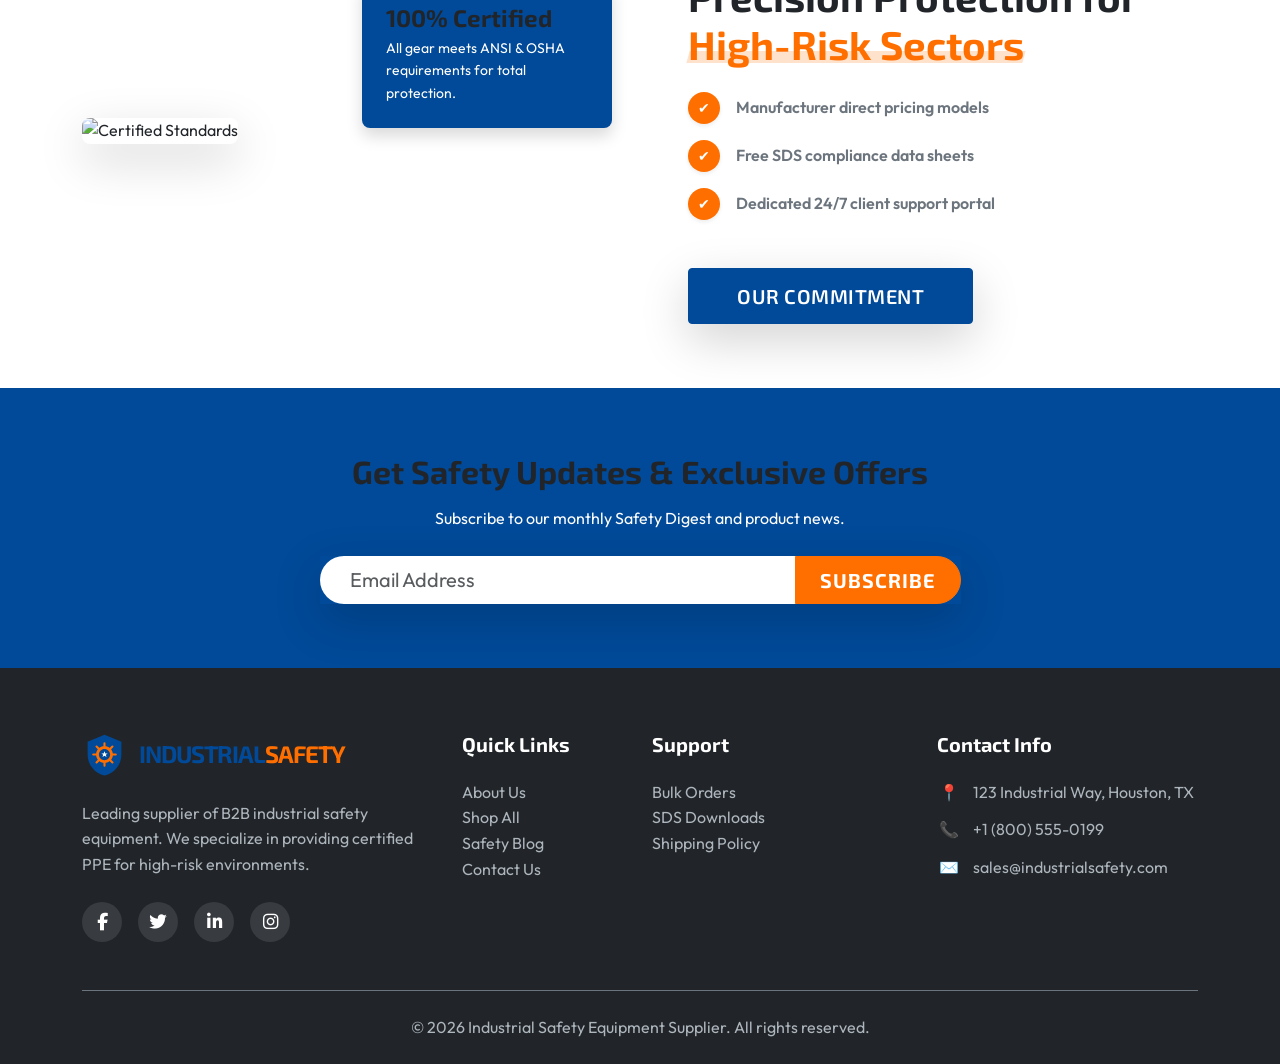
==== commit e078c1a3: "Dashboard: Enhanced SDS repository, Reports and Insights responsiveness, and brand standard buttons" ====
--- a/index.html
+++ b/index.html
@@ -404,10 +404,10 @@
                 </div>
                 <div class="col-lg-3 col-md-4">
                     <h5>Contact Info</h5>
-                    <ul class="list-unstyled">
-                        <li>📍 123 Industrial Way, Houston, TX</li>
-                        <li>📞 +1 (800) 555-0199</li>
-                        <li>✉️ sales@industrialsafety.com</li>
+                    <ul class="list-unstyled footer-contact-list">
+                        <li><span>📍</span> 123 Industrial Way, Houston, TX</li>
+                        <li><span>📞</span> +1 (800) 555-0199</li>
+                        <li><span>✉️</span> sales@industrialsafety.com</li>
                     </ul>
                 </div>
             </div>
--- a/assets/css/style.css
+++ b/assets/css/style.css
@@ -2756,6 +2756,7 @@
         left: -340px !important;
         position: fixed !important;
         top: 0;
+        z-index: 2000;
     }
 
     .dashboard-sidebar.active {
@@ -2766,19 +2767,6 @@
     .main-content {
         margin-left: 0 !important;
         overflow-x: hidden;
-        /* Ensure only content area scrolls, not header */
-    }
-
-    /* Keep the things scrollable horizontally only below the header */
-    #dashboard-tabContent {
-        overflow-x: auto;
-        -webkit-overflow-scrolling: touch;
-        padding-bottom: 20px;
-    }
-
-    #dashboard-tabContent>.tab-pane {
-        min-width: 320px;
-        /* Base mobile width */
     }
 
     /* Adjust font sizes for Dashboard Content */
@@ -3093,3 +3081,80 @@
     background-color: var(--secondary-color) !important;
     color: #fff;
 }
+
+/* Contact Page Corporate Card Fix */
+.contact-method {
+    display: flex;
+    align-items: center;
+    gap: 12px;
+    font-size: 1.25rem;
+    font-weight: 600;
+}
+
+@media (min-width: 992px) and (max-width: 1200px) {
+    .contact-method {
+        font-size: 0.95rem !important;
+        gap: 8px;
+    }
+}
+
+@media (max-width: 991px) {
+    .contact-method {
+        justify-content: center;
+    }
+}
+
+
+/* Footer Alignment: Tablet (768px-1199px) Left | Mobile (0-767px) Center */
+.footer-contact-list {
+    padding-left: 0;
+}
+
+.footer-contact-list li {
+    display: flex;
+    flex-wrap: nowrap;
+    align-items: flex-start;
+    gap: 12px;
+    margin-bottom: 12px;
+    color: #adb5bd;
+}
+
+.footer-contact-list li span:first-child {
+    flex-shrink: 0;
+    width: 24px;
+    display: inline-block;
+    text-align: center;
+}
+
+@media (min-width: 768px) and (max-width: 1199px) {
+    .footer .col-md-4, 
+    .footer h5, 
+    .footer .list-unstyled,
+    .footer .footer-contact-list li {
+        text-align: left !important;
+        justify-content: flex-start !important;
+    }
+}
+
+@media (max-width: 767px) {
+    .footer .col-md-4, 
+    .footer h5, 
+    .footer .list-unstyled {
+        text-align: center !important;
+    }
+    .footer .footer-contact-list {
+        display: inline-block !important;
+        text-align: left !important;
+    }
+}
+
+
+
+/* Fix Hero Title wrapping at 1024px */
+@media (min-width: 992px) and (max-width: 1080px) {
+    .hero-premium h1 {
+        font-size: 2.6rem !important;
+        line-height: 1.15;
+    }
+}
+
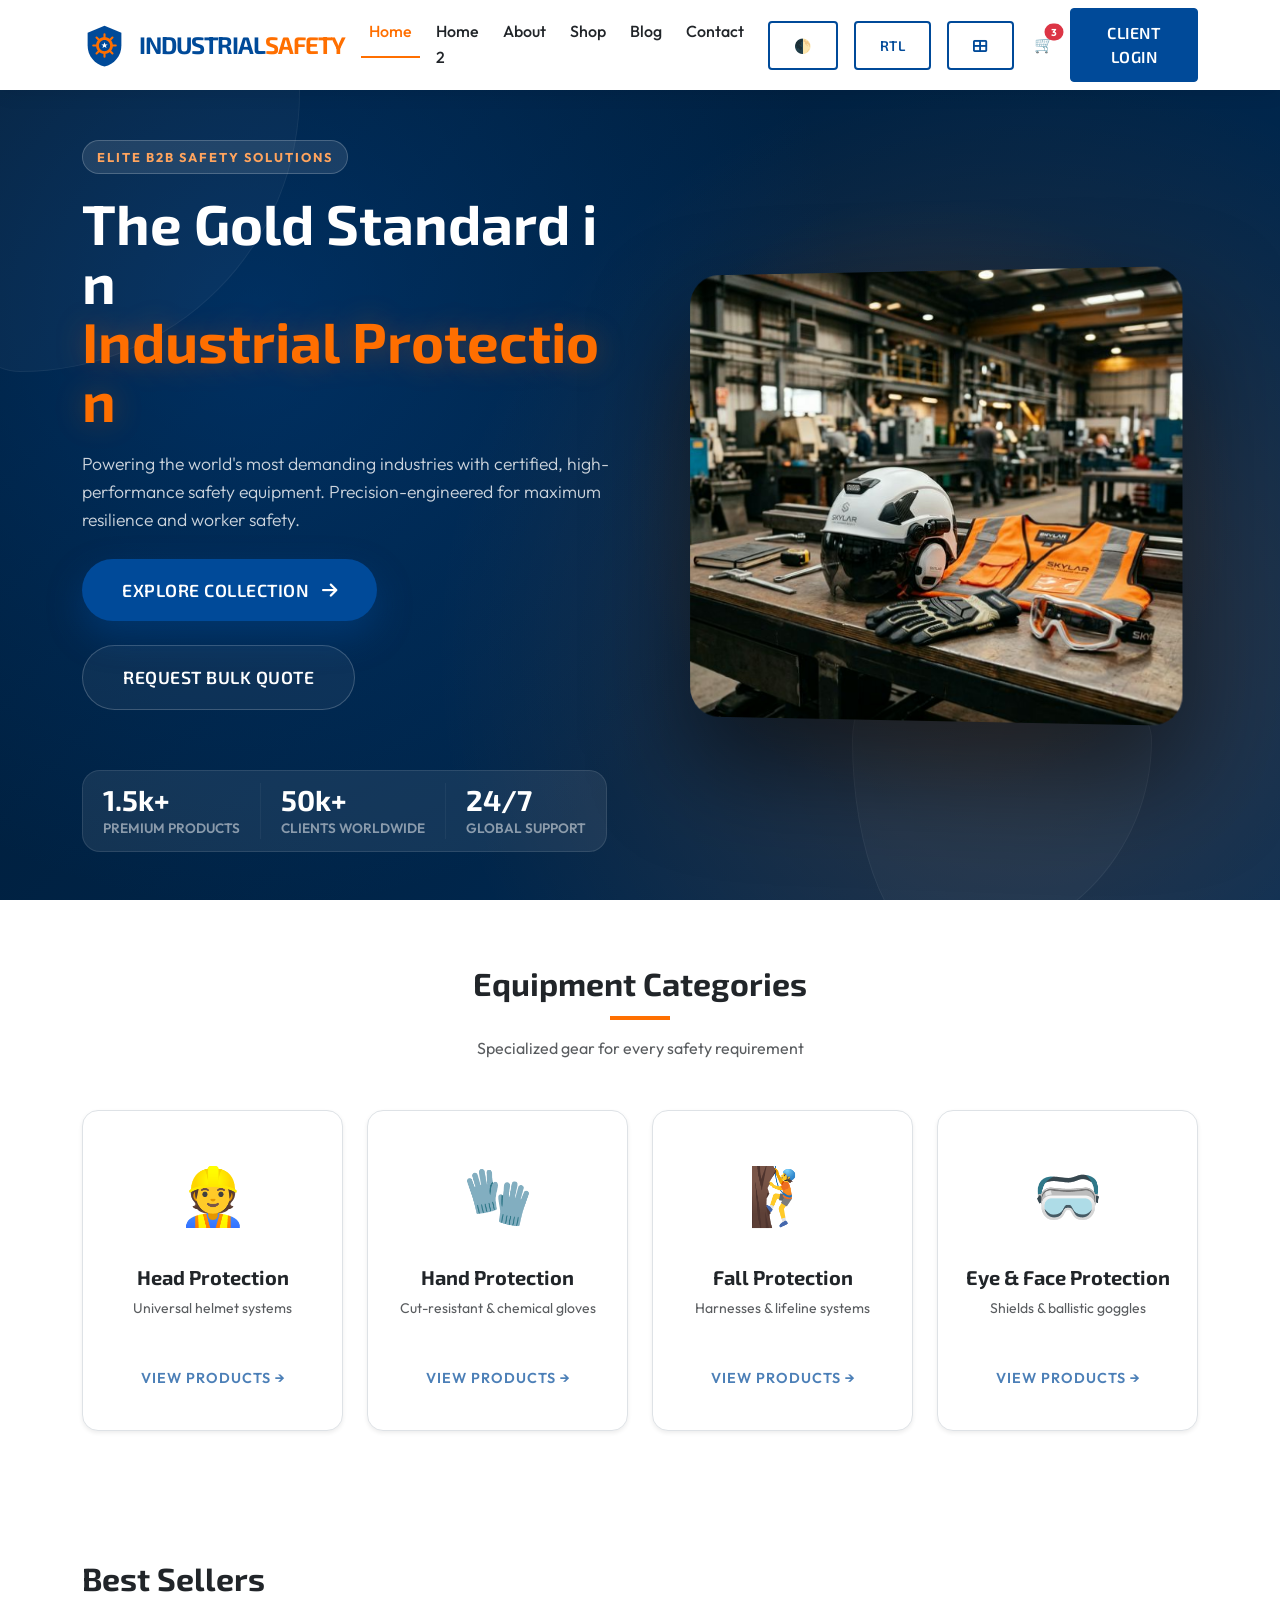
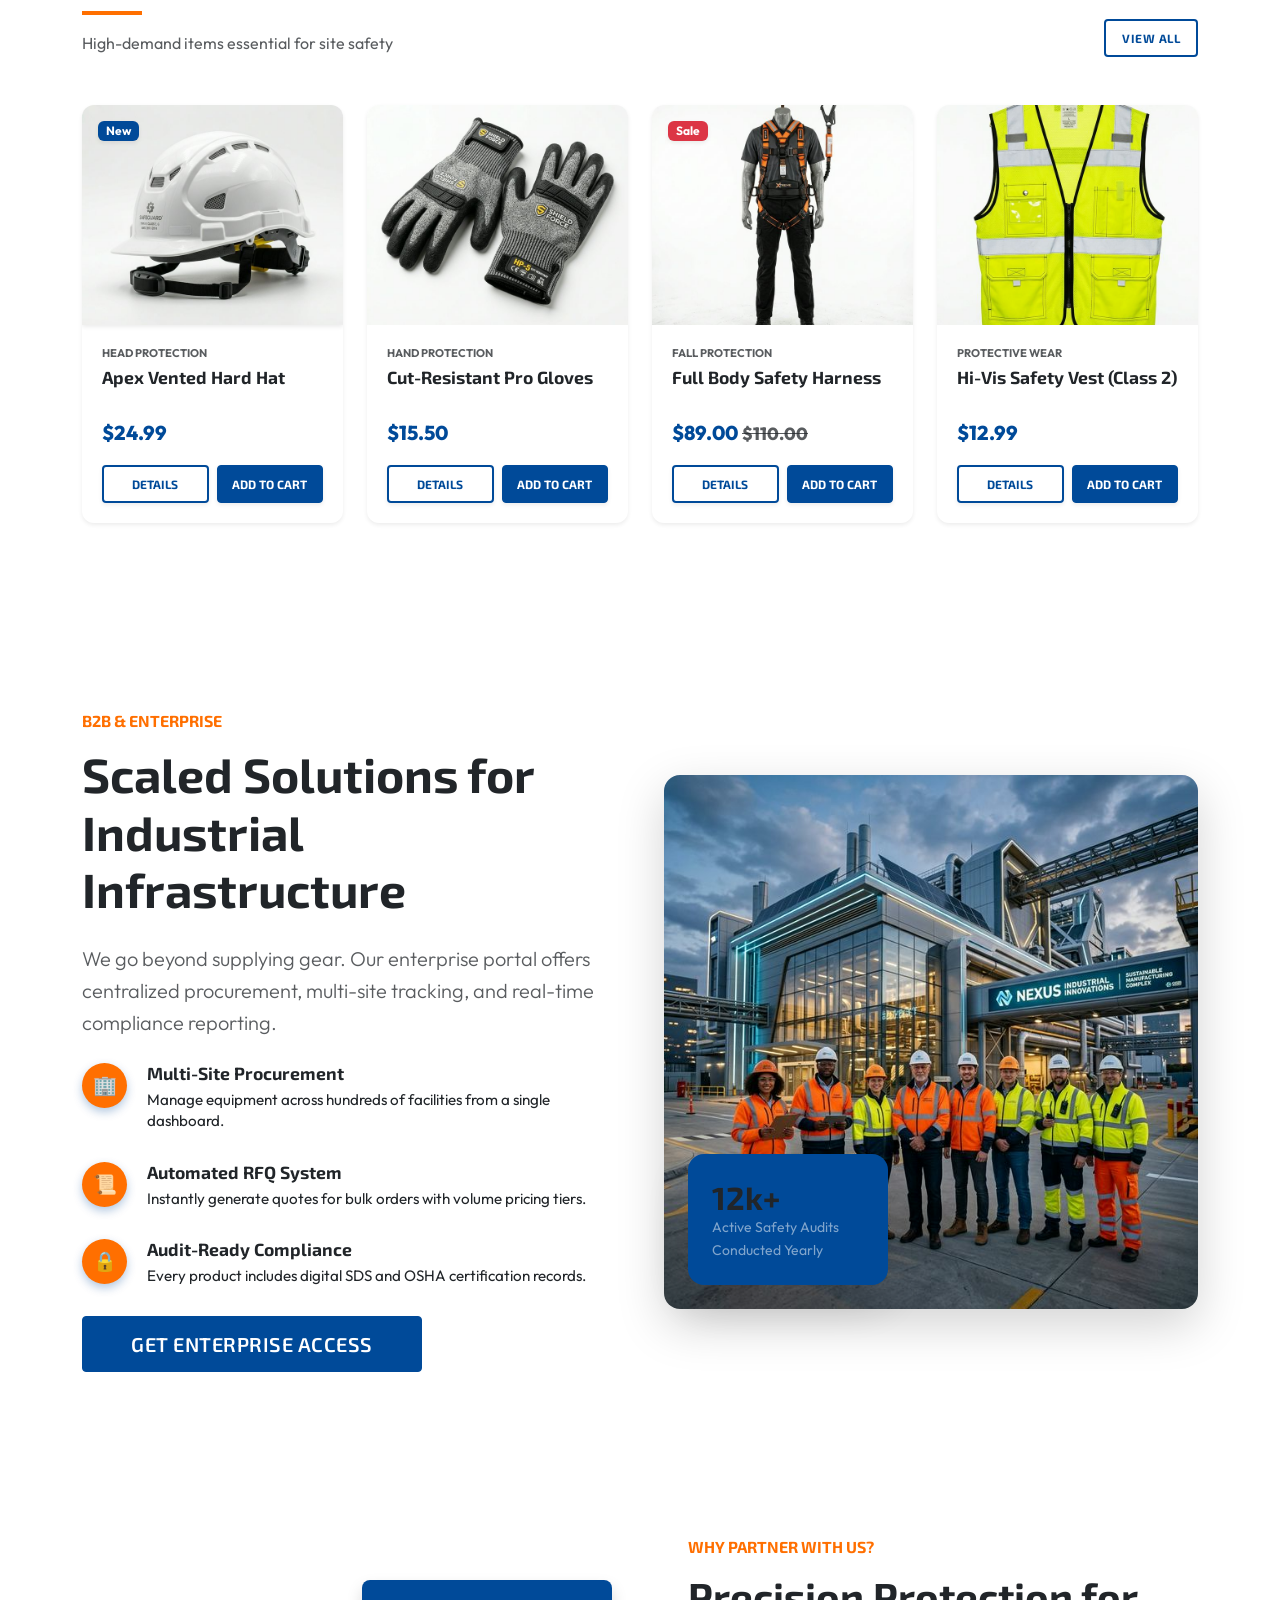
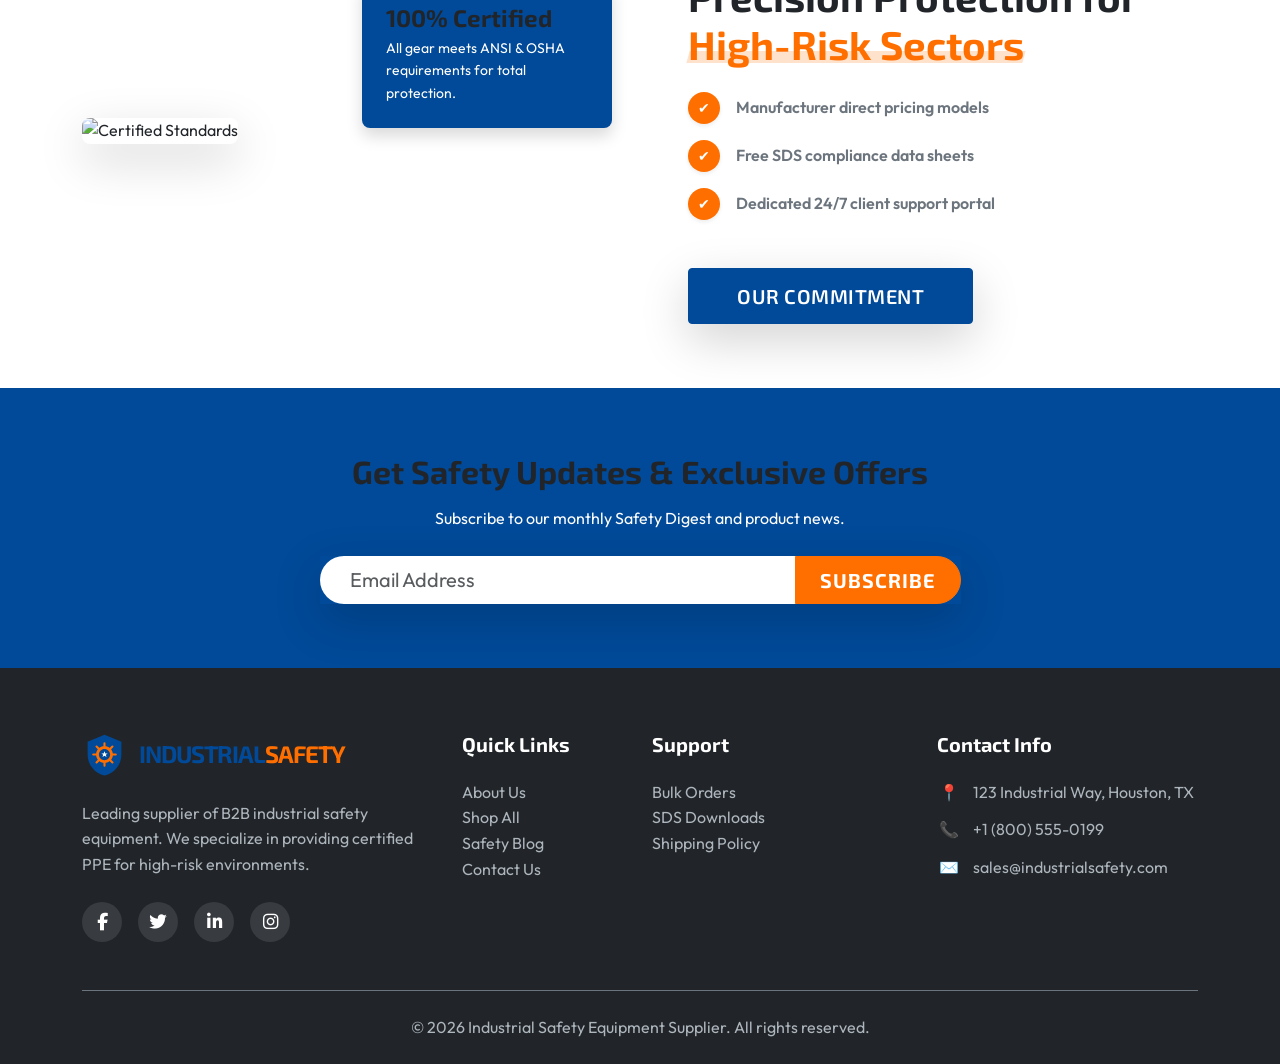
==== commit 0e8317f7: "Implement RTL support, redesign dashboard button, and update toggle logic" ====
--- a/index.html
+++ b/index.html
@@ -16,6 +16,7 @@
     <!-- Core Styles -->
     <link rel="stylesheet" href="assets/css/style.css">
     <link rel="stylesheet" href="assets/css/dark-mode.css">
+    <link rel="stylesheet" href="assets/css/rtl.css">
     
     <!-- Favicon -->
     <link rel="icon" type="image/png" href="assets/images/logo.svg">
@@ -40,8 +41,9 @@
             
             <div class="d-flex align-items-center order-xl-last gap-2 gap-sm-3">
                 <!-- Theme Toggle (Navbar: Desktop Only) -->
-                <button class="btn btn-sm btn-outline-primary d-none d-xl-inline-block" id="theme-toggle" title="Toggle Dark Mode">🌓</button>                
-                <a href="dashboard.html" class="btn btn-sm btn-outline-primary d-none d-xl-inline-block">Dashboard</a>
+                <button class="btn btn-sm btn-outline-primary d-none d-xl-inline-block theme-toggle" id="theme-toggle" title="Toggle Dark Mode">🌓</button>                
+                <button class="btn btn-sm btn-outline-primary d-none d-xl-inline-block rtl-toggle" title="Toggle RTL">RTL</button>                
+                <a href="dashboard.html" class="btn btn-sm btn-outline-primary d-none d-xl-inline-block" title="Dashboard"><i class="fas fa-th-large"></i></a>
                 
                 <a href="cart.html" class="position-relative text-dark ms-1">
                     🛒 <span class="position-absolute top-0 start-100 translate-middle badge rounded-pill bg-danger" style="font-size: 10px;">3</span>
@@ -70,11 +72,14 @@
                     </ul>
                     <div class="d-xl-none mt-auto p-4 border-top">
                         <div class="row g-2 mb-3">
-                            <div class="col-6">
+                            <div class="col-4">
                                 <button class="btn btn-outline-primary w-100 py-2 px-0 theme-toggle" style="font-size: 1.1rem; font-weight: 700;">🌓</button>
                             </div>
-                            <div class="col-6">
-                                <a href="dashboard.html" class="btn btn-outline-primary w-100 py-2 px-0 small" style="font-size: 0.75rem; font-weight: 700;">DASHBOARD</a>
+                            <div class="col-4">
+                                <button class="btn btn-outline-primary w-100 py-2 px-0 fw-bold rtl-toggle" style="font-size: 0.75rem; font-weight: 700;">RTL</button>
+                            </div>
+                            <div class="col-4">
+                                <a href="dashboard.html" class="btn btn-outline-primary w-100 py-2 px-0 small" style="font-size: 1.1rem; font-weight: 700;" title="Dashboard"><i class="fas fa-th-large"></i></a>
                             </div>
                         </div>
                         <a href="login.html" class="btn btn-primary w-100 py-2 fw-bold text-white text-uppercase" style="letter-spacing: 1px;">Client Login</a>
--- a/assets/css/style.css
+++ b/assets/css/style.css
@@ -2750,23 +2750,23 @@
     min-height: 100vh;
 }
 
-@media (max-width: 991px) {
+@media (max-width: 1200px) {
     .dashboard-sidebar {
-        width: 340px !important;
-        left: -340px !important;
+        width: 320px !important;
+        left: -320px !important;
         position: fixed !important;
-        top: 0;
-        z-index: 2000;
+        top: 0 !important;
+        z-index: 2500 !important;
     }
 
     .dashboard-sidebar.active {
         left: 0 !important;
-        box-shadow: 15px 0 40px rgba(0, 0, 0, 0.4);
+        box-shadow: 15px 0 40px rgba(0, 0, 0, 0.4) !important;
     }
 
     .main-content {
         margin-left: 0 !important;
-        overflow-x: hidden;
+        overflow-x: hidden !important;
     }
 
     /* Adjust font sizes for Dashboard Content */
--- a/assets/css/rtl.css
+++ b/assets/css/rtl.css
@@ -0,0 +1,313 @@
+/* 
+    Industrial Safety Equipment Supplier - RTL Styles
+    This file provides overrides for Right-to-Left languages.
+*/
+
+[dir="rtl"] body {
+    text-align: right;
+}
+
+[dir="rtl"] .brand-icon {
+    margin-right: 0 !important;
+    margin-left: 12px !important;
+}
+
+[dir="rtl"] .ms-1 {
+    margin-right: .25rem !important;
+    margin-left: 0 !important;
+}
+
+[dir="rtl"] .ms-2 {
+    margin-right: .5rem !important;
+    margin-left: 0 !important;
+}
+
+[dir="rtl"] .ms-3 {
+    margin-right: 1rem !important;
+    margin-left: 0 !important;
+}
+
+[dir="rtl"] .me-1 {
+    margin-left: .25rem !important;
+    margin-right: 0 !important;
+}
+
+[dir="rtl"] .me-2 {
+    margin-left: .5rem !important;
+    margin-right: 0 !important;
+}
+
+[dir="rtl"] .me-3 {
+    margin-left: 1rem !important;
+    margin-right: 0 !important;
+}
+
+[dir="rtl"] .navbar-brand {
+    margin-right: 0;
+    margin-left: 1rem;
+}
+
+[dir="rtl"] .offcanvas-end {
+    right: auto;
+    left: 0;
+    transform: translateX(-100%);
+}
+
+[dir="rtl"] .offcanvas-end.show {
+    transform: translateX(0);
+}
+
+[dir="rtl"] .hero-premium .lead {
+    margin-right: 0;
+    margin-left: auto;
+}
+
+[dir="rtl"] .hero-stats-glass {
+    flex-direction: row-reverse;
+}
+
+[dir="rtl"] .hero-stat-item h3, 
+[dir="rtl"] .hero-stat-item p {
+    text-align: center;
+}
+
+[dir="rtl"] .enterprise-feature-item {
+    padding-right: 0;
+    padding-left: 0;
+}
+
+[dir="rtl"] .feature-icon-circle {
+    margin-right: 0;
+    margin-left: 20px;
+}
+
+[dir="rtl"] .certified-stats-card {
+    left: 0;
+    right: auto;
+}
+
+[dir="rtl"] .footer-contact-list li span {
+    margin-right: 0;
+    margin-left: 10px;
+}
+
+[dir="rtl"] .newsletter-input {
+    border-radius: 0 50px 50px 0 !important;
+    padding-left: 0;
+    padding-right: 30px;
+}
+
+[dir="rtl"] .newsletter-input + .btn {
+    border-radius: 50px 0 0 50px !important;
+}
+
+/* Icons rotation */
+[dir="rtl"] .fa-arrow-right,
+[dir="rtl"] .fa-chevron-right {
+    transform: rotate(180deg);
+}
+
+[dir="rtl"] .view-link {
+    display: flex;
+    align-items: center;
+    gap: 5px;
+}
+
+[dir="rtl"] .view-link::after {
+    content: "←";
+}
+[dir="rtl"] .view-link {
+    content: "";
+}
+
+[dir="rtl"] #back-to-top {
+    right: auto;
+    left: 30px;
+}
+
+/* Animations flip */
+[dir="rtl"] .reveal-image.visible {
+    animation: fadeInRight 1.2s cubic-bezier(0.16, 1, 0.3, 1) forwards;
+}
+
+[dir="rtl"] .reveal-right.visible {
+    animation: fadeInLeft 1.2s cubic-bezier(0.16, 1, 0.3, 1) forwards;
+}
+
+/* Adjustments for specific elements */
+[dir="rtl"] .hero-main-img {
+    transform: perspective(1000px) rotateY(5deg);
+}
+
+[dir="rtl"] .hero-main-img:hover {
+    transform: perspective(1000px) rotateY(0deg) scale(1.02);
+}
+
+[dir="rtl"] .floating-stats-card {
+    right: 0;
+    left: auto;
+}
+
+/* Dashboard Sidebar RTL */
+[dir="rtl"] .dashboard-sidebar {
+    left: auto;
+    right: 0;
+    border-right: none !important;
+    border-left: 1px solid rgba(0, 0, 0, 0.05) !important;
+}
+
+[dir="rtl"] .main-content {
+    margin-left: 0 !important;
+    margin-right: 320px !important;
+}
+
+@media (max-width: 1200px) {
+    [dir="rtl"] .dashboard-sidebar {
+        right: -320px !important;
+        left: auto !important;
+    }
+
+    [dir="rtl"] .dashboard-sidebar.active {
+        right: 0 !important;
+        left: auto !important;
+        box-shadow: -15px 0 40px rgba(0, 0, 0, 0.4) !important;
+    }
+
+    [dir="rtl"] .main-content {
+        margin-right: 0 !important;
+    }
+}
+
+/* Base Layout Overrides */
+[dir="rtl"] .ms-auto {
+    margin-right: auto !important;
+    margin-left: 0 !important;
+}
+
+[dir="rtl"] .me-auto {
+    margin-left: auto !important;
+    margin-right: 0 !important;
+}
+
+[dir="rtl"] .text-start {
+    text-align: right !important;
+}
+
+[dir="rtl"] .text-end {
+    text-align: left !important;
+}
+
+[dir="rtl"] .float-start {
+    float: right !important;
+}
+
+[dir="rtl"] .float-end {
+    float: left !important;
+}
+
+/* Spacing Helpers (Logical mapping) */
+[dir="rtl"] .ps-0 { padding-right: 0 !important; padding-left: 0 !important; }
+[dir="rtl"] .ps-1 { padding-right: .25rem !important; padding-left: 0 !important; }
+[dir="rtl"] .ps-2 { padding-right: .5rem !important; padding-left: 0 !important; }
+[dir="rtl"] .ps-3 { padding-right: 1rem !important; padding-left: 0 !important; }
+[dir="rtl"] .ps-4 { padding-right: 1.5rem !important; padding-left: 0 !important; }
+[dir="rtl"] .ps-5 { padding-right: 3rem !important; padding-left: 0 !important; }
+
+[dir="rtl"] .pe-0 { padding-left: 0 !important; padding-right: 0 !important; }
+[dir="rtl"] .pe-1 { padding-left: .25rem !important; padding-right: 0 !important; }
+[dir="rtl"] .pe-2 { padding-left: .5rem !important; padding-right: 0 !important; }
+[dir="rtl"] .pe-3 { padding-left: 1rem !important; padding-right: 0 !important; }
+[dir="rtl"] .pe-4 { padding-left: 1.5rem !important; padding-right: 0 !important; }
+[dir="rtl"] .pe-5 { padding-left: 3rem !important; padding-right: 0 !important; }
+
+/* Border Overrides */
+[dir="rtl"] .border-start {
+    border-right: 1px solid var(--bs-border-color) !important;
+    border-left: 0 !important;
+}
+
+[dir="rtl"] .border-end {
+    border-left: 1px solid var(--bs-border-color) !important;
+    border-right: 0 !important;
+}
+
+/* Accordion & Collapse Icons */
+[dir="rtl"] .accordion-button::after {
+    margin-right: auto;
+    margin-left: 0;
+}
+
+/* Dropdowns */
+[dir="rtl"] .dropdown-menu {
+    text-align: right;
+}
+
+/* Forms */
+[dir="rtl"] .form-check {
+    padding-right: 1.5em;
+    padding-left: 0;
+}
+
+[dir="rtl"] .form-check-input {
+    float: right;
+    margin-right: -1.5em;
+    margin-left: 0;
+}
+
+[dir="rtl"] .form-select {
+    background-position: left .75rem center;
+    padding-left: 2.25rem;
+    padding-right: .75rem;
+}
+
+/* Blog & Specifics */
+[dir="rtl"] .reveal-text {
+    text-align: right;
+}
+
+[dir="rtl"] .architect-card img {
+    margin-right: auto !important;
+    margin-left: auto !important;
+}
+
+/* Breadcrumb */
+[dir="rtl"] .breadcrumb-item + .breadcrumb-item::before {
+    float: right;
+    padding-left: .5rem;
+    padding-right: 0;
+    content: var(--bs-breadcrumb-divider, "/");
+}
+
+/* List Groups */
+[dir="rtl"] .list-unstyled {
+    padding-right: 0;
+}
+
+[dir="rtl"] .d-flex.align-items-center i.me-3 {
+    margin-left: 1rem !important;
+    margin-right: 0 !important;
+}
+
+[dir="rtl"] .btn i.ms-2 {
+    margin-right: 0.5rem !important;
+    margin-left: 0 !important;
+}
+
+/* Contact Page Specifics */
+[dir="rtl"] .contact-info-card i {
+    margin-right: 0 !important;
+    margin-left: 15px !important;
+}
+
+/* Login/Register Floating Button Position */
+[dir="rtl"] .auth-theme-toggle {
+    right: auto !important;
+    left: 0 !important;
+}
+
+/* Home 2 Stats */
+[dir="rtl"] .enterprise-orb {
+    right: auto;
+    left: -100px;
+}
+
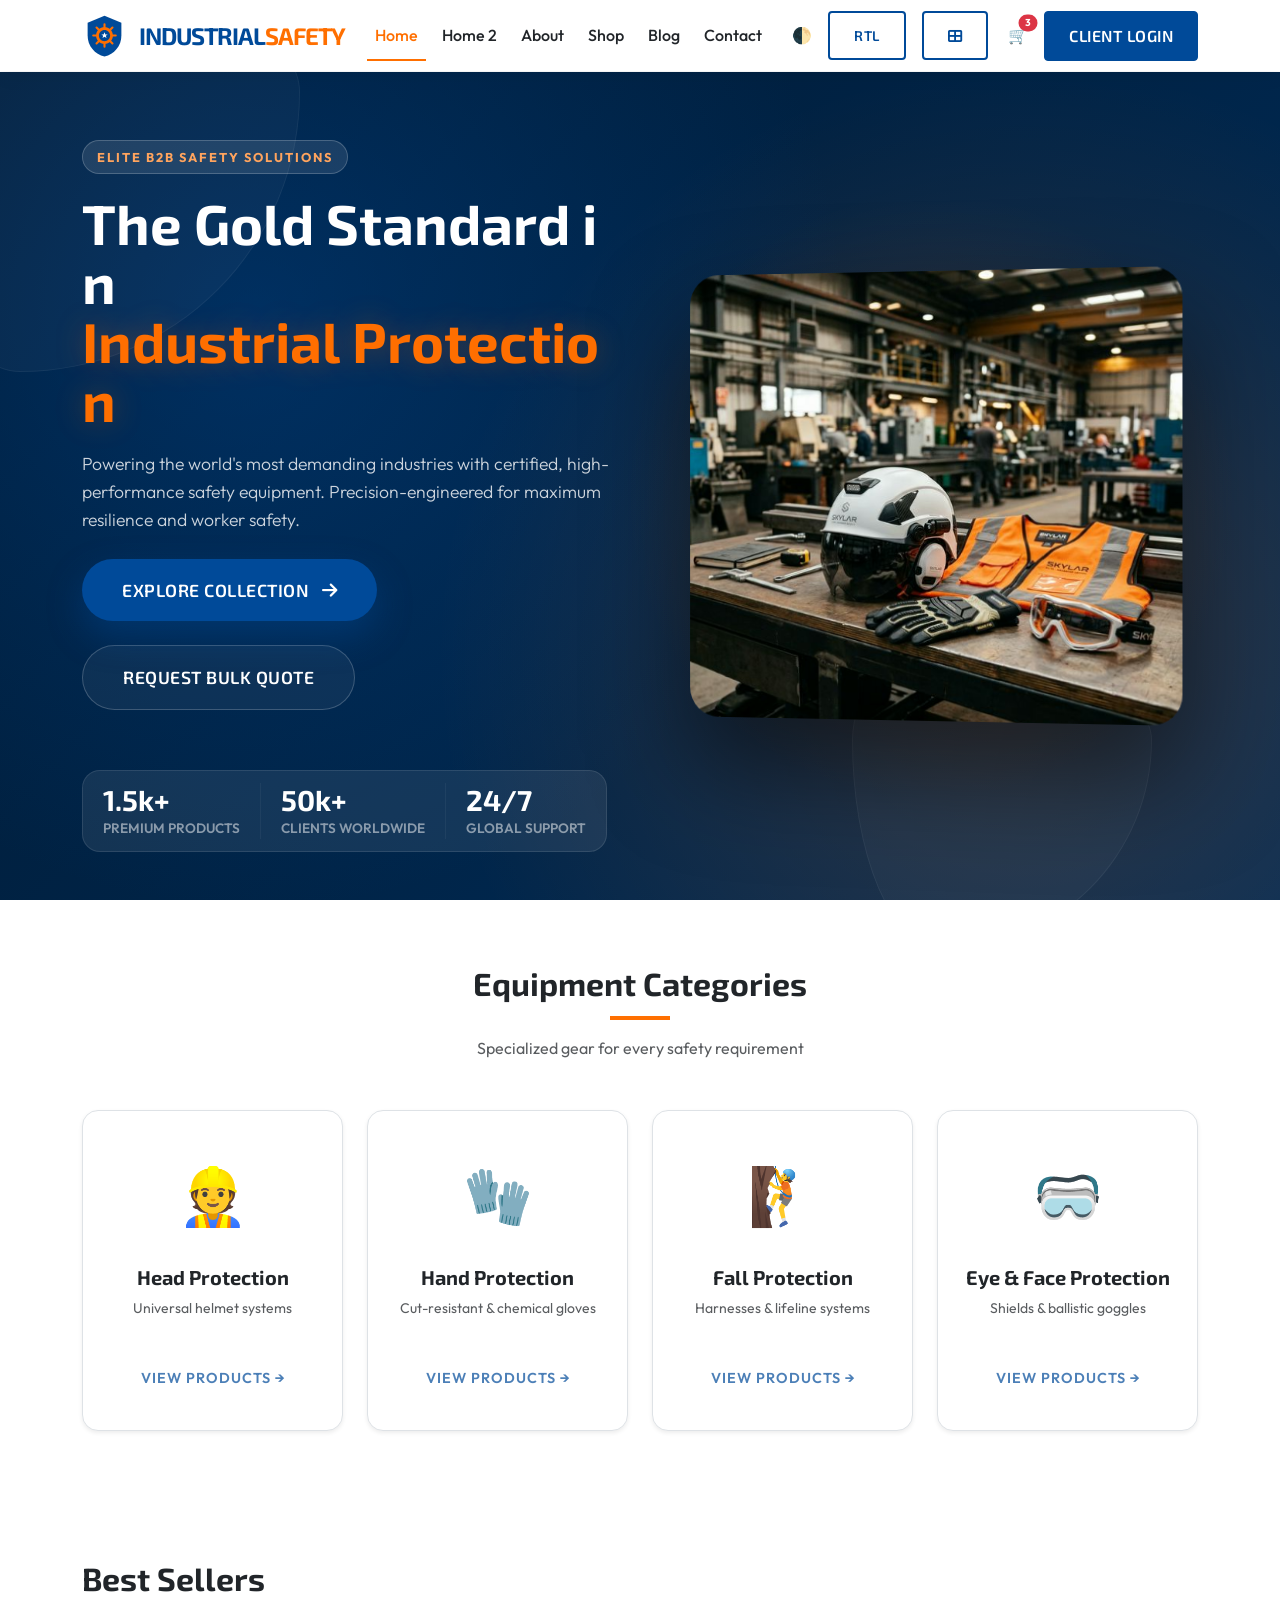
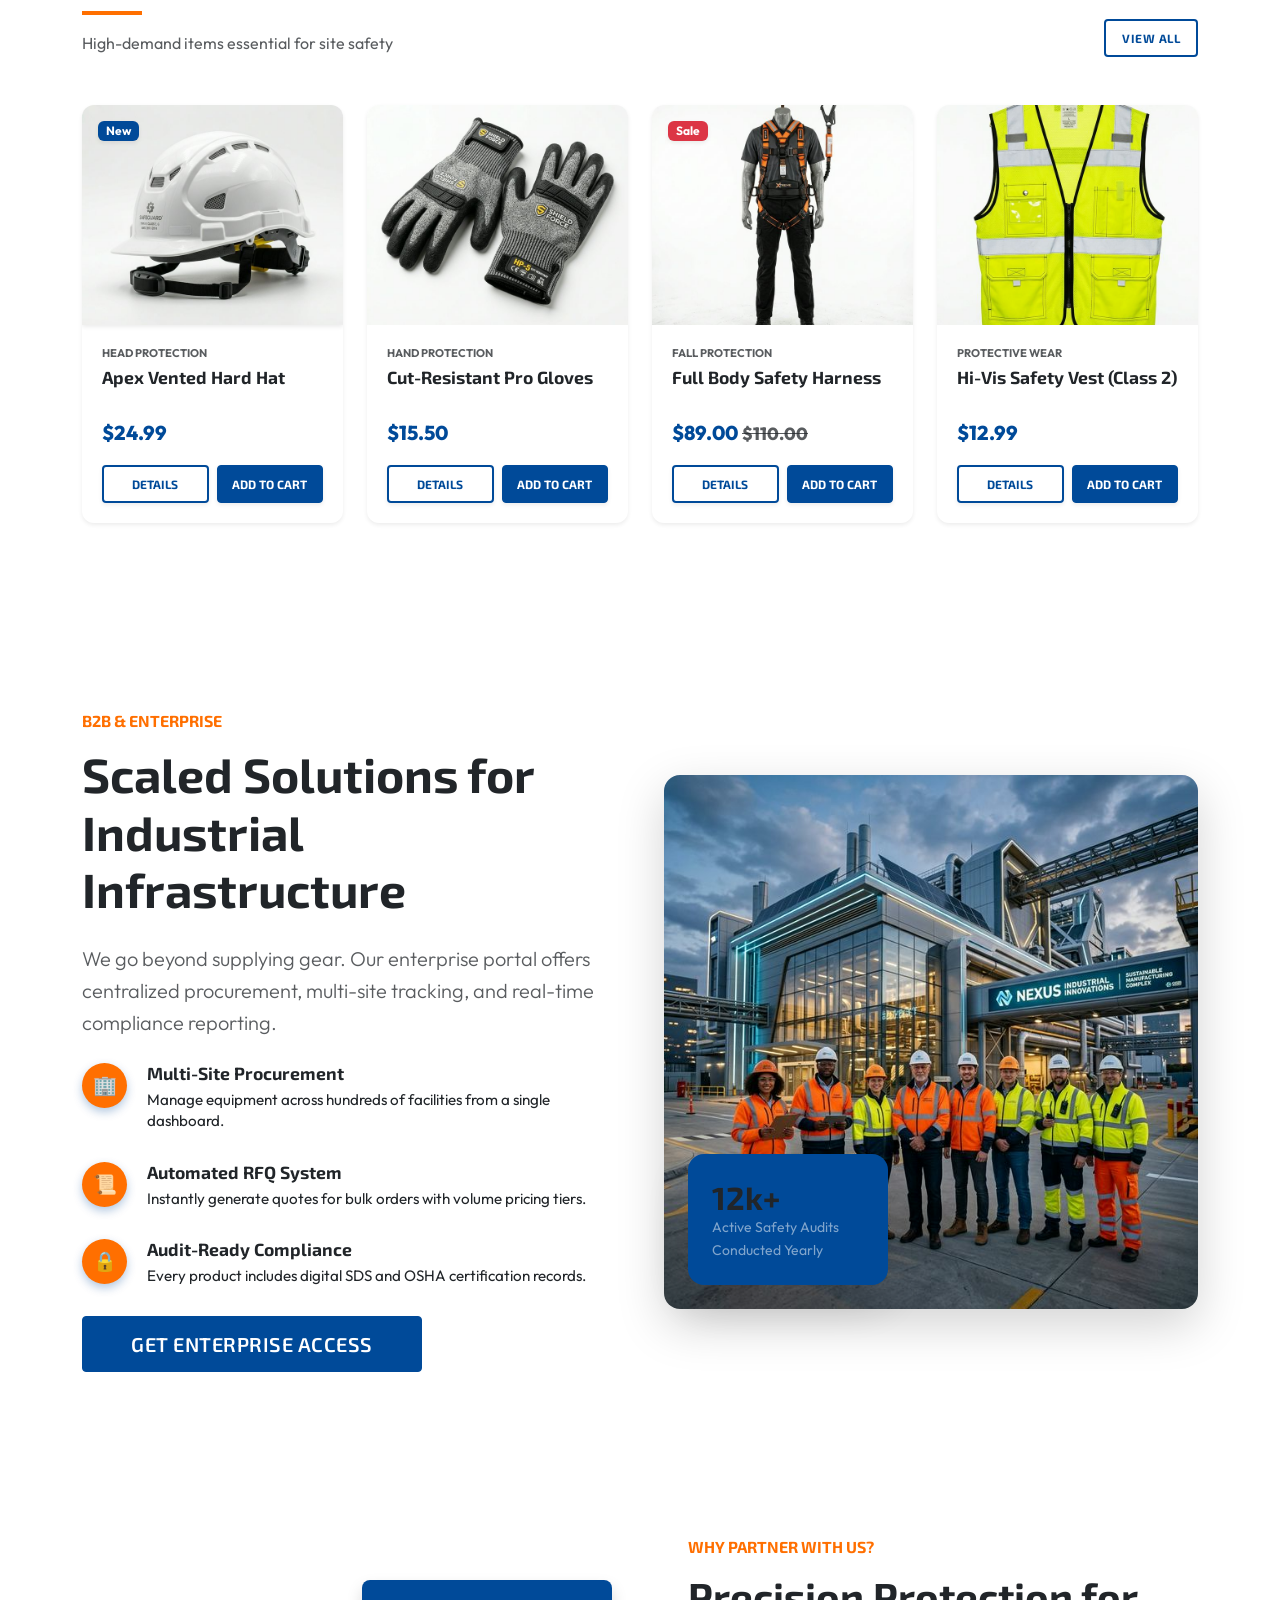
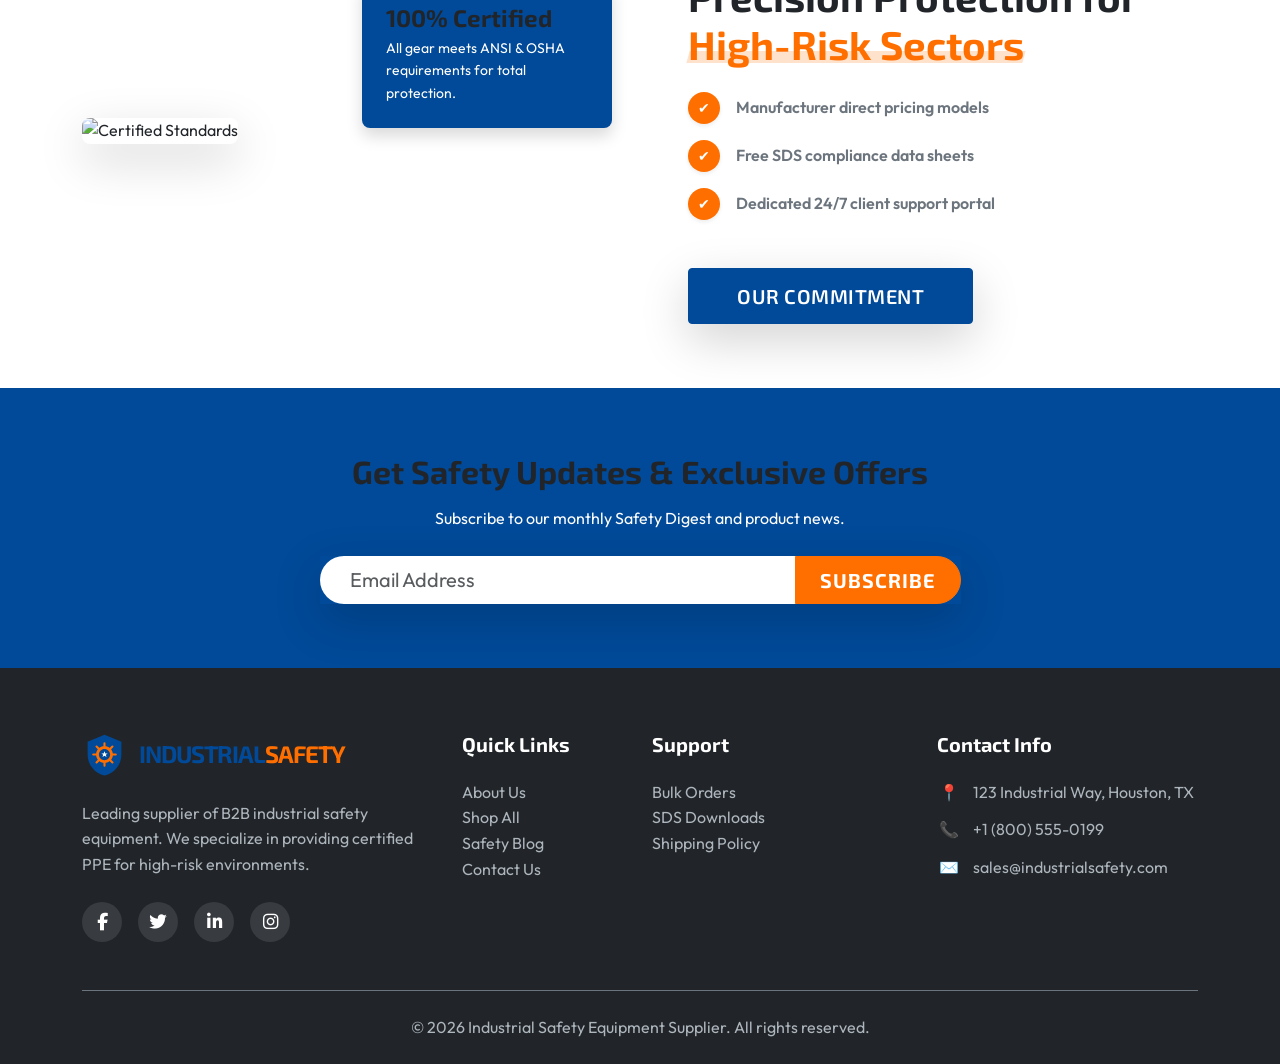
==== commit 40abeac4: "Update theme toggle buttons to simple icons across all pages" ====
--- a/index.html
+++ b/index.html
@@ -41,7 +41,7 @@
             
             <div class="d-flex align-items-center order-xl-last gap-2 gap-sm-3">
                 <!-- Theme Toggle (Navbar: Desktop Only) -->
-                <button class="btn btn-sm btn-outline-primary d-none d-xl-inline-block theme-toggle" id="theme-toggle" title="Toggle Dark Mode">🌓</button>                
+                <span class="d-none d-xl-inline-block theme-toggle" id="theme-toggle" title="Toggle Dark Mode" style="cursor: pointer;">🌓</span>                
                 <button class="btn btn-sm btn-outline-primary d-none d-xl-inline-block rtl-toggle" title="Toggle RTL">RTL</button>                
                 <a href="dashboard.html" class="btn btn-sm btn-outline-primary d-none d-xl-inline-block" title="Dashboard"><i class="fas fa-th-large"></i></a>
                 
@@ -73,7 +73,7 @@
                     <div class="d-xl-none mt-auto p-4 border-top">
                         <div class="row g-2 mb-3">
                             <div class="col-4">
-                                <button class="btn btn-outline-primary w-100 py-2 px-0 theme-toggle" style="font-size: 1.1rem; font-weight: 700;">🌓</button>
+                                <span class="w-100 py-2 px-0 theme-toggle d-block text-center" style="font-size: 1.1rem; font-weight: 700; cursor: pointer;">🌓</span>
                             </div>
                             <div class="col-4">
                                 <button class="btn btn-outline-primary w-100 py-2 px-0 fw-bold rtl-toggle" style="font-size: 0.75rem; font-weight: 700;">RTL</button>
